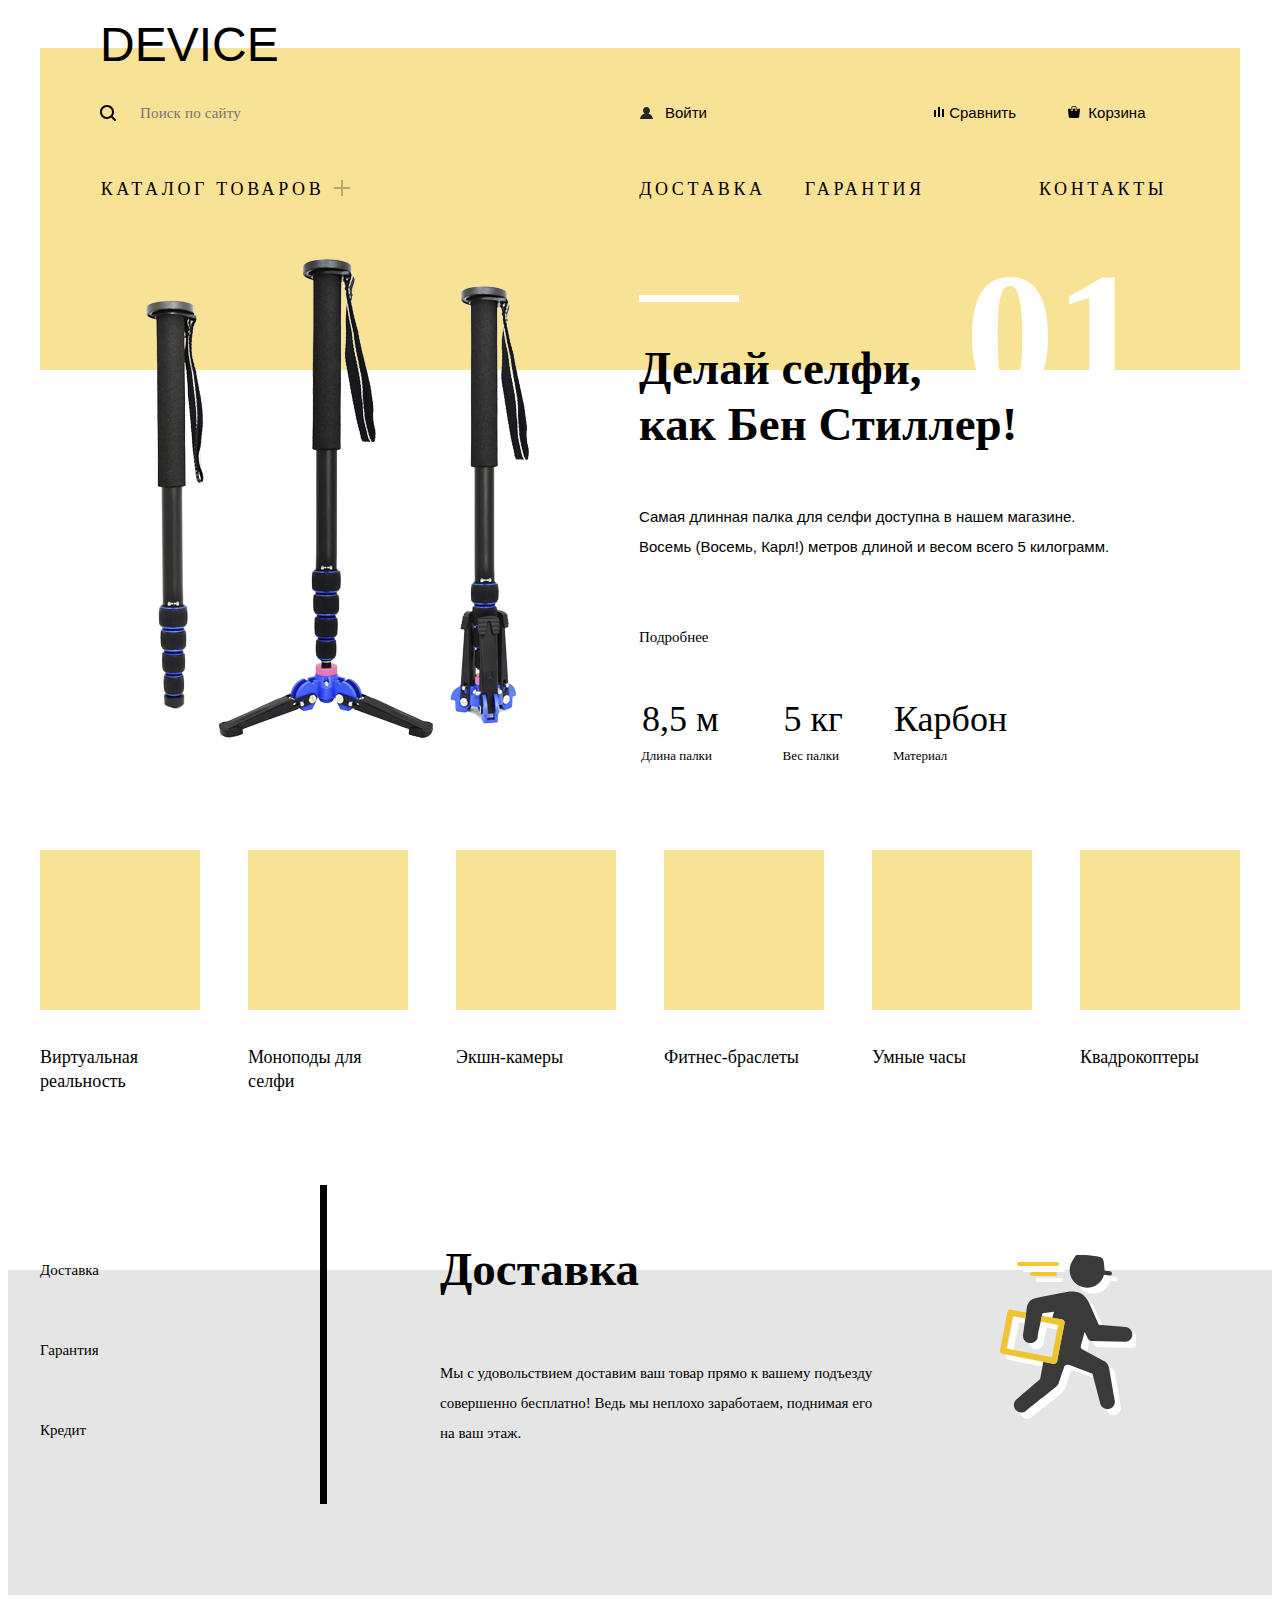
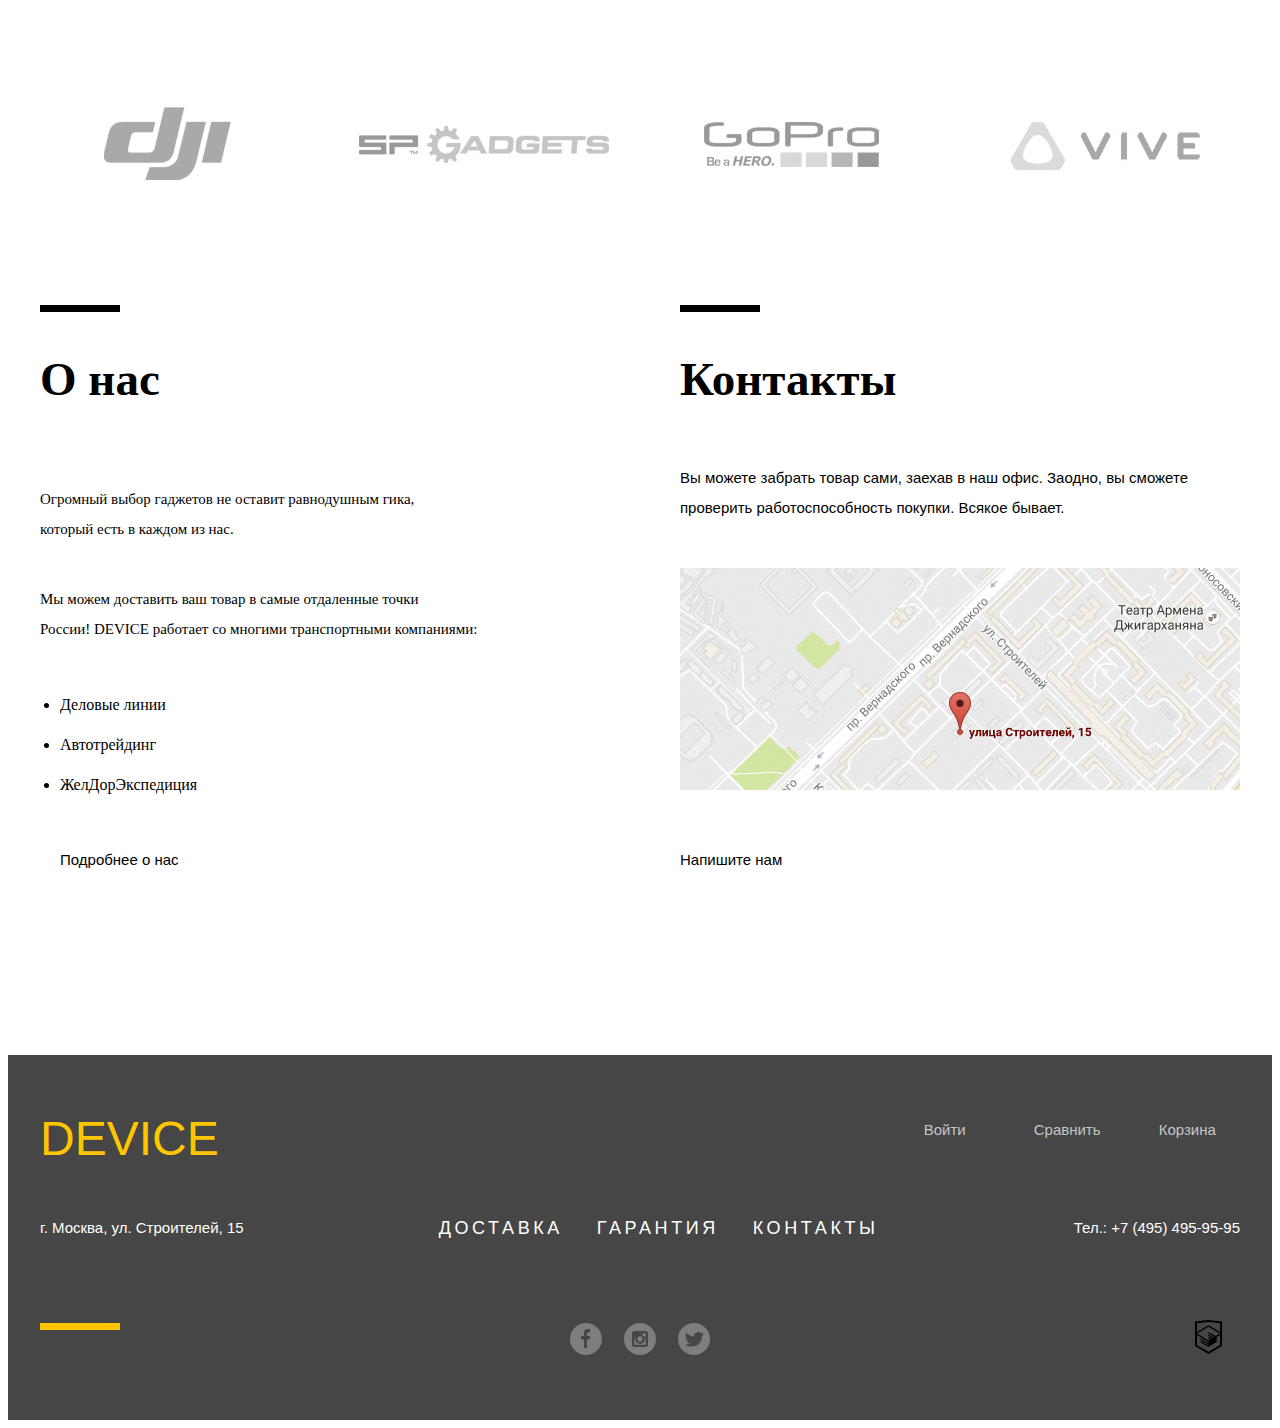
==== index.html @ 0aa72241 "Корректировка оформления." ====
<!DOCTYPE html>
<html lang="ru">
    <head>
        <meta charset="utf-8">
        <title>Магазин "Device"</title>
        <link href="css/stylesheet.css" rel="stylesheet">
        <link href="css/normalize.css" rel="stylesheet">
    </head>
    <body>
        <div class="container-header">
            <header class="main-header">
                <p class="logo-header">Device</p>
                <div class="user_block">
                    <div class="user_block-search">
                        <form>
                            <input type="text" class="search-form" placeholder="Поиск по сайту">
                            <button class="search-button" type="submit">Найти</button>
                        </form>
                    </div>
                    <div class="user_block-wrapper">
                        <a class="login-link" href="login.html">Войти</a>
                        <a class="compare-link" href="#">Сравнить</a>
                        <a class="cart-link" href="#">Корзина</a>
                    </div>
                </div>
                <nav class="main-navigation">
                    <div class="catalog">
                        <button class="menu-catalog">Каталог товаров</button>
                        <div class="catalog-options">
                            <a href="/catalog/virtual-reality.html">Виртуальная реальность</a>
                            <a href="/catalog/monopods.html">Моноподы для селфи</a>
                            <a href="/catalog/action-cameras.html">Экшн-камеры</a>
                            <a href="/catalog/fitness-wristbands.html">Фитнес-браслеты</a>
                            <a href="/catalog/smart-watch.html">Умные часы</a>
                            <a href="/catalog/smart-quadrupter.html">Квадрокоптеры</a>
                        </div>
                    </div>
                    <a class="menu-delivery" href="#delivery">Доставка</a>
                    <a class="menu-warranty" href="#warranty">Гарантия</a>
                    <a class="menu-contacts" href="#contacts">Контакты</a>
                </nav>
            </header>
        </div>
      
      <main class="main-container">
        <div class="middle-container">
        <!--<h1 class="visually-hidden">Магазин "Device"</h1>-->
        <section class="main-container-slider">
            <ul>
                <li>
                    <div class="slider">
                      <div class="slide-image">
                        <img src="img/images/slider-1.png" alt="Палка для селфи" height="486" width="384">
                      </div>
                      <div class="slide-content">
                          <b>01</b>
                          <h2 class="slide-head">Делай селфи,<br>как Бен Стиллер!</h2>
                          <p class="slide-info">Самая длинная палка для селфи доступна в нашем магазине.<br>
                          Восемь (Восемь, Карл!) метров длиной и весом всего 5 килограмм.</p>
                          <a class="slide-more-info button" href="/catalog.html">Подробнее</a>
                          <table class="slide-item-spec">
                              <tr class="slide-item-spec-value">
                                  <td>8,5 м</td>
                                  <td>5 кг</td>
                                  <td>Карбон</td>
                              </tr>
                              <tr class="slide-item-spec-name">
                                  <td>Длина палки</td>
                                  <td>Вес палки</td>
                                  <td>Материал</td>
                              </tr>
                           </table>
                       </div>
                    </div>
                  </li>
                  <!--слайды пока убрал
                  <li>
                  <div class="slide_two">
                      <img src="img/images/slider-2.png" alt="Фитнес-браслет" height="485" width="345">
                      <div class="slide_two">
                          <b class="slide-number">02</b>
                          <h2 class="slide-head">Худеем правильно!</h2>
                          <p class="slide-info">Мотивирующие фитнес-браслеты помогут найти в себе силы не пропускать занятия и соблюдать диету.</p>
                          <table class="slide-item-spec">
                              <tr class="slide-item-spec-value">
                                  <td>48 часов</td>
                              </tr>
                              <tr class="slide-item-spec-name">
                                  <td>Без подзарядки</td>
                              </tr>
                          </table>
                          <a class="button slide-more-info" href="/catalog.html">Подробнее</a>
                       </div>
                    </div>
                  </li>
                  <li>
                   <div class="slide_three">
                      <img src="img/images/slider-3.png" alt="Фитнес-браслет" height="334" width="526">
                      <div class="slide_three">
                          <b class="slide-number">03</b>
                          <h2 class="slide-head">Порхает как бабочка, жалит как пчела!</h2>
                          <p class="slide-info">Этот обычный, на первый взгляд, квадрокоптер оснащен мощным лазером, замаскированным под стандартную камеру.</p>
                          <table>
                              <tr class="slide-item-spec-value">
                                  <td>800 м</td>
                                  <td>50 м</td>
                              </tr>
                              <tr class="slide-item-spec-name">
                                  <td>Дальность полета</td>
                                  <td>Радиус поражения</td>
                              </tr>
                          </table>
                          <a class="button slide-more-info" href="/catalog.html">Подробнее</a>
                       </div>
                    </div>
                  </li>
                -->
              </ul>
          </section>
          <ul class="popular">
              <!--<li>
                  <h2 class="visually-hidden">Каталог товаров</h2>
              </li>-->
              <li>
                  <a href="/catalog/virtual-reality.html">
                        <span class="popular-block virtual-reality"></span>
                        <p>Виртуальная реальность</p>
                  </a>
              </li>
              <li>
                  <a href="/catalog/selfie-monopods.html">
                          <span class="popular-block monopods"></span>
                          <p>Моноподы для селфи</p>
                  </a>
              </li>
              <li>
                  <a href="/catalog/action-cameras.html">
                          <span class="popular-block cameras"></span>
                          <p>Экшн-камеры</p>
                  </a>
              </li>
              <li>
                  <a href="/catalog/action-cameras.html">
                          <span class="popular-block wristbands"></span>
                          <p>Фитнес-браслеты</p>
                  </a>
              </li>
              <li>
                  <a href="/catalog/smart-watch.html">
                          <span class="popular-block smart-watch"></span>
                          <p>Умные часы</p>
                  </a>
              </li>
              <li>
                  <a href="/catalog/quadrupter.html">
                          <span class="popular-block quadrupter"></span>
                          <p>Квадрокоптеры</p>
                  </a>
              </li>
            </ul>
          </div>
            <section class="services">
              <div class="container">
              <!--<h2 class="visually-hidden">Сервисы</h2>-->
                    <div class="services-wrapper">
                        <ul class="services-navigation">
                            <li>
                                <a class="button" href="#">Доставка</a>
                            </li>
                            <li>
                                <a class="button" href="#">Гарантия</a>
                            </li>
                            <li>
                                <a class="button" href="#">Кредит</a>
                            </li>
                        </ul>
                        <div class="services-delivery">
                            <h3 id="delivery">Доставка</h3>
                            <p>Мы с удовольствием доставим ваш товар прямо к вашему подъезду совершенно бесплатно! Ведь мы неплохо заработаем, поднимая его на ваш этаж.</p>
                        </div>
                    </div>
              <!--
              <div class="services-warranty">
                  <h3 id="warranty">Гарантия</h3>
                  <p>Если из-за возгорания купленного у нас товара у вас сгорит дом — не переживайте, мы выдадим вам новый.<br>
                  Товар, не дом, конечно же.</p>
                  <i class="warranty-icon"></i>
              </div>
              <div class="services-credit">
                  <h3 id="credit">Кредит</h3>
                  <p>Залезть в долговую яму стало проще! Кредитные консультанты подберут для вас наиболее выгодные условия кредита. Выгодные для нашего банка, разумеется.</p>
                  <i class="credit-icon"></i>
              </div>
              -->
             </div>
          </section>
          
          <div class="container-bottom">
          <ul class="manufacturer">
              <li>
                  <a href="/catalog#dji.html">
                      <img src="img/images/logo-dji.png" width="260px" height="100px" alt="dji" class="manufacturer-item">
                  </a>
              </li>
              <li>
                   <a href="/catalog#sp-gadgets.html">
                       <img src="img/images/logo-sp_gadgets.png" width="260px" height="100px" alt="sp_gadgets" class="manufacturer-item">
                   </a>
              </li>
              <li>
                   <a href="/catalog#gopro.html" class="main-container-manufacturer-logo">
                       <img src="img/images/logo-go_pro.png" width="260px" height="100px" alt="Go-pro" class="manufacturer-item">
                   </a>
              </li>
              <li>
                   <a href="/catalog#vive.html">
                       <img src="img/images/logo-vive.png" width="260px" height="100px" alt="Vive" class="manufacturer-item">
                   </a>
              </li>
          </ul>
          <section class="main-container-info">
              <div class="info-about_us">
                    <h3>О нас</h3>
                    <p>Огромный выбор гаджетов не оставит равнодушным гика,<br> который есть в каждом из нас.</p>
                    <p>Мы можем доставить ваш товар в самые отдаленные точки<br> России! DEVICE работает со многими транспортными компаниями:</p>
                      <ul class="about-companys">
                          <li>
                              <a href="https://www.dellin.ru/">Деловые линии</a>
                          </li>
                          <li>
                              <a href="http://www.ae5000.ru/">Автотрейдинг</a>
                          </li>
                          <li>
                              <a href="https://www.jde.ru/">ЖелДорЭкспедиция</a>
                          </li>
                      </ul>
                      <a class="button" href="about_us.html">Подробнее о нас</a>
              </div>
              <div class="info-contacts">
                      <h3 id="contacts">Контакты</h3>
                      <p>Вы можете забрать товар сами, заехав в наш офис. Заодно, вы сможете проверить работоспособность покупки. Всякое бывает.</p>
                      <p>
                          <img src="img/images/map.jpg" width="560" height="222" alt="Адрес магазина">
                      </p>
                      <!--<button class="modal-close" type="button">Закрыть</button>-->
                      <a class="button" href="#write_us">Напишите нам</a>
               <!--<div class="write_us">
                  <form class="filter" method="post" action="https://echo.htmlacademy.ru">
                      <p class="write_us-item">
                          <label for="write_us-name-box">Ваше имя:</label>
                          <input id="write_us-name-box" type="text" name="write_us-user-name" placeholder="Имя Фамилия">
                      </p>
                      <p class="write_us-item">
                          <label for="write_us-email-box">Ваш email:</label>
                          <input id="write_us-email-box" type="email" name="write_us-email" placeholder="email@expample.com">
                      </p>
                      <p class="write_us-item">
                          <label for="write_us-letter-box">Текст письма:</label>
                          <textarea id="write_us-letter-box" name="write_us-letter" rows="5" placeholder="В свободной форме"></textarea>
                      </p>
                      <button class="button" type="submit">Отправить</button>
                  </form>
                  <!--<button class="modal-close" type="button">Закрыть</button>
                </div>-->
              </div>
          </section>
          </div>
      </main>
      
      <footer class="main-footer">
          <div class="container-footer">
              <section class="footer-userblock">
                  <p class="logo-footer">Device</p>
                  <a class="footer-login" href="login.html">Войти</a>
                  <a class="footer-match" href="match.html">Сравнить</a>
                  <a class="footer-cart" href="cart.html">Корзина</a>
              </section>
            <section class="footer-navigation">
                <p>г. Москва, ул. Строителей, 15</p>
                <div class="footer-wrapper">
                   <a href="#delivery">Доставка</a>
                   <a href="#warranty">Гарантия</a>
                   <a href="#contacts">Контакты</a>
                </div>
                <p>Тел.: +7 (495) 495-95-95</p>
            </section>
            <section class="footer-links">
                <div class="social">
                    <a class="facebook" href="fb.com">
                        <span class="visually-hidden">Фейсбук</span>
                    </a>
                    <a class="instagram" href="instagram.com">
                        <span class="visually-hidden">Инстаграм</span>
                    </a>
                    <a class="twitter" href="twitter.com">
                        <span class="visually-hidden">Твиттер</span>
                    </a>
                    <a class="html-academy" href="https://htmlacademy.ru/intensive/htmlcss">
                        <span class="visually-hidden">HTML-Академия</span>
                    </a>
                </div>
            </section>
          </div>
      </footer>
  </body>
</html>
---- css/stylesheet.css ----
@font-face {
    font-family: 'open_sanslight';
    src: url('../fonts/opensans-light-webfont.woff2') format('woff2');
    font-weight: normal;
    font-style: normal;
}

@font-face {
    font-family: 'gilroyextrabold';
    src: url('../fonts/gilroyextrabold-webfont.woff2') format('woff2');
    font-weight: normal;
    font-style: normal;

}

@font-face {
    font-family: 'gilroylight';
    src: url('../fonts/gilroylight-webfont.woff2') format('woff2');
    font-weight: normal;
    font-style: normal;

}

@font-face {
    font-family: 'open_sansregular';
    src: url('../fonts/opensans-regular-webfont.woff2') format('woff2');
    font-weight: normal;
    font-style: normal;

}

body {
    font-family: "open_sanslight", Arial, sans-serif;
    font-size: 15px;
    line-height: 30px;
    font-weight: 400;
    color: #000000;

    background-color: #ffffff;
    
}

.container {
    width: 1200px;
    margin: 0 auto;
}

.container-header {
    width: 1200px;
    margin: 0 auto;
    padding-top: 40px;
    padding-right: 20px;
    padding-left: 20px;
}

.middle-container {
    width: 1200px;
    margin: 0 auto;
    padding-right: 20px;
    padding-left: 20px;
    padding-top: 480px;
    padding-bottom: 180px;
    
    position: relative;
}

.container-bottom {
    width: 1200px;
    margin: 0 auto;
    padding-right: 20px;
    padding-left: 20px;
    padding-bottom: 90px;
}

.container-footer {
    width: 1200px;
    margin: 0 auto;
    padding-top: 60px;
    padding-right: 20px;
    padding-left: 20px;
    padding-bottom: 65px;
}

img {
    max-width: 100%;
}

.visually-hidden:not(:focus):not(:active),
input[type="checkbox"].visually-hidden,
input[type="radio"].visually-hidden {
  position: absolute;

  width: 1px;
  height: 1px;
  margin: -1px;
  border: 0;
  padding: 0;

  white-space: nowrap;

  clip-path: inset(100%);
  clip: rect(0 0 0 0);
  overflow: hidden;
}

.main-header {
    background-color: rgba(240,197, 46, 0.5);
       
    display: flex;
    flex-direction: column;
    justify-content: space-between;
    
    position: relative;
    
    padding-left: 60px;
    padding-right: 60px;
    padding-top: 50px;
    padding-bottom: 165px;
}

a {
    text-decoration: none;
    font-style: normal;
    color: #000000;        
}

.button {
      
}

.logo-header {
    font-family: "gilroyextrabold", sans-serif;
    font-size: 48px;
    line-height: 48px;
    text-transform: uppercase;
        
    position: absolute;
    
    top: -75px;
}
.user_block {
    display: flex;
    
    margin-bottom: 45px;
}

.user_block-search {
    width: 440px;
    
    margin: 0;
    padding: 0;
    margin-right: 100px;
    
    position: relative;
}

.search-form {
    font-family: "open_sanslight";
    font-size: 15px;
    line-height: 30px;
    letter-spacing: 0.01em;
    color: rgba(0, 0, 0, 0.3);
    
    
    width: 355px;
    
    margin: 0;
    padding: 0;
    padding-left: 40px;
    padding-right: 80px;
        
    border: none; 
    border-bottom: 2px solid;
    border-bottom-color: transparent;
    
    
    background-color: transparent;
    
    position: relative;
    
    outline: 0;
}

.search-button {
    position: absolute;
    top: -2px;
    left: 395px;
    
    background-color: transparent;
    border: none;
    border: 2px solid;
    border-color: transparent;
    color: transparent;
    
    width: 80px;
    
    box-sizing: border-box;
    
    margin: 0;
    padding: 0;
    padding-left: 10px;
    padding-right: 10px;
    
    font-family: "open_sanslight";
    font-size: 15px;
    line-height: 30px;
    letter-spacing: 0.01em;
}

.search-form:focus {
    border-bottom: 2px solid;
    border-bottom-color: rgb(0, 0, 0);
}

.search-form:focus + .search-button{
    background-color: transparent;
    border: none;
    border: 2px solid;
    border-color: rgb(0, 0, 0);
    color: rgb(0, 0, 0);
    
    width: 80px;
    
    box-sizing: border-box;
    
    padding-left: 10px;
    padding-right: 10px;
}

.search-form:focus + .search-button:hover{
    background-color: rgb(0, 0, 0);
    color: rgb(255, 255, 255);
}

/*------НЕ РАБОТАЕТ-------*/
.search-form:focus + .search-button:active{
    background-color: rgb(0, 0, 0);
    color: rgba(255, 255, 255, 0.3);
}

.login-link {
    display: inline-block;
    
    position: relative;
    
    width: 80px;
    
    margin: 0;
    margin-right: 200px;
    padding: 0;
    padding-left: 25px;
    
    box-sizing: border-box;
}

.login-link::before {
    content: "";
    
    position: absolute;
    top: 9px;
    left: 0px;        
        
    width: 13px;
    height: 12px;
  
    background-image: url("../img/icons/user-icon.svg");
    background-repeat: no-repeat;
    background-position: 0 0;
}

.compare-link {
    display: inline-block;
    
    position: relative;
    
    width: 100px;
    
    margin: 0;
    margin-right: 35px;
    padding: 0;
    padding-left: 25px;
    
    box-sizing: border-box;
}

.compare-link::before{
    content: "";
    
    position: absolute;
    top: 9px;
    left: 10px;        
        
    width: 10px;
    height: 10px;
  
    background-image: url("../img/icons/compare-icon.svg");
    background-repeat: no-repeat;
    background-position: 0 0;
}

.cart-link {
    display: inline-block;
    
    position: relative;
    
    width: 85px;
    
    margin: 0;
    padding: 0;
    padding-left: 25px;
}

.cart-link::before {
    content: "";
    
    position: absolute;
    top: 8px;
    left: 5px;        
        
    width: 12px;
    height: 12px;
  
    background-image: url("../img/icons/cart-icon.svg");
    background-repeat: no-repeat;
    background-position: 0 0;
}

.user_block-search::before {
    content: "";
  
    position: absolute;
    
    top: 7px;
    
    width: 16px;
    height: 16px;
  
    background-image: url("../img/icons/search-icon.svg");
    background-repeat: no-repeat;
    background-position: 0 0;
}


.user_block-log_in:hover,
.user_block-compare:hover,
.user_block-cart:hover,
.main-navigation-menu-catalog:hover,
.menu-delivery:hover,
.menu-warranty:hover,
.menu-contacts:hover {
    opacity: 0.6;
}

.user_block-log_in:active,
.user_block-compare:active,
.user_block-cart:active,
.menu-delivery:active,
.menu-warranty:active,
.menu-contacts:active {
    opacity: 0.3;
}

.user_block-log_in:hover::before,
.user_block-compare:hover::before,
.user_block-cart:hover::before {
    opacity: 0.6;
}

.user_block-log_in:active::before, 
.user_block-compare:active::before,
.user_block-cart:active::before {
    opacity: 0.3;
}

.main-navigation-menu {        
    display: flex;
    flex-direction: row;
    justify-content: space-between;
    
    position: relative;
    
    padding: 0;
    margin: 0;
    margin-bottom: 165px;
}

.catalog {
    position: relative;
    
    display: inline-block;
}

.catalog-options {
    display: none;
    
    height: 165px;
    width: 1060px;
    
    z-index: 1;
    
    position: absolute;
    
    padding: 0;
    margin: 0;
    
    font-family: "open_sanslight";
    font-size: 15px;
    line-height: 36px;
    letter-spacing: 0.01em;
    
    background-color: rgb(247, 226, 150);
}

.catalog:hover .catalog-options {
    padding-top: 15px;
    padding-bottom: 25px;
    
    box-sizing: border-box;
    
    display: flex;
    flex-direction: column;
    flex-wrap: wrap;
    justify-content: flex-start;
    align-items: flex-start;
}

.menu-catalog {
    width: 255px;
    
    margin: 0;
    margin-right: 280px;
    padding: 0;
    padding-right: 30px;
    
    position: relative;
    
    border: none;
    
    background-color: inherit;
    
    font-family: "gilroyextrabold";
    font-size: 18px;
    line-height: 24px;
    letter-spacing: 0.2em;
    text-transform: uppercase;
}

.menu-catalog::after {
    content: "";
    
    position: absolute;
    right: 5px;
    top: 3px;
    
    width: 16px;
    height: 16px;
  
    background-image: url("../img/icons/catalog-plus-icon.svg");
    background-repeat: no-repeat;
    background-position: 0 0;
    opacity: 0.3;
}

.menu-delivery,
.menu-warranty,
.menu-contacts {
    display: inline-block;
    
    margin: 0;
    padding: 0;
    
    font-family: "gilroyextrabold";
    font-size: 18px;
    line-height: 24px;
    letter-spacing: 0.2em;
    text-transform: uppercase;
}

.menu-delivery {
    margin-right: 35px;
}

.menu-warranty {
    margin-right: 110px;
}


.menu-catalog a:hover{
    color: rgba(0, 0, 0, 0.6);    
}

.menu-catalog a:active{
    color: rgba(0, 0, 0, 0.3);    
}

.main-navigation-menu,
.main-navigation-cataloglist,
.user_block,
.popular,
.main-container-slider ul,
.manufacturer,
.main-footer ul,
.services-navigation,
.main-container-sorting-criterion ul,
.arrows ul,
.main-container-items-list,
.pagination,
.main-container-bluetooth ul {
    list-style: none;
}


.logo-header:hover {
    color: rgba(0, 0, 0, 0.6);
}

.logo-header:active,
.user_block:active,
.main-navigation a:active{
    color: rgba(0, 0, 0, 0.3);
}

/*--------------СТИЛИ ДЛЯ MAIN------------*/

.main-container-slider {
    margin: 0;
    padding: 0;
    
    position: absolute;
    top: -130px;
    left: 85px;
     
}

.main-container-slider b{
    font-family: "gilroyextrabold";
    font-size: 179px;
    line-height: 179px;
    color: rgb(0, 0, 0)
}

.slide-image {
    margin-right: 110px;
}

.slider {
    margin: 0;
    padding: 0;
        
    display: flex;
}

.slide-content {
    margin: 0;
    padding: 0;
    padding-top: 85px;
        
    display: flex;
    flex-direction: column;
    
    position: relative;
}

.slide-content b{
    position: absolute;
    
    color: #ffffff;
    
    padding: 0;
    margin: 0;
    
    right: -35px;
    top: -10px;
}

.slide-content::before {
    content: "";
    
    position: absolute;
    
    top: 40px;
    
    width: 100px;
    height: 7px;
        
    background-color: rgb(255, 255, 255);
}

.slide-head {
    margin: 0;
    padding: 0;
    margin-bottom: 35px;
    
    font-family: "gilroyextrabold";
    font-size: 47px;
    line-height: 56px;
}

.slide-info {
    margin-bottom: 60px;
}

.slide-more-info {
    padding: 0;
    margin: 0;
    margin-bottom: 40px;
    
    font-family: "open_sanslight";
    font-size: 15px;
    line-height: 30px;
}

.slide-item-spec {    
    width: 460px;
}


.slide-item-spec-name td{    
    font-family: "open_sanslight";
    font-size: 13px;
    line-height: 20px;
    
    padding: 0;
    margin: 0;
}

.main-container-slider .slide-item-spec-value{
    font-family: "gilroylight";
    font-size: 36px;
    line-height: 48px;
    
    padding: 0;
    margin: 0;
}

.main-container-slider .slide-item-spec-name{
    font-family: "open_sanslight";
    font-size: 20px;
    line-height: 10px;
    
    padding: 0;
    margin: 0;
}

/*--------СЛАЙД ПОПУЛЯРНЫЕ ТОВАРЫ----------*/

.popular {
    height: 240px;
    
    margin: 0;
    padding: 0;
    
    display: flex;
    justify-content: space-between;
}

.popular-block {
    margin-bottom: 35px;
    
    display: block;
    
    width: 160px;
    height: 160px;
    
    background-color: rgba(240, 197, 46, 0.5);
}

.popular li {
    width: 160px;
    height: 240px;
}

.popular p{
    font-family: "gilroyextrabold";
    font-size: 18px;
    line-height: 24px;
    
    margin: 0;
    padding: 0;
}

.virtual-reality,
.monopods,
.cameras,
.wristbands,
.smart-watch,
.quadrupter {
    position: relative;
}

.virtual-reality::after{
    content: "";
    
    position: absolute;
    top: 50px;
    left: 30px;        
        
    width: 97px;
    height: 55px;
  
    background-image: url("../img/icons/vr-icon.svg");
    background-repeat: no-repeat;
    background-position: 0 0;
    
}

.monopods::after{
    content: "";
    
    position: absolute;
    top: 40px;
    left: 40px;        
        
    width: 86px;
    height: 117px;
  
    background-image: url("../img/icons/monopods-icon.svg");
    background-repeat: no-repeat;
    background-position: 0 0;
}

.cameras::after{
    content: "";
    
    position: absolute;
    top: 37px;
    left: 50px;        
        
    width: 71px;
    height: 87px;
  
    background-image: url("../img/icons/cameras-icon.svg");
    background-repeat: no-repeat;
    background-position: 0 0;
}

.wristbands::after{
    content: "";
    
    position: absolute;
    top: 50px;
    left: 28px;        
        
    width: 107px;
    height: 65px;
  
    background-image: url("../img/icons/wrisbands-icon.svg");
    background-repeat: no-repeat;
    background-position: 0 0;
}

.smart-watch::after{
    content: "";
    
    position: absolute;
    top: 32px;
    left: 55px;        
        
    width: 56px;
    height: 98px;
  
    background-image: url("../img/icons/smart-watch-icon.svg");
    background-repeat: no-repeat;
    background-position: 0 0;
}

.quadrupter::after{
    content: "";
    
    position: absolute;
    top: 48px;
    left: 18px;        
        
    width: 132px;
    height: 69px;
  
    background-image: url("../img/icons/quadrupter-icon.svg");
    background-repeat: no-repeat;
    background-position: 0 0;
}

.virtual-reality:hover,
.monopods:hover,
.cameras:hover,
.wristbands:hover,
.smart-watch:hover,
.quadrupter:hover{
    background-color: rgba(240, 197, 46, 1);
}

/* Оставлю на потом
.virtual-reality span:active,
.monopods span:active,
.cameras span:active,
.wristbands span:active,
.smart-watch span:active,
.quadrupter span:active{
    background-color: rgba(240, 197, 46, 1);
}
*/

/*-------------СТИЛЬ ДЛЯ СЕРВИСЫ-----------*/

.services {
    font-family: "open_sanslight";
    font-size: 15px;
    line-height: 30px;
    background-color: rgb(229, 229, 229);
    
    margin-bottom: 100px;
    
    position: relative;
}


.services h3, 
.main-container-info h3{
    font-family: "gilroyextrabold";
    font-size: 47px;
    line-height: 48px;
    
    margin: 0;
    padding: 0;
}

.services h3 {
    position: relative;
    top: -25px;
    
    margin-bottom: 40px;
}

.services p{
    margin: 0;
    padding: 0;
}

.services-navigation{
    display: flex;
    flex-direction: column;
    justify-content: space-between;
    
    position: relative;
    top: -15px;
    
    width: 280px;
    height: 190px;
    
    padding: 0;
    margin: 0;
    margin-bottom: 135px;
    margin-right: 120px;
}

.services-delivery {
    width: 440px;
    height: 175px;
    
    position: relative;
    
    margin: 0;
    padding: 0;
}

.services-navigation::after {
    content: "";
    
    position: absolute;
    left: 280px;
    top: -70px;
        
    width: 7px;
    height: 319px;
    
    background-color: rgb(0, 0, 0);
}

.services-delivery::after {
    content: "";
    
    position: absolute;
    top: -15px;
    left: 560px;        
        
    width: 136px;
    height: 164px;
  
    background-image: url("../img/icons/delivery-icon.svg");
    background-repeat: no-repeat;
    background-position: 0 0;
}

.services-wrapper {
    display: flex;
}

/*-------------БЛОК ПРОИЗВОДИТЕЛЕЙ-------------*/

.manufacturer {
    display: flex;
    justify-content: space-between;
    
    padding: 0;
    margin: 0;
    margin-bottom: 100px;
}

.manufacturer-item{
    opacity: 0.4;
    -webkit-filter: grayscale(100%);
    -moz-filter: grayscale(100%);
    -o-filter: grayscale(100%);
    -ms-filter: grayscale(100%);
    filter: grayscale(100%); 
}

.manufacturer-item:hover{
    opacity: 1;
    filter:none;
    
}

/*-------------БЛОК О НАС-------------*/

.main-container-info {
    display: flex;
    justify-content: space-between;
    
    position: relative;
    
    margin: 0;
    margin-bottom: 90px;
    padding: 0;
    padding-top: 50px;
}


.info-about_us {
    width: 480px;
    
    margin-right: 100px;
    
    display: flex;
    flex-direction: column;
    justify-content: space-between;
}

.info-about_us::before {
    content: "";
    
    position: absolute;
    
    top: 0px;
        
    width: 80px;
    height: 7px;
    
    background-color: rgb(0, 0, 0);
}

.info-contacts {
    width: 560px;
}

.info-about_us h3{
    padding: 0;
    margin: 0;
    margin-bottom: 40px;
}

.info-about_us p{
    font-family: "open_sanslight";
    font-size: 15px;
    line-height: 30px;
    
    padding: 0;
    margin: 0;
}

.info-contacts {
    display: flex;
    flex-direction: column;
    
    position: relative;
}

.info-contacts h3{
    margin: 0;
    margin-bottom: 60px;
    padding: 0;
}

.info-contacts::before {
    content: "";
    
    position: absolute;
    
    top: -50px;
        
    width: 80px;
    height: 7px;
    
    background-color: rgb(0, 0, 0);
}

.info-contacts p{
    margin: 0;
    margin-bottom: 45px;
    padding: 0;
}


.write_us p{
    font-family: "gilroyextrabold";
    font-size: 18px;
    line-height: 24px;
    
    padding: 0;
    margin: 0;
}

.about-companys {
    font-family: "gilroyextrabold";
    font-size: 16px;
    line-height: 40px;
    
    padding: 0;
    margin: 0;
    margin-left: 20px;
    margin-top: 0px;
}

.info-about_us .button {
    margin: 0;
    padding: 0;
    margin-left: 20px;

}

.write_us-item input::placeholder {
    font-family: "open_sansregular";
    font-size: 14px;
    line-height: 18px;
}

.write_us-item textarea::placeholder {
    font-family: "open_sansregular";
    font-size: 14px;
    line-height: 18px;
}

/*-----------СТИЛЬ ДЛЯ ФУТЕРА----------------*/

.main-footer {
    background-color: rgb(70, 70, 70);
    color: rgb(255, 255, 255);
    
    display: flex;
    flex-direction: column;
    justify-content: space-between;
}

.logo-footer {
    font-family: "gilroyextrabold", sans-serif;
    font-size: 48px;
    line-height: 48px;
    text-transform: uppercase;
    color: rgb(255, 198, 0);
    
    margin: 0;
    margin-right: 680px;
    padding: 0;
}

.footer-userblock {
    display: flex;
    
    position: relative;

    margin-bottom: 35px;
}

.footer-links::before {
    content: "";
    
    position: absolute;
    
    width: 80px;
    height: 7px;
    
    background-color: rgb(255, 198, 0);
}

.footer-login {
    display: inline-block;
    position: relative;
    
    margin: 0;
    padding: 0;
    padding-left: 25px;
    margin-right: 40px;
    box-sizing: border-box;
        
    width: 70px;
}

.footer-match {
    display: inline-block;
    position: relative;
    
    margin: 0;
    margin-right: 40px;
    padding: 0;
    padding-left: 25px;
    
    box-sizing: border-box;
    
    width: 90px;
}

.footer-cart {
    display: inline-block;
    position: relative;
    
    margin: 0;
    padding: 0;
    padding-left: 20px;
    
    box-sizing: border-box;
    
    width: 85px;
}

.footer-login::after {
    content: "";
    
    position: absolute;
    top: 10px;
    left: 0px;        
        
    width: 13px;
    height: 12px;
  
    background-image: url("../img/icons/user-icon-footer.svg");
    background-repeat: no-repeat;
    background-position: 0 0;
}

.footer-match::after {
    content: "";
    
    position: absolute;
    top: 10px;
    left: 0px;        
        
    width: 13px;
    height: 12px;
  
    background-image: url("../img/icons/compare-icon-footer.svg");
    background-repeat: no-repeat;
    background-position: 0 0;
}

.footer-cart::after {
    content: "";
    
    position: absolute;
    top: 10px;
    left: 0px;        
        
    width: 13px;
    height: 12px;
  
    background-image: url("../img/icons/cart-icon-footer.svg");
    background-repeat: no-repeat;
    background-position: 0 0;
}

.main-footer a{
    color: rgb(255, 255, 255);
}


.logo-footer:hover {
    opacity: 0.6;
}

.logo-footer:active {
    opacity: 0.3;
}

.footer-navigation {
    display: flex;
    align-items: center;
    
    margin-bottom: 65px;
    padding: 0;
}

.footer-wrapper {
    display: flex;
    justify-content: space-between;
    
    margin: 0 auto;
    padding: 0;
    
    width: 440px;
}

.footer-navigation a{
    font-family: "gilroyextrabold", sans-serif;
    font-size: 18px;
    line-height: 25px;
    letter-spacing: 0.2em;
    text-transform: uppercase;
}

.social {
    width: 140px;
    margin: 0 auto;
    
    display: flex;
    justify-content: space-between;
    
    position: relative;
}

.facebook,
.instagram,
.twitter {
    display: inline-block;
    position: relative;
    
    width: 32px;
    height: 32px;
    
    opacity: 0.3;
}

.facebook::before {
    content: "";
    
    position: absolute;       
        
    width: 32px;
    height: 32px;
  
    background-image: url("../img/icons/facebook-icon.svg");
    background-repeat: no-repeat;
    background-position: 0 0;
}

.instagram::before {
    content: "";
    
    position: absolute;      
        
    width: 32px;
    height: 32px;
  
    background-image: url("../img/icons/instagram-icon.svg");
    background-repeat: no-repeat;
    background-position: 0 0;
}

.twitter::before {
    content: "";
    
    position: absolute;      
        
    width: 32px;
    height: 32px;
  
    background-image: url("../img/icons/twitter-icon.svg");
    background-repeat: no-repeat;
    background-position: 0 0;
}

.html-academy {
    position: absolute;
    
    left: 625px;
    bottom: 0;
        
    width: 27px;
    height: 35px;    
}

.facebook:hover::before,
.instagram:hover::before,
.twitter:hover::before {
    opacity: 1;
}

.html-academy::after {
    content: "";
    
    position: absolute;  
            
    width: 27px;
    height: 35px;
  
    background-image: url("../img/icons/logo-html-icon.svg");
    background-repeat: no-repeat;
    background-position: 0 0;
}


.footer-navigation a:hover{
    color: rgba(255, 255, 255, 0.7);
}

.footer-navigation a:active{
    color: rgba(255, 255, 255, 0.3);
}

.footer-userblock a{
    color: rgba(255, 255, 255, 0.7);
}

.footer-userblock a:hover {
    color: rgba(255, 255, 255, 1.0);
}

.footer-userblock a:active {
    color: rgba(255, 255, 255, 0.3);
}

/*-----------СТИЛЬ ДЛЯ КАТАЛОГА----------------*/

.main-content {
    padding-left: 20px;
    padding-right: 20px;
}

.breadcrumbs {
    margin: 0;
    margin-left: 60px;
    margin-bottom: 50px;
    padding: 0;
}

.breadcrumbs-wrapper {    
    display: flex;
    justify-content: space-between;
    width: 385px;
    
    position: relative;
}

.breadcrumbs-wrapper::before {    
    content: "";
    
    position: absolute;
    top: 9px;
    left: 70px;
        
    width: 4px;
    height: 7px;
  
    background-image: url("../img/icons/nav-arrow-icon.svg");
    background-repeat: no-repeat;
    background-position: 0 0;
}

.breadcrumbs-wrapper::after {    
    content: "";
    
    position: absolute;
    top: 9px;
    left: 220px;
        
    width: 4px;
    height: 7px;
  
    background-image: url("../img/icons/nav-arrow-icon.svg");
    background-repeat: no-repeat;
    background-position: 0 0;
}

.breadcrumbs h1{
    font-family: "gilroyextrabold", sans-serif;
    font-size: 47px;
    line-height: 48px;
    
    margin: 0;
    margin-bottom: 40px;
    padding: 0;
}

.breadcrumbs a{
    font-family: "open_sanslight", sans-serif;
    font-size: 14px;
    line-height: 24px;
    
    margin: 0;
    padding: 0;
    
    color: rgba(0, 0, 0, 0.3);
}

.main-container-sorting {    
    background-color: rgba(0, 0, 0, 0.08);
    
    margin: 0;
    margin-left: 60px;
    padding: 0;
    display: flex;
}

.main-container-filter {
    background-color: rgba(0, 0, 0, 0.08);
    background-blend-mode: normal;
           
    font-family: "gilroyextrabold", sans-serif;
    text-transform: uppercase;
    font-size: 16px;
    line-height: 24px;
    letter-spacing: 0.2em;
    
    margin: 0;
    padding: 0;
    padding-bottom: 30px;
    padding-top: 30px;
    padding-right: 185px;
       
}

.main-container-sort {
    margin: 0;
    padding: 0;
    margin-left: 70px;
    padding-top: 30px;
    padding-bottom: 30px;
    margin-right: 50px;
    
    font-family: "gilroyextrabold", sans-serif;
    text-transform: uppercase;
    font-size: 16px;
    line-height: 24px;
    letter-spacing: 0.2em;
    
}

.main-container-sorting-criterion ul{
    display: flex;
    justify-content: space-between;
    
    box-sizing: border-box;
    
    width: 290px;
    
    padding: 0;
    padding-top: 30px;
    padding-bottom: 30px;
    margin: 0;
    margin-right: 230px;
        
    font-family: "open_sansregular", sans-serif;
    font-size: 14px;
    line-height: 18px;
}

.main-container-sorting-criterion a{
    color: rgba(0, 0, 0, 0.3);
}

.arrows {
    width: 40px;
    
    margin: 0;
    margin-top: 34px;
    margin-bottom: 30px;
    padding: 0;
        
    display: flex;
    justify-content: space-between;
    
    position: relative;
}

.up::before {
    content: "";
    
    position: absolute;
    right: 30px;
        
    width: 11px;
    height: 10px;
  
    background-image: url("../img/icons/icon-up-dir-icon.svg");
    background-repeat: no-repeat;
    background-position: 0 0;
}

.down::before {
    content: "";
    
    position: absolute;
    right: 1px;
        
    width: 11px;
    height: 10px;
  
    background-image: url("../img/icons/icon-down-dir-icon.svg");
    background-repeat: no-repeat;
    background-position: 0 0;
}

.main-container-wrapper {
    display: flex;
    
    background-color: rgb(255, 255, 255);
}


.main-container-wrapper legend{
    font-family: "gilroyextrabold", sans-serif;
    font-size: 18px;
    line-height: 24px;
    letter-spacing: 0.01em;
    
    margin: 0;
    padding: 0;
}

.main-container-wrapper label{
    font-family: "open_sansregular", sans-serif;
    font-size: 14px;
    line-height: 40px;
    letter-spacing: 0.01em;
    
    margin: 0;
    padding: 0;
}

.main-container-search {
    display: flex;
    
    padding-left: 60px;
    padding-top: 70px;
    padding-right: 165px;
    margin-right: 20px;
    
    background-color: rgba(0, 0, 0, 0.08);
}

.search-price {
    height: 140px;
    
    margin: 0;    
    padding: 0;
    
    position: relative;
}

.search-price::before{
    content: "";
    
    position: absolute;
    top: -10px;
        
    width: 201px;
    height: 2px;
    
    background-color: rgb(0, 0, 0)
}

.search-price b {
    font-family: "gilroyextrabold", sans-serif;
    font-size: 18px;
    line-height: 24px;
    letter-spacing: 0.01em;
    
    padding: 0;
    margin: 0;
}


.main-container-color {
    margin: 0;
    margin-bottom: 45px;
    padding: 0;
    
    border: none;
    
    position: relative;
}

.main-container-color::before {
    content: "";
    
    position: absolute;
    top: -10px;
        
    width: 201px;
    height: 2px;
    
    background-color: rgb(0, 0, 0)
}

.main-container-color ul {
    list-style: none;
    margin: 0;
    padding: 0;
}

.main-container-color label{
    margin-left: 40px;
    
    font-family: "open_sanslight", sans-serif;
    font-size: 14px;
    line-height: 40px;
    letter-spacing: 0.01em;
}

.main-container-bluetooth {
    border: none;
    
    padding: 0;
    margin: 0;
    
    position: relative;
}

.main-container-bluetooth::before {
    content: "";
    
    position: absolute;
    top: -10px;
        
    width: 201px;
    height: 2px;
    
    background-color: rgb(0, 0, 0)
}

.main-container-bluetooth label {    
    font-family: "open_sanslight", sans-serif;
    font-size: 14px;
    line-height: 40px;
    letter-spacing: 0.01em;
}
.main-container-items-list {
    display: flex;
    flex-wrap: wrap;
    
    background-color: rgb(255, 255, 255);
}

.items-list {
    width: 360px;
    height: 460px;
    
    margin-left: 10px;
    margin-right: 10px;
    margin-bottom: 50px;
    margin-top: 10px;
    
    display: flex;
    flex-wrap: wrap;
}

.items-list h3 {    
    font-family: "gilroyextrabold", sans-serif;
    font-size: 18px;
    line-height: 24px;
    letter-spacing: 0.01em;
    
    margin: 0;
    padding: 0;
}

.items-list b {    
    font-family: "gilroylight", sans-serif;
    font-size: 16px;
    line-height: 24px;
    letter-spacing: 0.01em;
    color: rgb(70, 70, 70);
    
    padding: 0;
    margin: 0;
}

.items-list a {
    flex-wrap: wrap;
    
    margin: 0;
    padding: 0;
}

.pagination {    
    display: flex;
    justify-content: space-around;
    
    margin: 0;
    margin-left: 50px;
    margin-bottom: 80px;
    padding: 0;
    padding-left: 30px;
    padding-right: 30px;
    padding-top: 30px;
    padding-bottom: 30px;
    
    background-color: rgba(0, 0, 0, 0.08);
}

.pagination a{
    font-family: "gilroyextrabold", sans-serif;
    font-size: 16px;
    line-height: 24px;
    letter-spacing: 0.2em;
    color: rgb(70, 70, 70);
}
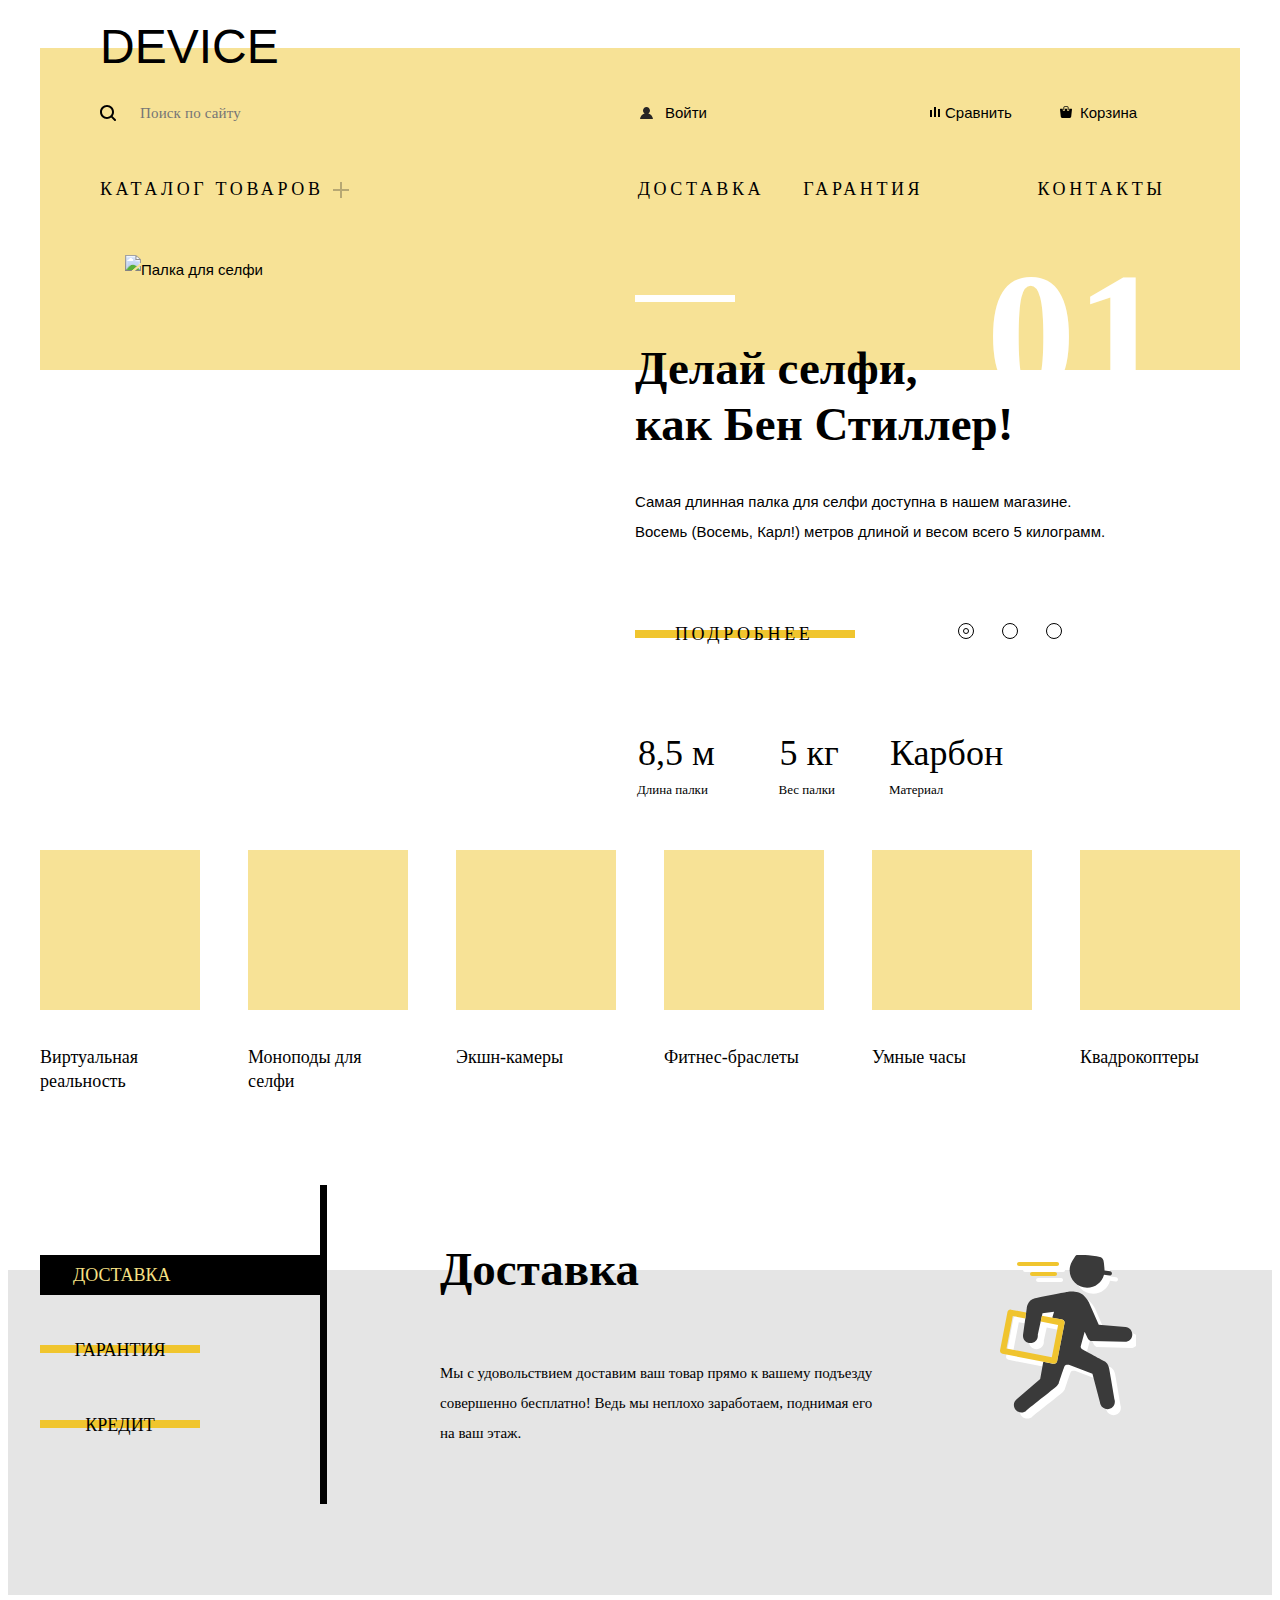
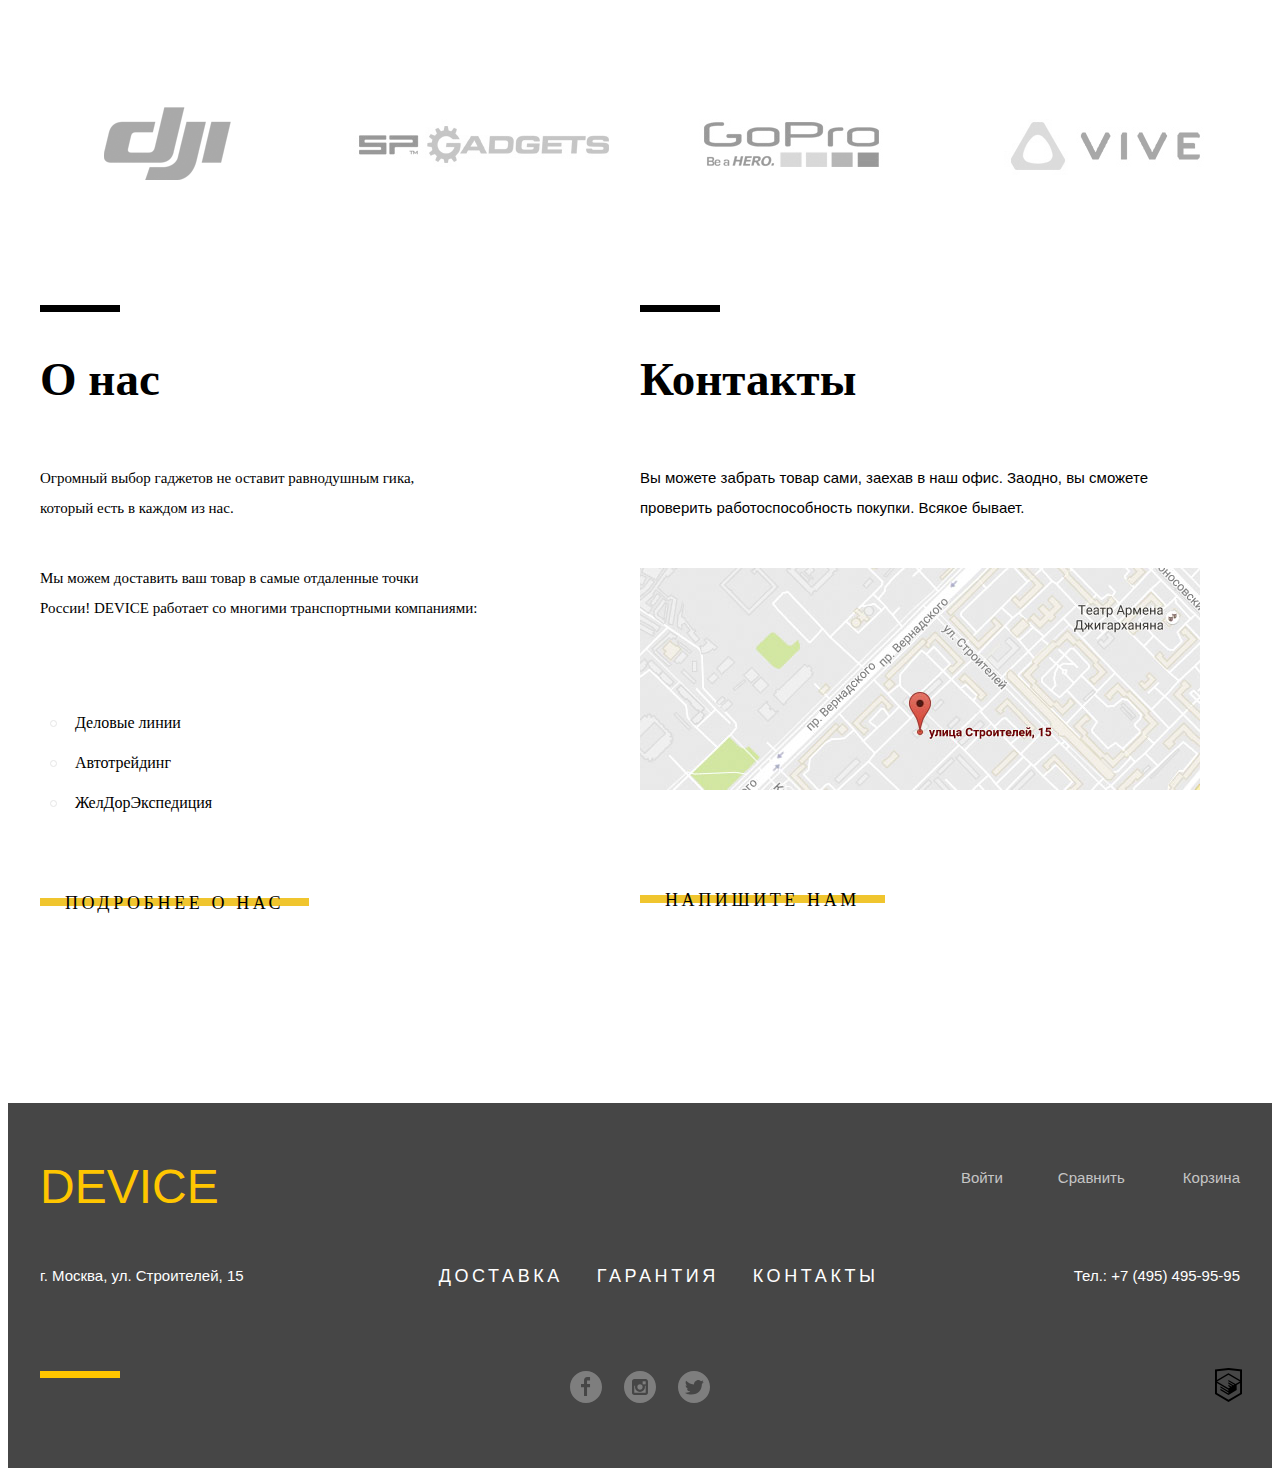
==== commit 004dbac7: "Еще одна небольшая корректировка" ====
--- a/index.html
+++ b/index.html
@@ -1,306 +1,308 @@
 <!DOCTYPE html>
 <html lang="ru">
-    <head>
-        <meta charset="utf-8">
-        <title>Магазин "Device"</title>
-        <link href="css/stylesheet.css" rel="stylesheet">
-        <link href="css/normalize.css" rel="stylesheet">
-    </head>
-    <body>
-        <div class="container-header">
-            <header class="main-header">
-                <p class="logo-header">Device</p>
-                <div class="user_block">
-                    <div class="user_block-search">
-                        <form>
-                            <input type="text" class="search-form" placeholder="Поиск по сайту">
-                            <button class="search-button" type="submit">Найти</button>
-                        </form>
+
+<head>
+    <meta charset="utf-8">
+    <title>Магазин "Device"</title>
+    <link href="css/stylesheet-mini.css" rel="stylesheet">
+    <link href="css/normalize.css" rel="stylesheet">
+</head>
+
+<body>
+    <div class="container-header">
+        <header class="main-header">
+            <p class="logo-header">Device</p>
+            <div class="user_block">
+                <div class="user_block-search">
+                    <form>
+                        <input type="text" class="search-form" placeholder="Поиск по сайту">
+                        <button class="search-button" type="submit">Найти</button>
+                    </form>
+                </div>
+                <div class="user_block-wrapper">
+                    <div class="user-interaction">
+                        <a class="login-link" href="login.html">Войти</a>
                     </div>
-                    <div class="user_block-wrapper">
-                        <a class="login-link" href="login.html">Войти</a>
-                        <a class="compare-link" href="#">Сравнить</a>
-                        <a class="cart-link" href="#">Корзина</a>
+                    <a class="compare-link" href="#">Сравнить</a>
+                    <a class="cart-link" href="#">Корзина</a>
+                </div>
+            </div>
+            <nav class="main-navigation">
+                <div class="catalog">
+                    <a class="menu-catalog">Каталог товаров</a>
+                    <div class="catalog-options">
+                        <a href="/catalog/virtual-reality.html">Виртуальная реальность</a>
+                        <a href="/catalog/monopods.html">Моноподы для селфи</a>
+                        <a href="/catalog/action-cameras.html">Экшн-камеры</a>
+                        <a href="/catalog/fitness-wristbands.html">Фитнес-браслеты</a>
+                        <a href="/catalog/smart-watch.html">Умные часы</a>
+                        <a href="/catalog/smart-quadrupter.html">Квадрокоптеры</a>
                     </div>
                 </div>
-                <nav class="main-navigation">
-                    <div class="catalog">
-                        <button class="menu-catalog">Каталог товаров</button>
-                        <div class="catalog-options">
-                            <a href="/catalog/virtual-reality.html">Виртуальная реальность</a>
-                            <a href="/catalog/monopods.html">Моноподы для селфи</a>
-                            <a href="/catalog/action-cameras.html">Экшн-камеры</a>
-                            <a href="/catalog/fitness-wristbands.html">Фитнес-браслеты</a>
-                            <a href="/catalog/smart-watch.html">Умные часы</a>
-                            <a href="/catalog/smart-quadrupter.html">Квадрокоптеры</a>
-                        </div>
+                <a class="menu-delivery" href="#delivery">Доставка</a>
+                <a class="menu-warranty" href="#warranty">Гарантия</a>
+                <a class="menu-contacts" href="#contacts">Контакты</a>
+            </nav>
+        </header>
+    </div>
+
+    <main class="main-container">
+        <div class="middle-container">
+            <h1 class="visually-hidden">Магазин "Device"</h1>
+            <section class="main-container-slider">
+                <input class="visually-hidden" type="radio" id="product-selfie" name="toggle" checked>
+                <input class="visually-hidden" type="radio" id="product-fitness-wristbands" name="toggle">
+                <input class="visually-hidden" type="radio" id="product-quadrupter" name="toggle">
+                <div class="slider-controls">
+                    <label class="slider-controls-item slider-controls-item--selfie" for="product-selfie"></label>
+                    <label class="slider-controls-item slider-controls-item--fitness-wristbands" for="product-fitness-wristbands"></label>
+                    <label class="slider-controls-item slider-controls-item--quadrupter" for="product-quadrupter"></label>
+                </div>
+                <ul>
+                    <li class="slider">
+                        <div class="slide-image">
+                            <img src="img/images/slider-selfie-stick.png" alt="Палка для селфи" height="486" width="384">
+                        </div>
+                        <div class="slide-content">
+                            <b>01</b>
+                            <h2 class="slide-head">Делай селфи,<br>как Бен Стиллер!</h2>
+                            <p class="slide-info">Самая длинная палка для селфи доступна в нашем магазине.<br> Восемь (Восемь, Карл!) метров длиной и весом всего 5 килограмм.</p>
+                            <a class="slide-more-info button" href="/catalog.html">Подробнее</a>
+                            <table class="slide-item-spec">
+                                <tr class="slide-item-spec-value">
+                                    <td>8,5 м</td>
+                                    <td>5 кг</td>
+                                    <td>Карбон</td>
+                                </tr>
+                                <tr class="slide-item-spec-name">
+                                    <td>Длина палки</td>
+                                    <td>Вес палки</td>
+                                    <td>Материал</td>
+                                </tr>
+                            </table>
+                        </div>
+                    </li>
+                    <li class="slider">
+                        <div class="slide-image">
+                            <img src="img/images/slider-wrisband.png" alt="Фитнес-браслет" height="485" width="345">
+                        </div>
+                        <div class="slide-content">
+                            <b>02</b>
+                            <h2 class="slide-head">Худеем<br> правильно!</h2>
+                            <p class="slide-info">Мотивирующие фитнес-браслеты помогут найти в себе силы не пропускать занятия и соблюдать диету.</p>
+                            <a class="button slide-more-info" href="/catalog.html">Подробнее</a>
+                            <table class="slide-item-spec">
+                                <tr class="slide-item-spec-value">
+                                    <td>48 часов</td>
+                                </tr>
+                                <tr class="slide-item-spec-name">
+                                    <td>Без подзарядки</td>
+                                </tr>
+                            </table>
+                        </div>
+                    </li>
+                    <li class="slider">
+                        <div class="slide-image">
+                            <img src="img/images/slider-quadrupter.png" alt="Квадрокоптер" height="334" width="526">
+                        </div>
+                        <div class="slide-content">
+                            <b>03</b>
+                            <h2 class="slide-head">Порхает как бабочка, жалит как пчела!</h2>
+                            <p class="slide-info">Этот обычный, на первый взгляд, квадрокоптер оснащен<br> мощным лазером, замаскированным под стандартную камеру.</p>
+                            <a class="button slide-more-info" href="/catalog.html">Подробнее</a>
+                            <table>
+                                <tr class="slide-item-spec-value">
+                                    <td>800 м</td>
+                                    <td>50 м</td>
+                                </tr>
+                                <tr class="slide-item-spec-name">
+                                    <td>Дальность полета</td>
+                                    <td>Радиус поражения</td>
+                                </tr>
+                            </table>
+                        </div>
+                    </li>
+                </ul>
+            </section>
+            <ul class="popular">
+                <li class="visually-hidden">
+                    <h2>Каталог товаров</h2>
+                </li>
+                <li>
+                    <a href="./catalog.html">
+                            <span class="popular-block virtual-reality"></span>
+                            <p>Виртуальная реальность</p>
+                        </a>
+                </li>
+                <li>
+                    <a href="./catalog.html">
+                            <span class="popular-block monopods"></span>
+                            <p>Моноподы для селфи</p>
+                        </a>
+                </li>
+                <li>
+                    <a href="./catalog.html">
+                            <span class="popular-block cameras"></span>
+                            <p>Экшн-камеры</p>
+                        </a>
+                </li>
+                <li>
+                    <a href="./catalog.html">
+                            <span class="popular-block wristbands"></span>
+                            <p>Фитнес-браслеты</p>
+                        </a>
+                </li>
+                <li>
+                    <a href="./catalog.html">
+                            <span class="popular-block smart-watch"></span>
+                            <p>Умные часы</p>
+                        </a>
+                </li>
+                <li>
+                    <a href="./catalog.html">
+                            <span class="popular-block quadrupter"></span>
+                            <p>Квадрокоптеры</p>
+                        </a>
+                </li>
+            </ul>
+        </div>
+        <section class="services">
+            <div class="container-services">
+                <h2 class="visually-hidden">Сервисы</h2>
+                <div class="services-wrapper">
+                    <input class="visually-hidden" type="radio" id="delivery-info" name="services-toggle" checked>
+                    <input class="visually-hidden" type="radio" id="warranty-info" name="services-toggle">
+                    <input class="visually-hidden" type="radio" id="credit-info" name="services-toggle">
+                    <div class="services-navigation">
+                        <label class="services-delivery" for="delivery-info">Доставка</label>
+                        <label class="services-warranty" for="warranty-info">Гарантия</label>
+                        <label class="services-credit" for="credit-info">Кредит</label>
                     </div>
-                    <a class="menu-delivery" href="#delivery">Доставка</a>
-                    <a class="menu-warranty" href="#warranty">Гарантия</a>
-                    <a class="menu-contacts" href="#contacts">Контакты</a>
-                </nav>
-            </header>
-        </div>
-      
-      <main class="main-container">
-        <div class="middle-container">
-        <!--<h1 class="visually-hidden">Магазин "Device"</h1>-->
-        <section class="main-container-slider">
-            <ul>
-                <li>
-                    <div class="slider">
-                      <div class="slide-image">
-                        <img src="img/images/slider-1.png" alt="Палка для селфи" height="486" width="384">
-                      </div>
-                      <div class="slide-content">
-                          <b>01</b>
-                          <h2 class="slide-head">Делай селфи,<br>как Бен Стиллер!</h2>
-                          <p class="slide-info">Самая длинная палка для селфи доступна в нашем магазине.<br>
-                          Восемь (Восемь, Карл!) метров длиной и весом всего 5 килограмм.</p>
-                          <a class="slide-more-info button" href="/catalog.html">Подробнее</a>
-                          <table class="slide-item-spec">
-                              <tr class="slide-item-spec-value">
-                                  <td>8,5 м</td>
-                                  <td>5 кг</td>
-                                  <td>Карбон</td>
-                              </tr>
-                              <tr class="slide-item-spec-name">
-                                  <td>Длина палки</td>
-                                  <td>Вес палки</td>
-                                  <td>Материал</td>
-                              </tr>
-                           </table>
-                       </div>
-                    </div>
-                  </li>
-                  <!--слайды пока убрал
-                  <li>
-                  <div class="slide_two">
-                      <img src="img/images/slider-2.png" alt="Фитнес-браслет" height="485" width="345">
-                      <div class="slide_two">
-                          <b class="slide-number">02</b>
-                          <h2 class="slide-head">Худеем правильно!</h2>
-                          <p class="slide-info">Мотивирующие фитнес-браслеты помогут найти в себе силы не пропускать занятия и соблюдать диету.</p>
-                          <table class="slide-item-spec">
-                              <tr class="slide-item-spec-value">
-                                  <td>48 часов</td>
-                              </tr>
-                              <tr class="slide-item-spec-name">
-                                  <td>Без подзарядки</td>
-                              </tr>
-                          </table>
-                          <a class="button slide-more-info" href="/catalog.html">Подробнее</a>
-                       </div>
-                    </div>
-                  </li>
-                  <li>
-                   <div class="slide_three">
-                      <img src="img/images/slider-3.png" alt="Фитнес-браслет" height="334" width="526">
-                      <div class="slide_three">
-                          <b class="slide-number">03</b>
-                          <h2 class="slide-head">Порхает как бабочка, жалит как пчела!</h2>
-                          <p class="slide-info">Этот обычный, на первый взгляд, квадрокоптер оснащен мощным лазером, замаскированным под стандартную камеру.</p>
-                          <table>
-                              <tr class="slide-item-spec-value">
-                                  <td>800 м</td>
-                                  <td>50 м</td>
-                              </tr>
-                              <tr class="slide-item-spec-name">
-                                  <td>Дальность полета</td>
-                                  <td>Радиус поражения</td>
-                              </tr>
-                          </table>
-                          <a class="button slide-more-info" href="/catalog.html">Подробнее</a>
-                       </div>
-                    </div>
-                  </li>
-                -->
-              </ul>
-          </section>
-          <ul class="popular">
-              <!--<li>
-                  <h2 class="visually-hidden">Каталог товаров</h2>
-              </li>-->
-              <li>
-                  <a href="/catalog/virtual-reality.html">
-                        <span class="popular-block virtual-reality"></span>
-                        <p>Виртуальная реальность</p>
-                  </a>
-              </li>
-              <li>
-                  <a href="/catalog/selfie-monopods.html">
-                          <span class="popular-block monopods"></span>
-                          <p>Моноподы для селфи</p>
-                  </a>
-              </li>
-              <li>
-                  <a href="/catalog/action-cameras.html">
-                          <span class="popular-block cameras"></span>
-                          <p>Экшн-камеры</p>
-                  </a>
-              </li>
-              <li>
-                  <a href="/catalog/action-cameras.html">
-                          <span class="popular-block wristbands"></span>
-                          <p>Фитнес-браслеты</p>
-                  </a>
-              </li>
-              <li>
-                  <a href="/catalog/smart-watch.html">
-                          <span class="popular-block smart-watch"></span>
-                          <p>Умные часы</p>
-                  </a>
-              </li>
-              <li>
-                  <a href="/catalog/quadrupter.html">
-                          <span class="popular-block quadrupter"></span>
-                          <p>Квадрокоптеры</p>
-                  </a>
-              </li>
+                    <ul class="navigation-list">
+                        <li class="navigation-item">
+                            <h3>Доставка</h3>
+                            <p>Мы с удовольствием доставим ваш товар прямо к вашему подъезду совершенно бесплатно! Ведь мы неплохо заработаем, поднимая его на ваш этаж.</p>
+                        </li>
+                        <li class="navigation-item">
+                            <h3>Гарантия</h3>
+                            <p>Если из-за возгорания купленного у нас товара у вас сгорит дом — не переживайте, мы выдадим вам новый.<br> Товар, не дом, конечно же.</p>
+                        </li>
+                        <li class="navigation-item">
+                            <h3>Кредит</h3>
+                            <p>Залезть в долговую яму стало проще! Кредитные консультанты подберут для вас наиболее выгодные условия кредита. Выгодные для нашего банка, разумеется.</p>
+                        </li>
+                    </ul>
+                </div>
+            </div>
+        </section>
+
+        <div class="container-bottom">
+            <ul class="manufacturer">
+                <li>
+                    <a href="/catalog#dji.html">
+                            <img src="img/images/logo-dji.png" width="260" height="100" alt="dji" class="manufacturer-item">
+                        </a>
+                </li>
+                <li>
+                    <a href="/catalog#sp-gadgets.html">
+                            <img src="img/images/logo-sp_gadgets.png" width="260" height="100" alt="sp_gadgets" class="manufacturer-item">
+                        </a>
+                </li>
+                <li>
+                    <a href="/catalog#gopro.html" class="main-container-manufacturer-logo">
+                            <img src="img/images/logo-go_pro.png" width="260" height="100" alt="Go-pro" class="manufacturer-item">
+                        </a>
+                </li>
+                <li>
+                    <a href="/catalog#vive.html">
+                            <img src="img/images/logo-vive.png" width="260" height="100" alt="Vive" class="manufacturer-item">
+                        </a>
+                </li>
             </ul>
-          </div>
-            <section class="services">
-              <div class="container">
-              <!--<h2 class="visually-hidden">Сервисы</h2>-->
-                    <div class="services-wrapper">
-                        <ul class="services-navigation">
-                            <li>
-                                <a class="button" href="#">Доставка</a>
-                            </li>
-                            <li>
-                                <a class="button" href="#">Гарантия</a>
-                            </li>
-                            <li>
-                                <a class="button" href="#">Кредит</a>
-                            </li>
-                        </ul>
-                        <div class="services-delivery">
-                            <h3 id="delivery">Доставка</h3>
-                            <p>Мы с удовольствием доставим ваш товар прямо к вашему подъезду совершенно бесплатно! Ведь мы неплохо заработаем, поднимая его на ваш этаж.</p>
-                        </div>
-                    </div>
-              <!--
-              <div class="services-warranty">
-                  <h3 id="warranty">Гарантия</h3>
-                  <p>Если из-за возгорания купленного у нас товара у вас сгорит дом — не переживайте, мы выдадим вам новый.<br>
-                  Товар, не дом, конечно же.</p>
-                  <i class="warranty-icon"></i>
-              </div>
-              <div class="services-credit">
-                  <h3 id="credit">Кредит</h3>
-                  <p>Залезть в долговую яму стало проще! Кредитные консультанты подберут для вас наиболее выгодные условия кредита. Выгодные для нашего банка, разумеется.</p>
-                  <i class="credit-icon"></i>
-              </div>
-              -->
-             </div>
-          </section>
-          
-          <div class="container-bottom">
-          <ul class="manufacturer">
-              <li>
-                  <a href="/catalog#dji.html">
-                      <img src="img/images/logo-dji.png" width="260px" height="100px" alt="dji" class="manufacturer-item">
-                  </a>
-              </li>
-              <li>
-                   <a href="/catalog#sp-gadgets.html">
-                       <img src="img/images/logo-sp_gadgets.png" width="260px" height="100px" alt="sp_gadgets" class="manufacturer-item">
-                   </a>
-              </li>
-              <li>
-                   <a href="/catalog#gopro.html" class="main-container-manufacturer-logo">
-                       <img src="img/images/logo-go_pro.png" width="260px" height="100px" alt="Go-pro" class="manufacturer-item">
-                   </a>
-              </li>
-              <li>
-                   <a href="/catalog#vive.html">
-                       <img src="img/images/logo-vive.png" width="260px" height="100px" alt="Vive" class="manufacturer-item">
-                   </a>
-              </li>
-          </ul>
-          <section class="main-container-info">
-              <div class="info-about_us">
+            <section class="main-container-info">
+                <div class="info-about_us">
                     <h3>О нас</h3>
                     <p>Огромный выбор гаджетов не оставит равнодушным гика,<br> который есть в каждом из нас.</p>
                     <p>Мы можем доставить ваш товар в самые отдаленные точки<br> России! DEVICE работает со многими транспортными компаниями:</p>
-                      <ul class="about-companys">
-                          <li>
-                              <a href="https://www.dellin.ru/">Деловые линии</a>
-                          </li>
-                          <li>
-                              <a href="http://www.ae5000.ru/">Автотрейдинг</a>
-                          </li>
-                          <li>
-                              <a href="https://www.jde.ru/">ЖелДорЭкспедиция</a>
-                          </li>
-                      </ul>
-                      <a class="button" href="about_us.html">Подробнее о нас</a>
-              </div>
-              <div class="info-contacts">
-                      <h3 id="contacts">Контакты</h3>
-                      <p>Вы можете забрать товар сами, заехав в наш офис. Заодно, вы сможете проверить работоспособность покупки. Всякое бывает.</p>
-                      <p>
-                          <img src="img/images/map.jpg" width="560" height="222" alt="Адрес магазина">
-                      </p>
-                      <!--<button class="modal-close" type="button">Закрыть</button>-->
-                      <a class="button" href="#write_us">Напишите нам</a>
-               <!--<div class="write_us">
-                  <form class="filter" method="post" action="https://echo.htmlacademy.ru">
-                      <p class="write_us-item">
-                          <label for="write_us-name-box">Ваше имя:</label>
-                          <input id="write_us-name-box" type="text" name="write_us-user-name" placeholder="Имя Фамилия">
-                      </p>
-                      <p class="write_us-item">
-                          <label for="write_us-email-box">Ваш email:</label>
-                          <input id="write_us-email-box" type="email" name="write_us-email" placeholder="email@expample.com">
-                      </p>
-                      <p class="write_us-item">
-                          <label for="write_us-letter-box">Текст письма:</label>
-                          <textarea id="write_us-letter-box" name="write_us-letter" rows="5" placeholder="В свободной форме"></textarea>
-                      </p>
-                      <button class="button" type="submit">Отправить</button>
-                  </form>
-                  <!--<button class="modal-close" type="button">Закрыть</button>
-                </div>-->
-              </div>
-          </section>
-          </div>
-      </main>
-      
-      <footer class="main-footer">
-          <div class="container-footer">
-              <section class="footer-userblock">
-                  <p class="logo-footer">Device</p>
-                  <a class="footer-login" href="login.html">Войти</a>
-                  <a class="footer-match" href="match.html">Сравнить</a>
-                  <a class="footer-cart" href="cart.html">Корзина</a>
-              </section>
+                    <div class="about-companys">
+                        <a class="del_lin" href="https://www.dellin.ru/">Деловые линии</a>
+                        <a class="ae5000" href="http://www.ae5000.ru/">Автотрейдинг</a>
+                        <a class="jde" href="https://www.jde.ru/">ЖелДорЭкспедиция</a>
+                    </div>
+                    <a class="about_us-button" href="about_us.html">Подробнее о нас</a>
+                </div>
+                <div class="info-contacts">
+                    <h3 id="contacts">Контакты</h3>
+                    <p>Вы можете забрать товар сами, заехав в наш офис. Заодно, вы сможете<br> проверить работоспособность покупки. Всякое бывает.</p>
+                    <img class="map-modal" src="img/images/map.jpg" width="560" height="222" alt="Адрес магазина">
+                    <a class="contacts-write-us" href="#write_us">Напишите нам</a>
+                </div>
+            </section>
+        </div>
+    </main>
+
+    <section class="write_us">
+        <form class="modal-pop-up" method="post" action="https://echo.htmlacademy.ru">
+            <p class="write_us-name">
+                <label for="write_us-name-box">Ваше имя:</label>
+                <input id="write_us-name-box" type="text" name="write_us-user-name" placeholder="Имя Фамилия">
+            </p>
+            <p class="write_us-email">
+                <label for="write_us-email-box">Ваш email:</label>
+                <input id="write_us-email-box" type="email" name="write_us-email" placeholder="email@expample.com">
+            </p>
+            <p class="write_us-letter">
+                <label for="write_us-letter-box">Текст письма:</label>
+                <textarea id="write_us-letter-box" name="write_us-letter" rows="5" placeholder="В свободной форме"></textarea>
+            </p>
+            <button class="button" type="submit">Отправить</button>
+        </form>
+        <button class="modal-close" type="button"></button>
+    </section>
+    <section class="map">
+        <iframe src="https://www.google.com/maps/embed?pb=!1m18!1m12!1m3!1d2249.1351599076443!2d37.52798721573759!3d55.686637859559845!2m3!1f0!2f0!3f0!3m2!1i1024!2i768!4f13.1!3m3!1m2!1s0x46b54cf65f5c8955%3A0x694710ccd55501e!2sUlitsa+Stroiteley%2C+15%2C+Moskva%2C+119311!5e0!3m2!1sen!2sru!4v1522399329325"
+            width="960" height="560" frameborder="0" style="border:0" allowfullscreen></iframe>
+        <button class="map-close" type="button"></button>
+    </section>
+
+    <footer class="main-footer">
+        <div class="container-footer">
+            <section class="footer-userblock">
+                <p class="logo-footer">Device</p>
+                <div class="footer-user-interaction">
+                    <a class="footer-login-link" href="#">Войти</a>
+                </div>
+                <a class="footer-match" href="match.html">Сравнить</a>
+                <a class="footer-cart" href="cart.html">Корзина</a>
+            </section>
             <section class="footer-navigation">
                 <p>г. Москва, ул. Строителей, 15</p>
                 <div class="footer-wrapper">
-                   <a href="#delivery">Доставка</a>
-                   <a href="#warranty">Гарантия</a>
-                   <a href="#contacts">Контакты</a>
+                    <a href="#delivery">Доставка</a>
+                    <a href="#warranty">Гарантия</a>
+                    <a href="#contacts">Контакты</a>
                 </div>
                 <p>Тел.: +7 (495) 495-95-95</p>
             </section>
             <section class="footer-links">
                 <div class="social">
                     <a class="facebook" href="fb.com">
-                        <span class="visually-hidden">Фейсбук</span>
-                    </a>
+                            <span class="visually-hidden">Фейсбук</span>
+                        </a>
                     <a class="instagram" href="instagram.com">
-                        <span class="visually-hidden">Инстаграм</span>
-                    </a>
+                            <span class="visually-hidden">Инстаграм</span>
+                        </a>
                     <a class="twitter" href="twitter.com">
-                        <span class="visually-hidden">Твиттер</span>
-                    </a>
+                            <span class="visually-hidden">Твиттер</span>
+                        </a>
                     <a class="html-academy" href="https://htmlacademy.ru/intensive/htmlcss">
-                        <span class="visually-hidden">HTML-Академия</span>
-                    </a>
-                </div>
-            </section>
-          </div>
-      </footer>
-  </body>
-</html>
+                            <span class="visually-hidden">HTML-Академия</span>
+                        </a>
+                </div>
+            </section>
+        </div>
+    </footer>
+    <script src="./js/script-mini.js"></script>
+</body>
+
+</html>--- a/css/stylesheet-mini.css
+++ b/css/stylesheet-mini.css
@@ -0,0 +1 @@
+.search-button,.search-form,body{line-height:30px}a,body{color:#000}@font-face{font-family:open_sanslight;font-weight:400;font-style:normal;src:url(../fonts/opensans-light-webfont.woff2) format('woff2')}@font-face{font-family:gilroyextrabold;font-weight:400;font-style:normal;src:url(../fonts/gilroyextrabold-webfont.woff2) format('woff2')}@font-face{font-family:gilroylight;font-weight:400;font-style:normal;src:url(../fonts/gilroylight-webfont.woff2) format('woff2')}@font-face{font-family:open_sansregular;font-weight:400;font-style:normal;src:url(../fonts/opensans-regular-webfont.woff2) format('woff2')}body{font-family:open_sanslight,Arial,sans-serif;font-size:15px;font-weight:400;background-color:#fff}.container-header{width:1200px;margin:0 auto;padding-top:40px;padding-right:20px;padding-left:20px}.middle-container{position:relative;width:1200px;margin:0 auto;padding:480px 20px 180px}.container-bottom,.container-services{padding-right:20px;padding-left:20px;width:1200px;margin:0 auto}.container-bottom{padding-bottom:90px}.container-footer{width:1200px;margin:0 auto;padding:60px 20px 65px}.container-catalog{width:1200px;margin:0 auto;padding:0}.layer{overflow:hidden}img{max-width:100%}.visually-hidden:not(:focus):not(:active),input[type=checkbox].visually-hidden,input[type=radio].visually-hidden{position:absolute;overflow:hidden;clip:rect(0 0 0 0);width:1px;height:1px;margin:-1px;padding:0;white-space:nowrap;border:0;-webkit-clip-path:inset(100%);clip-path:inset(100%)}.main-header,.main-header-catalog{position:relative;display:-webkit-box;display:-ms-flexbox;background-color:rgba(240,197,46,.5);-webkit-box-orient:vertical;-webkit-box-direction:normal}a{font-style:normal;text-decoration:none}.main-header{display:flex;flex-direction:column;-ms-flex-direction:column;-webkit-box-pack:justify;-ms-flex-pack:justify;justify-content:space-between;padding:50px 60px 165px}.main-header-catalog{display:flex;flex-direction:column;-ms-flex-direction:column;-webkit-box-pack:justify;-ms-flex-pack:justify;justify-content:space-between;padding:50px 60px 60px}.user_block,.user_block-wrapper{display:-webkit-box;display:-ms-flexbox}.logo-header{font-family:gilroyextrabold,sans-serif;font-size:48px;line-height:48px;position:absolute;top:-25px;margin:0;padding:0;text-transform:uppercase}.catalog-options,.search-button,.search-form{font-size:15px;letter-spacing:.01em}.user_block{display:flex;margin-bottom:45px}.user_block-search{position:relative;width:440px;margin:0 100px 0 0;padding:0}.search-form{font-family:open_sanslight;position:relative;width:355px;margin:0;padding:0 80px 0 40px;color:rgba(0,0,0,.3);border:none;border-bottom:2px solid;border-bottom-color:transparent;outline:0;background-color:transparent}.search-button,.search-form:focus+.search-button{-webkit-box-sizing:border-box;width:80px;background-color:transparent}.catalog-options a:hover,.menu-catalog:hover,.user_block-search input:hover{color:rgba(0,0,0,.6)}.user_block-search input:focus{color:rgba(0,0,0,1);border-bottom:2px solid;border-bottom-color:#000}.search-button{font-family:open_sanslight;position:absolute;top:-2px;left:395px;box-sizing:border-box;margin:0;padding:0 10px;color:transparent;border:none;border:2px solid transparent}.compare-link::before,.login-link::before{top:9px;background-repeat:no-repeat;background-position:0 0;content:''}.search-form:focus+.search-button{box-sizing:border-box;padding-right:10px;padding-left:10px;color:#000;border:none;border:2px solid #000}.search-form:focus+.search-button:hover{color:#fff;background-color:#000}.search-form:focus+.search-button:active{color:rgba(0,0,0,.3)}.user_block-wrapper{display:flex;flex-direction:row;-webkit-box-orient:horizontal;-webkit-box-direction:normal;-ms-flex-direction:row}.catalog:hover .catalog-options,.services-navigation,.slide-content{-webkit-box-orient:vertical;-webkit-box-direction:normal}.user-interaction{position:relative;display:-webkit-box;display:-ms-flexbox;display:flex;-webkit-box-sizing:border-box;box-sizing:border-box;width:280px;height:20px;padding-left:25px}.cart-link,.compare-link{padding:0 0 0 25px;display:inline-block}.login-link{margin-right:15px}.logout-link{opacity:.3}.logout-link:hover{opacity:.7}.logout-link:active{opacity:.1}.login-link::before{position:absolute;left:0;width:13px;height:12px;background-image:url(../img/icons/user-icon.svg)}.compare-link{position:relative;-webkit-box-sizing:border-box;box-sizing:border-box;width:100px;margin:0 35px 0 0}.compare-link::before{position:absolute;left:10px;width:10px;height:10px;background-image:url(../img/icons/compare-icon.svg)}.cart-link{position:relative;width:85px;margin:0}.cart-link::before{position:absolute;top:8px;left:5px;width:12px;height:12px;content:'';background-image:url(../img/icons/cart-icon.svg);background-repeat:no-repeat;background-position:0 0}.cart-link:hover,.compare-link:hover,.login-link:hover{opacity:.6}.cart-link:active,.compare-link:active,.login-link:active{opacity:.3}.user_block-search::before{position:absolute;top:7px;width:16px;height:16px;content:'';background-image:url(../img/icons/search-icon.svg);background-repeat:no-repeat;background-position:0 0}.main-navigation-menu-catalog:hover,.menu-contacts:hover,.menu-delivery:hover,.menu-warranty:hover,.user_block-cart:hover,.user_block-compare:hover,.user_block-log_in:hover{opacity:.6}.menu-contacts:active,.menu-delivery:active,.menu-warranty:active,.user_block-cart:active,.user_block-compare:active,.user_block-log_in:active{opacity:.3}.logo-footer:hover,.user_block-cart:hover::before,.user_block-compare:hover::before,.user_block-log_in:hover::before{opacity:.6}.cameras:active::after,.monopods:active::after,.quadrupter:active::after,.smart-watch:active::after,.user_block-cart:active::before,.user_block-compare:active::before,.user_block-log_in:active::before,.virtual-reality:active::after,.wristbands:active::after{opacity:.3}.catalog{position:relative;display:inline-block}.catalog-options{font-family:open_sanslight;line-height:36px;position:absolute;left:-60px;display:none;width:1200px;height:165px;margin:0;padding-left:60px;background-color:#f7e296}.menu-catalog,.menu-contacts,.menu-delivery,.menu-warranty{font-size:18px;line-height:24px;font-family:gilroyextrabold}.about_us-button,.contacts-write-us,.menu-catalog,.menu-contacts,.menu-delivery,.menu-warranty,.slide-more-info,.write_us .button{letter-spacing:.2em;text-transform:uppercase}.catalog:hover .catalog-options{z-index:2;display:-webkit-box;display:-ms-flexbox;display:flex;flex-direction:column;-webkit-box-sizing:border-box;box-sizing:border-box;padding-top:15px;padding-bottom:45px;-ms-flex-direction:column;-ms-flex-line-pack:start;align-content:flex-start;-ms-flex-wrap:wrap;flex-wrap:wrap}.catalog-options a{width:190px;height:30px;margin-right:45px}.catalog-options a:nth-child(5){margin-bottom:40px}.menu-catalog{position:relative;width:255px;margin:0 280px 0 0;padding:0 30px 0 0;border:none;background-color:inherit}.menu-catalog::after{position:absolute;top:3px;right:5px;width:16px;height:16px;content:'';opacity:.3;background-image:url(../img/icons/catalog-plus-icon.svg);background-repeat:no-repeat;background-position:0 0}.menu-contacts,.menu-delivery,.menu-warranty{display:inline-block;margin:0;padding:0}.menu-delivery{margin-right:35px}.menu-warranty{margin-right:110px}.catalog-options a:active{color:rgba(0,0,0,.3)}.about-companys,.arrows ul,.main-container-bluetooth ul,.main-container-items-list,.main-container-slider ul,.main-container-sorting-criterion ul,.main-footer ul,.main-navigation-cataloglist,.main-navigation-menu,.manufacturer,.navigation-list,.pagination,.popular,.services-navigation,.user_block{list-style:none}.logo-header:hover{color:rgba(0,0,0,.6)}.logo-header:active,.main-navigation a:active,.user_block:active{color:rgba(0,0,0,.3)}.main-container-slider{position:absolute;top:-130px;left:15px;margin:0;padding:0}.slide-image{display:-webkit-box;display:-ms-flexbox;display:flex;-webkit-box-sizing:border-box;box-sizing:border-box;min-width:530px;min-height:485px;margin-right:30px;padding:0;-webkit-box-pack:start;-ms-flex-pack:start;justify-content:flex-start}.slider{display:none;margin:0;padding:0}.slider:nth-child(1) .slide-image{padding-left:50px}.slider:nth-child(2) .slide-image{padding-left:80px}.slider:nth-child(3) .slide-image{padding-top:70px}.slider-controls{position:absolute;top:380px;left:920px;width:130px;height:20px}.slider-controls label{position:relative;display:inline-block;-webkit-box-sizing:border-box;box-sizing:border-box;width:14px;height:14px;margin:0 20px 0 0;padding:10px;cursor:pointer;border-radius:50%}.slider-controls label::after{position:absolute;z-index:1;top:3px;left:3px;width:14px;height:14px;content:'';border:1px solid #000;border-radius:50%;background-color:inherit}#product-fitness-wristbands:checked~.slider-controls .slider-controls-item--fitness-wristbands::before,#product-quadrupter:checked~.slider-controls .slider-controls-item--quadrupter::before,#product-selfie:checked~.slider-controls .slider-controls-item--selfie::before{position:absolute;z-index:2;top:12px;left:12px;width:4px;height:4px;margin:-4px;content:'';border:1px solid;border-radius:50%;background-color:inherit}.slide-content{position:relative;display:-webkit-box;display:-ms-flexbox;display:flex;flex-direction:column;max-width:500px;margin:0;padding:85px 0 0;-ms-flex-direction:column}.slide-content b{font-family:gilroyextrabold;font-size:179px;line-height:179px;position:absolute;z-index:0;top:-10px;right:-60px;margin:0;padding:0;color:#fff}.about_us-button:active,.contacts-write-us:active,.slide-more-info:active{color:rgba(0,0,0,.3)}.slide-content::before{position:absolute;top:40px;width:100px;height:7px;content:'';background-color:#fff}.slide-more-info::before,.slide-more-info:hover{background-color:#f0c52e}.slide-head{font-family:gilroyextrabold;font-size:47px;line-height:56px;z-index:1;margin:0 0 35px;padding:0}.slide-info{margin:0 0 60px;padding:0}.slide-more-info{font-family:gilroyextrabold;font-size:18px;line-height:24px;position:relative;display:block;-webkit-box-sizing:border-box;box-sizing:border-box;max-width:220px;margin:0 0 65px;padding:15px 40px;-webkit-box-align:center;-ms-flex-align:center;align-items:center}.manufacturer,.popular{-webkit-box-pack:justify}.slide-more-info::before{position:absolute;z-index:-1;top:23px;left:0;width:100%;height:8px;content:''}.slide-item-spec{width:460px}.slide-item-spec-name td{font-family:open_sanslight;font-size:13px;line-height:20px;margin:0;padding:0}.main-container-slider .slide-item-spec-value{font-family:gilroylight;font-size:36px;line-height:48px;margin:0;padding:0}.main-container-slider .slide-item-spec-name{font-family:open_sanslight;font-size:20px;line-height:10px;margin:0;padding:0}#product-fitness-wristbands:checked~ul .slider:nth-child(2),#product-quadrupter:checked~ul .slider:nth-child(3),#product-selfie:checked~ul .slider:nth-child(1){display:-webkit-box;display:-ms-flexbox;display:flex}.slide-content a{display:inline-block}.popular,.services-navigation{display:-webkit-box;display:-ms-flexbox;padding:0}.popular{display:flex;height:240px;margin:0;-ms-flex-pack:justify;justify-content:space-between}.popular-block{display:block;width:160px;height:160px;margin-bottom:35px;background-color:rgba(240,197,46,.5)}.popular li{width:160px;height:240px}.popular p{font-family:gilroyextrabold;font-size:18px;line-height:24px;margin:0;padding:0}.cameras,.monopods,.quadrupter,.smart-watch,.virtual-reality,.wristbands{position:relative}.cameras::after,.monopods::after,.quadrupter::after,.smart-watch::after,.virtual-reality::after,.wristbands::after{position:absolute;background-repeat:no-repeat;background-position:0 0;content:''}.virtual-reality::after{top:50px;left:30px;width:97px;height:55px;background-image:url(../img/icons/vr-icon.svg)}.monopods::after{top:40px;left:40px;width:86px;height:117px;background-image:url(../img/icons/monopods-icon.svg)}.cameras::after{top:37px;left:50px;width:71px;height:87px;background-image:url(../img/icons/cameras-icon.svg)}.wristbands::after{top:50px;left:28px;width:107px;height:65px;background-image:url(../img/icons/wrisbands-icon.svg)}.smart-watch::after{top:32px;left:55px;width:56px;height:98px;background-image:url(../img/icons/smart-watch-icon.svg)}.quadrupter::after{top:48px;left:18px;width:132px;height:69px;background-image:url(../img/icons/quadrupter-icon.svg)}.cameras:hover,.monopods:hover,.quadrupter:hover,.smart-watch:hover,.virtual-reality:hover,.wristbands:hover{background-color:rgba(240,197,46,1)}.services{font-family:open_sanslight;font-size:15px;line-height:30px;position:relative;margin-bottom:100px;background-color:#e5e5e5}.main-container-info h3,.services h3{font-family:gilroyextrabold;font-size:47px;line-height:48px;margin:0;padding:0}.services h3{position:relative;top:-25px;margin:0 0 40px;padding:0}.services p{margin:0;padding:0}.services-navigation{position:relative;top:-15px;display:flex;flex-direction:column;width:280px;height:190px;margin:0 120px 135px 0;-ms-flex-direction:column;-webkit-box-pack:justify;-ms-flex-pack:justify;justify-content:space-between}.manufacturer,.services-wrapper{display:-webkit-box;display:-ms-flexbox}.navigation-list{position:relative;width:440px;height:175px;margin:0;padding:0}.services-navigation::after{position:absolute;top:-70px;left:280px;width:7px;height:319px;content:'';background-color:#000}.services-wrapper{display:flex}.services-navigation label{font-family:gilroyextrabold;font-size:18px;line-height:24px;position:relative;z-index:0;display:block;width:160px;margin:0;padding:8px 0;cursor:pointer;text-align:center;text-transform:uppercase}.services-navigation label::before{position:absolute;z-index:-1;top:15px;left:0;width:100%;height:8px;content:'';background-color:#f0c52e}.services-navigation label:hover{background-color:#f0c52e}.navigation-list .navigation-item:nth-child(1)::after{position:absolute;top:-15px;left:560px;width:136px;height:164px;content:'';background-image:url(../img/icons/delivery-icon.svg);background-repeat:no-repeat;background-position:0 0}.navigation-list .navigation-item:nth-child(2)::after,.navigation-list .navigation-item:nth-child(3)::after{position:absolute;top:-35px;left:550px;background-repeat:no-repeat;background-position:0 0;content:''}.navigation-list .navigation-item:nth-child(2)::after{width:171px;height:195px;background-image:url(../img/icons/warranty-icon.svg)}.navigation-list .navigation-item:nth-child(3)::after{width:156px;height:188px;background-image:url(../img/icons/credit-icon.svg)}.navigation-item{display:none}#credit-info:checked~.navigation-list .navigation-item:nth-child(3),#delivery-info:checked~.navigation-list .navigation-item:nth-child(1),#warranty-info:checked~.navigation-list .navigation-item:nth-child(2){display:block}#credit-info:checked~.services-navigation .services-credit::before,#delivery-info:checked~.services-navigation .services-delivery::before,#warranty-info:checked~.services-navigation .services-warranty::before{display:none}#delivery-info:checked~.services-navigation .services-delivery{-webkit-box-sizing:border-box;box-sizing:border-box;width:100%;padding-left:33px;content:'';text-align:left;color:#f7e184;background-color:#000}#warranty-info:checked~.services-navigation .services-warranty{-webkit-box-sizing:border-box;box-sizing:border-box;width:100%;padding-left:38px;content:'';text-align:left;color:#f7e184;background-color:#000}#credit-info:checked~.services-navigation .services-credit{-webkit-box-sizing:border-box;box-sizing:border-box;width:100%;padding-left:46px;content:'';text-align:left;color:#f7e184;background-color:#000}.info-about_us::before,.info-contacts::before{width:80px;height:7px;content:'';background-color:#000}.manufacturer{display:flex;margin:0 0 100px;padding:0;-ms-flex-pack:justify;justify-content:space-between}.manufacturer-item{opacity:.4;-webkit-filter:grayscale(100%);-moz-filter:grayscale(100%);-o-filter:grayscale(100%);-ms-filter:grayscale(100%);filter:grayscale(100%)}.manufacturer-item:hover{opacity:1;-webkit-filter:none;filter:none}.main-container-info{position:relative;display:-webkit-box;display:-ms-flexbox;display:flex;margin:0 0 90px;padding:50px 0 0;-webkit-box-pack:justify;-ms-flex-pack:justify;justify-content:space-between}.info-about_us{-webkit-box-sizing:border-box;box-sizing:border-box;min-width:500px;margin-right:100px}.info-about_us::before{position:absolute;top:0}.info-about_us h3,.info-contacts h3{margin:0 0 60px;padding:0}.info-about_us p{font-family:open_sanslight;font-size:15px;line-height:30px;margin:0;padding:0 0 40px}.info-contacts{position:relative}.info-contacts h3{margin:0 0 60px;padding:0}.info-contacts::before{position:absolute;top:-50px}.info-contacts p{margin:0 0 45px;padding:0}.info-contacts img{margin-bottom:80px}.about-companys{font-family:gilroyextrabold;font-size:16px;line-height:40px;-webkit-box-sizing:border-box;box-sizing:border-box;width:200px;height:150px;margin:0 0 70px;padding:40px 0 0 35px}.about_us-button,.contacts-write-us,.write_us label{font-family:gilroyextrabold;font-size:18px;line-height:24px}.ae5000::before,.del_lin::before,.jde::before{top:6px;left:-25px;width:5px;height:5px;background-color:transparent;content:''}.del_lin{position:relative}.del_lin::before{position:absolute;border:1px solid #e6e6e6;border-radius:50%}.ae5000{position:relative}.ae5000::before{position:absolute;border:1px solid #e6e6e6;border-radius:50%}.jde{position:relative}.jde::before{position:absolute;border:1px solid #e6e6e6;border-radius:50%}.about_us-button,.contacts-write-us{position:relative;display:inline-block;-webkit-box-sizing:border-box;box-sizing:border-box;margin:0;padding:8px 25px}.about_us-button:hover,.contacts-write-us:hover{background-color:#f0c52e}.about_us-button::before,.contacts-write-us::before{position:absolute;z-index:-1;top:15px;left:0;width:100%;height:8px;content:'';background-color:#f0c52e}.map,.write_us{position:fixed;z-index:2;top:50%;left:50%;width:960px;margin-top:-250px;margin-left:-480px}@-webkit-keyframes drop{0%{-webkit-transform:translateY(-5000px);transform:translateY(-5000px)}70%,90%{-webkit-transform:translateY(30px);transform:translateY(30px)}80%{-webkit-transform:translateY(-10px);transform:translateY(-10px)}100%{-webkit-transform:translateY(0);transform:translateY(0)}}@keyframes drop{0%{-webkit-transform:translateY(-5000px);transform:translateY(-5000px)}70%,90%{-webkit-transform:translateY(30px);transform:translateY(30px)}80%{-webkit-transform:translateY(-10px);transform:translateY(-10px)}100%{-webkit-transform:translateY(0);transform:translateY(0)}}.map{display:none;-webkit-animation-name:drop;animation-name:drop;-webkit-animation-duration:.2s;animation-duration:.2s}.map-modal{cursor:pointer}.map-show{display:block}.write_us{display:none;-webkit-box-sizing:border-box;box-sizing:border-box;padding:80px;-webkit-animation-name:drop;animation-name:drop;-webkit-animation-duration:.2s;animation-duration:.2s;background-color:#fff;-webkit-box-shadow:5px 10px 18px #888;box-shadow:5px 10px 18px #888}.write_us-show{display:block}.write_us input::-webkit-input-placeholder,.write_us textarea::-webkit-input-placeholder{color:rgba(70,70,70,.4)}.write_us input:-ms-input-placeholder,.write_us textarea:-ms-input-placeholder{color:rgba(70,70,70,.4)}.write_us input::-ms-input-placeholder,.write_us textarea::-ms-input-placeholder{color:rgba(70,70,70,.4)}.write_us input::placeholder,.write_us textarea::placeholder{color:rgba(70,70,70,.4)}.modal-pop-up{display:-webkit-box;display:-ms-flexbox;display:flex;-ms-flex-wrap:wrap;flex-wrap:wrap}.write_us-email,.write_us-letter,.write_us-name{display:-ms-flexbox;-webkit-box-sizing:border-box;-webkit-box-orient:vertical;-webkit-box-direction:normal}.write_us-email,.write_us-name{display:-webkit-box;display:flex;flex-direction:column;box-sizing:border-box;width:400px;margin:0;padding:20px;-ms-flex-direction:column}.write_us-letter{display:-webkit-box;display:flex;flex-direction:column;box-sizing:border-box;width:800px;margin:0 0 45px;padding:20px;-ms-flex-direction:column}.write_us input,.write_us textarea{-webkit-box-sizing:border-box;padding:20px}.write_us input,.write_us textarea{font-family:open_sansregular,sans-serif;font-size:14px;line-height:18px;border:3px solid #f2f2f2;background-color:rgba(229,229,229,.5)}.write_us input:hover,.write_us textarea:hover{border:3px solid #eaeaea;background-color:rgba(229,229,229,.8)}.write_us input:focus,.write_us textarea:focus{border:3px solid rgba(240,197,46,.5);outline:0;background-color:#fff}.write_us input:invalid{border:3px solid #f6dada;background-color:rgba(237,181,181,.5)}.write_us input{box-sizing:border-box;height:50px}.write_us textarea{box-sizing:border-box;height:155px}.write_us .button{font-family:gilroyextrabold;font-size:18px;line-height:24px;position:relative;z-index:1;display:inline-block;-webkit-box-sizing:border-box;box-sizing:border-box;width:200px;margin:0 0 0 20px;padding:8px 25px;border:none;background-color:inherit}.footer-userblock,.main-footer{display:-webkit-box;display:-ms-flexbox}.write_us .button:active,.write_us .button:hover{background-color:#f0c52e}.write_us .button::before{position:absolute;z-index:-1;top:16px;left:0;width:100%;height:8px;content:'';background-color:#f0c52e}.write_us .button:active{color:rgba(0,0,0,.3)}.map-close,.modal-close{position:absolute;top:25px;right:15px;width:50px;height:50px;cursor:pointer;border:none;border-radius:50%;background-color:rgba(240,197,46,.5)}.map-close::after,.map-close::before,.modal-close::after,.modal-close::before{position:absolute;top:13px;left:24px;width:2px;height:25px;content:''}.map-close:hover,.modal-close:hover{background-color:rgba(240,197,46,1)}.map-close:active,.modal-close:active{background-color:rgba(240,197,46,.3)}.map-close::before,.modal-close::before{-webkit-transform:rotate(45deg);-ms-transform:rotate(45deg);transform:rotate(45deg);background-color:#fff}.map-close::after,.modal-close::after{-webkit-transform:rotate(-45deg);-ms-transform:rotate(-45deg);transform:rotate(-45deg);background-color:#fff}.main-footer{display:flex;flex-direction:column;color:#fff;background-color:#464646;-webkit-box-orient:vertical;-webkit-box-direction:normal;-ms-flex-direction:column;-webkit-box-pack:justify;-ms-flex-pack:justify;justify-content:space-between}.logo-footer{font-family:gilroyextrabold,sans-serif;font-size:48px;line-height:48px;margin:0 550px 0 0;padding:0;text-transform:uppercase;color:#ffc600}.footer-userblock{position:relative;display:flex;margin-bottom:35px;-webkit-box-pack:end;-ms-flex-pack:end;justify-content:flex-end}.footer-links::before{position:absolute;width:80px;height:7px;content:'';background-color:#ffc600}.footer-user-interaction{display:-webkit-box;display:-ms-flexbox;display:flex;-webkit-box-sizing:border-box;box-sizing:border-box;width:300px;margin:0;padding:0 10px 0 30px;-webkit-box-pack:end;-ms-flex-pack:end;justify-content:flex-end}.footer-login-link{position:relative;display:inline-block;-webkit-box-sizing:border-box;box-sizing:border-box;margin:0 20px 0 0;padding:0;color:rgba(255,255,255,.7)}.footer-logout-link{font-family:open_sanslight;font-size:15px;line-height:30px;letter-spacing:.01em;color:rgba(255,255,255,.3)}.breadcrumbs h1,.footer-navigation a{font-family:gilroyextrabold,sans-serif}.footer-cart,.footer-match{position:relative;display:inline-block;color:rgba(255,255,255,.7)}.footer-match{-webkit-box-sizing:border-box;box-sizing:border-box;width:90px;margin:0 40px 0 0;padding:0 0 0 25px}.footer-cart{-webkit-box-sizing:border-box;box-sizing:border-box;width:85px;margin:0;padding:0 0 0 20px}.footer-navigation,.footer-wrapper{display:-webkit-box;display:-ms-flexbox;padding:0}.footer-login-link::after{position:absolute;top:9px;left:-20px;width:13px;height:12px;content:'';background-image:url(../img/icons/user-icon-footer.svg);background-repeat:no-repeat;background-position:0 0}.footer-cart::after,.footer-match::after{position:absolute;top:10px;left:0;width:13px;height:12px;content:'';background-repeat:no-repeat;background-position:0 0}.footer-match::after{background-image:url(../img/icons/compare-icon-footer.svg)}.footer-cart::after{background-image:url(../img/icons/cart-icon-footer.svg)}.footer-cart:hover,.footer-login-link:hover,.footer-match:hover{color:#fff}.footer-logout-link:hover{color:rgba(255,255,255,.5)}.footer-cart:active,.footer-login-link:active,.footer-match:active{opacity:.3}.footer-cart:hover::after,.footer-login:hover::after,.footer-match:hover::after,.footer-wrapper a:hover{opacity:.6}.footer-logout-link:active{color:rgba(255,255,255,.1)}.footer-navigation{display:flex;margin-bottom:65px;-webkit-box-align:center;-ms-flex-align:center;align-items:center}.footer-wrapper,.social{margin:0 auto;-webkit-box-pack:justify}.footer-wrapper{display:flex;width:440px;-ms-flex-pack:justify;justify-content:space-between}.footer-wrapper a{color:#fff}.footer-wrapper a:active{opacity:.3}.footer-navigation a{font-size:18px;line-height:25px;letter-spacing:.2em;text-transform:uppercase}.social{position:relative;display:-webkit-box;display:-ms-flexbox;display:flex;width:140px;-ms-flex-pack:justify;justify-content:space-between}.facebook,.instagram,.twitter{position:relative;display:inline-block;width:32px;height:32px;opacity:.3}.facebook::before,.instagram::before,.twitter::before{position:absolute;width:32px;height:32px;content:'';background-repeat:no-repeat;background-position:0 0}.facebook::before{background-image:url(../img/icons/facebook-icon.svg)}.instagram::before{background-image:url(../img/icons/instagram-icon.svg)}.twitter::before{background-image:url(../img/icons/twitter-icon.svg)}.html-academy,.html-academy::after{position:absolute;width:27px;height:35px}.facebook:hover,.instagram:hover,.twitter:hover{opacity:.6}.facebook:active,.instagram:active,.twitter:active{opacity:.1}.html-academy{bottom:0;left:645px}.html-academy:hover{opacity:.6}.html-academy:active{opacity:.3}.html-academy::after{content:'';background-image:url(../img/icons/logo-html-icon.svg);background-repeat:no-repeat;background-position:0 0}.breadcrumbs{margin:0 0 50px;padding:30px 0 0 60px}.breadcrumbs-wrapper{position:relative;display:-webkit-box;display:-ms-flexbox;display:flex;width:385px;-webkit-box-pack:justify;-ms-flex-pack:justify;justify-content:space-between}.breadcrumbs-wrapper::after,.breadcrumbs-wrapper::before{position:absolute;top:9px;width:4px;height:7px;background-image:url(../img/icons/nav-arrow-icon.svg);background-repeat:no-repeat;background-position:0 0;content:''}.breadcrumbs-wrapper::before{left:70px}.breadcrumbs-wrapper::after{left:220px}.breadcrumbs h1{font-size:47px;line-height:48px;margin:0 0 40px;padding:0;letter-spacing:.01em}.breadcrumbs a{font-family:open_sanslight,sans-serif;font-size:14px;line-height:24px;margin:0;padding:0;color:rgba(0,0,0,.3)}.breadcrumbs a:hover{color:rgba(0,0,0,.6)}.breadcrumbs a:active{color:rgba(0,0,0,.1)}.main-container-wrapper{display:-webkit-box;display:-ms-flexbox;display:flex;margin-bottom:0;padding-left:40px;background-color:#fff}.main-container-wrapper legend{font-family:gilroyextrabold,sans-serif;font-size:18px;line-height:24px;margin:0;padding:0;letter-spacing:.01em}.main-container-wrapper label{font-family:open_sansregular,sans-serif;font-size:14px;line-height:40px;margin:0;padding:0;letter-spacing:.01em}.main-container-search h3,.search-price b{font-family:gilroyextrabold,sans-serif;line-height:24px}.main-container-search{position:relative;width:240px;margin:0 50px 0 0;padding:0 50px 0 0;background-color:rgba(0,0,0,.08)}.main-container-search h3::after,.main-container-search::after{position:absolute;top:0;left:-50vw;width:50vw;height:100%;content:'';background-color:rgba(0,0,0,.08)}.main-container-search h3{font-size:16px;position:relative;display:inline-block;-webkit-box-sizing:border-box;box-sizing:border-box;height:70px;margin:0 0 70px;padding:20px 182px 20px 20px;letter-spacing:.2em;text-transform:uppercase;background-color:rgba(0,0,0,.08);background-blend-mode:normal;-webkit-box-pack:center;-ms-flex-pack:center;justify-content:center}.filter-item{position:relative;height:135px}.filter-item::before{position:absolute;top:0;left:15px;width:201px;height:2px;content:'';background-color:#000}.search-price b{font-size:18px;margin:0;padding:0;letter-spacing:.01em}.main-container-color{position:relative;-webkit-box-sizing:border-box;box-sizing:border-box;height:285px;margin:0;padding:0 0 40px 20px;border:none}.main-container-bluetooth::before,.main-container-color::before{top:0;width:201px;height:2px;background-color:#000;content:''}.main-container-bluetooth legend,.main-container-color legend{margin:0;padding:10px 0 25px}.main-container-color::before{position:absolute}.main-container-color ul{margin:0;padding:0;list-style:none}.main-container-bluetooth label,.main-container-color label{font-family:open_sanslight,sans-serif;font-size:14px;line-height:40px;margin:0;padding:0 0 0 40px;letter-spacing:.01em}.main-container-bluetooth{position:relative;margin:0 0 35px;padding:0 0 0 20px;border:none}.filter-item,.main-container-bluetooth label{margin:0;padding:0}.main-container-bluetooth::before{position:absolute}.filter-item{border:none}.range-filter{width:200px;margin-top:40px}.filter-item legend{font-family:gilroyextrabold;font-size:18px;line-height:24px;left:.01em;padding-top:15px;padding-left:15px}.range-controls{position:relative;height:5px;padding-right:0;padding-left:20px;border-radius:5px;background-color:transparent}.range-controls .bar{width:100%;height:2px;background:#91c92f}.range-controls .toggle{position:absolute;top:-10px;left:0;width:4px;height:4px;padding:0;cursor:pointer;border:8px solid #fff;border-radius:50%;background-color:#ababab;-webkit-box-shadow:0 2px 1px 0 #cfcfcf;box-shadow:0 2px 1px 0 #cfcfcf}.range-controls .toggle-min{left:15px}.range-controls .toggle-max{left:130px}.range-controls .scale{width:200px;height:2px;margin:0;padding:0;background:#d7dcde}.price-controls{font-size:0}.price-controls input,.price-controls label{font-family:gilroylight,sans-serif;font-size:14px;color:rgba(0,0,0,.2);line-height:24px}.price-controls label{display:inline-block;-webkit-box-sizing:border-box;box-sizing:border-box;width:100px;margin:0;padding:0 0 0 15px}.price-controls input{width:40px;border:none;border-radius:5px;background-color:transparent}.filter-button:active,.main-container-sorting-criterion a{color:rgba(0,0,0,.3)}.filter-button{font-family:gilroyextrabold;font-size:18px;line-height:24px;position:relative;z-index:1;display:inline-block;-webkit-box-sizing:border-box;box-sizing:border-box;width:200px;margin:0 0 0 20px;padding:8px 25px;letter-spacing:.2em;text-transform:uppercase;border:none;background-color:inherit}.filter-button::before,.filter-button:hover{background-color:#f0c52e}.filter-button::before{position:absolute;z-index:-1;top:16px;left:0;width:100%;height:8px;content:''}.down,.items-wrapper,.up{position:relative}.main-container-sorting-criterion{font-family:open_sansregular,sans-serif;font-size:14px;line-height:18px;display:-webkit-box;display:-ms-flexbox;display:flex;-webkit-box-sizing:border-box;box-sizing:border-box;width:290px;margin:0 235px 0 0;padding:0;-webkit-box-pack:justify;-ms-flex-pack:justify;justify-content:space-between}.main-container-sorting h3,.new-item{line-height:24px;font-family:gilroyextrabold,sans-serif;text-transform:uppercase}.items-wrapper::after{position:absolute;top:0;right:-50vw;width:50vw;height:5.6%;content:'';background-color:rgba(0,0,0,.08)}.main-container-sorting-criterion a:hover{color:rgba(0,0,0,1)}.main-container-sorting-criterion a:active{color:rgba(0,0,0,.6)}.down:hover::before,.up:hover::before{opacity:.4}.down:active::before,.up:active::before{opacity:none}.down,.up{opacity:.2}.main-container-sorting h3{font-size:16px;display:inline-block;margin:0 55px 0 0;padding:0;letter-spacing:.2em}.main-container-sorting{display:-webkit-box;display:-ms-flexbox;display:flex;flex-direction:row;-webkit-box-sizing:border-box;box-sizing:border-box;height:70px;margin:0 0 60px -50px;padding:0 0 0 70px;background-color:rgba(0,0,0,.08);-webkit-box-orient:horizontal;-webkit-box-direction:normal;-ms-flex-direction:row;-webkit-box-align:center;-ms-flex-align:center;align-items:center}.down::before,.up::before{top:5px;width:11px;height:10px;content:'';background-repeat:no-repeat;background-position:0 0}.up{margin-right:20px}.down::before,.new-item,.up::before{position:absolute}.up::before{background-image:url(../img/icons/icon-up-dir-icon.svg)}.down::before{background-image:url(../img/icons/icon-down-dir-icon.svg)}.main-container-items-list{display:-webkit-box;display:-ms-flexbox;display:flex;background-color:#fff;-ms-flex-wrap:wrap;flex-wrap:wrap}.items-list{position:relative;width:360px;height:480px;padding:20px}.new-item{font-size:14px;top:40px;right:40px;-webkit-box-sizing:border-box;box-sizing:border-box;width:60px;height:60px;letter-spacing:.05em;opacity:.3;color:#000;border:1px solid;border-radius:50%;background-color:inherit;padding:17px 12px}#bluetooth-no:checked~.filter-option-bluetooth-no:hover::after,#bluetooth-yes:checked~.filter-option-bluetooth-yes:hover::after,#color-black:checked~.filter-option-color-black:hover::after,#color-blue:checked~.filter-option-color-blue:hover::after,#color-pink:checked~.filter-option-color-pink:hover::after,#color-red:checked~.filter-option-color-red:hover::after,#color-white:checked~.filter-option-color-white:hover::after,.filter-option-bluetooth-no:hover::after,.filter-option-bluetooth-yes:hover::after,.filter-option-color-black:hover::after,.filter-option-color-blue:hover::after,.filter-option-color-pink:hover::after,.filter-option-color-red:hover::after,.filter-option-color-white:hover::after{opacity:.6}.items-list-link b,.items-list-link h3{padding:35px 0 0;letter-spacing:.01em;line-height:24px;margin:0}.items-list-info{display:-webkit-box;display:-ms-flexbox;display:flex}.items-list-link h3{font-family:gilroyextrabold,sans-serif;font-size:18px;width:280px}.items-list-link b{font-family:gilroylight,sans-serif;font-size:16px;width:80px;text-align:right;color:#464646}.items-user-interaction{position:absolute;top:20px;left:20px;display:none;width:360px;height:380px;background-color:rgba(238,238,238,.65)}.items-list:hover .items-user-interaction,.pagination{display:-webkit-box;display:-ms-flexbox;-webkit-box-direction:normal}.user-interaction-button{font-family:gilroyextrabold,sans-serif;font-family:gilroyextrabold;font-size:18px;line-height:24px;position:relative;z-index:1;-webkit-box-sizing:border-box;box-sizing:border-box;width:200px;height:40px;margin:0;padding:8px 36px;letter-spacing:.2em;text-transform:uppercase}.user-interaction-button::before{position:absolute;z-index:-1;top:16px;left:0;width:100%;height:8px;content:'';background-color:#f0c52e}.user-interaction-button:hover{background-color:#f0c52e}.user-interaction-button:active{color:rgba(0,0,0,.3)}.user-interaction-match{font-family:open_sanslight;font-size:13px;line-height:36px;margin:0;padding:0;letter-spacing:.01em;color:rgba(0,0,0,.5)}.pages,.pagination button{font-family:gilroyextrabold,sans-serif;font-size:16px;line-height:24px;letter-spacing:.2em}.user-interaction-match:hover{color:rgba(0,0,0,1)}.user-interaction-match:active{color:rgba(0,0,0,.2)}.pages a,.pagination button:active{color:rgba(0,0,0,.3)}.items-list:hover .items-user-interaction{display:flex;flex-direction:column;-webkit-box-orient:vertical;-ms-flex-direction:column;-webkit-box-align:center;-ms-flex-align:center;align-items:center;-ms-flex-line-pack:center;align-content:center;-webkit-box-pack:center;-ms-flex-pack:center;justify-content:center}.items-wrapper{margin-bottom:75px}.pagination{display:flex;flex-direction:row;-webkit-box-sizing:border-box;box-sizing:border-box;width:760px;height:70px;margin:0 0 0 20px;padding:0;background-color:rgba(0,0,0,.08);-webkit-box-orient:horizontal;-ms-flex-direction:row}.pagination button{width:auto;margin:0;padding:0 30px;border:none;background-color:transparent}.pagination button:hover{background-color:rgba(0,0,0,.08);background-blend-mode:normal}.pages{display:-webkit-box;display:-ms-flexbox;display:flex;width:90px;margin:0 auto;padding:0;-webkit-box-pack:justify;-ms-flex-pack:justify;justify-content:space-between;-webkit-box-align:center;-ms-flex-align:center;align-items:center}.pages a:hover{color:rgba(0,0,0,.6)}.pages a:active{color:rgba(0,0,0,1)}.filter-option-color label{position:relative}.filter-option-color-black::after,.filter-option-color-blue::after,.filter-option-color-pink::after,.filter-option-color-red::after,.filter-option-color-white::after{position:absolute;top:0;left:0;width:30px;height:25px;content:'';background-image:url(../img/icons/checkbox-off-icon.svg);background-repeat:no-repeat;background-position:0 0}#color-black:checked~.filter-option-color-black::after,#color-blue:checked~.filter-option-color-blue::after,#color-pink:checked~.filter-option-color-pink::after,#color-red:checked~.filter-option-color-red::after,#color-white:checked~.filter-option-color-white::after{background-image:url(../img/icons/checkbox-on-icon.svg);background-repeat:no-repeat;background-position:0 0}.filter-option-bluetooth label{position:relative}.filter-option-bluetooth-no::after,.filter-option-bluetooth-yes::after{position:absolute;top:-3px;left:-35px;width:25px;height:25px;content:'';background-image:url(../img/icons/radio-off-icon.svg);background-repeat:no-repeat;background-position:0 0}#bluetooth-no:checked~.filter-option-bluetooth-no::after,#bluetooth-yes:checked~.filter-option-bluetooth-yes::after{background-image:url(../img/icons/radio-on-icon.svg);background-repeat:no-repeat;background-position:0 0}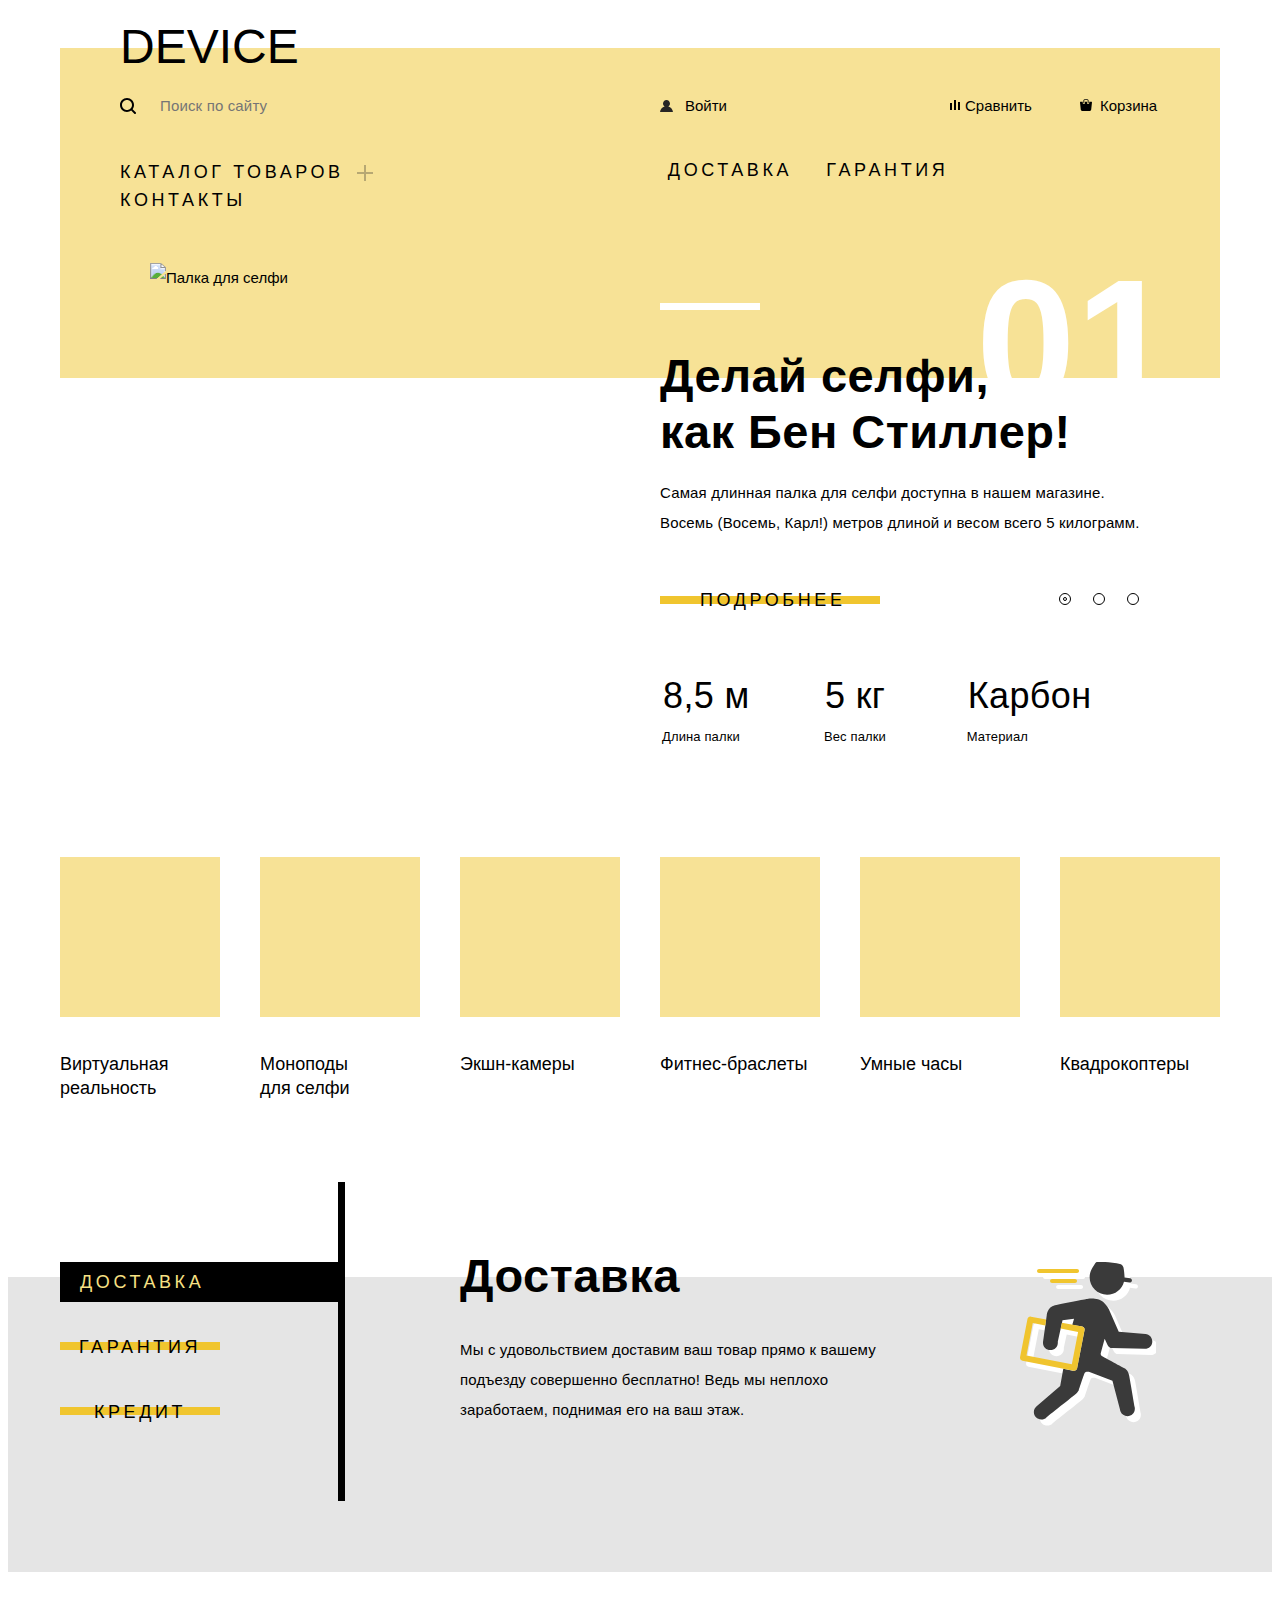
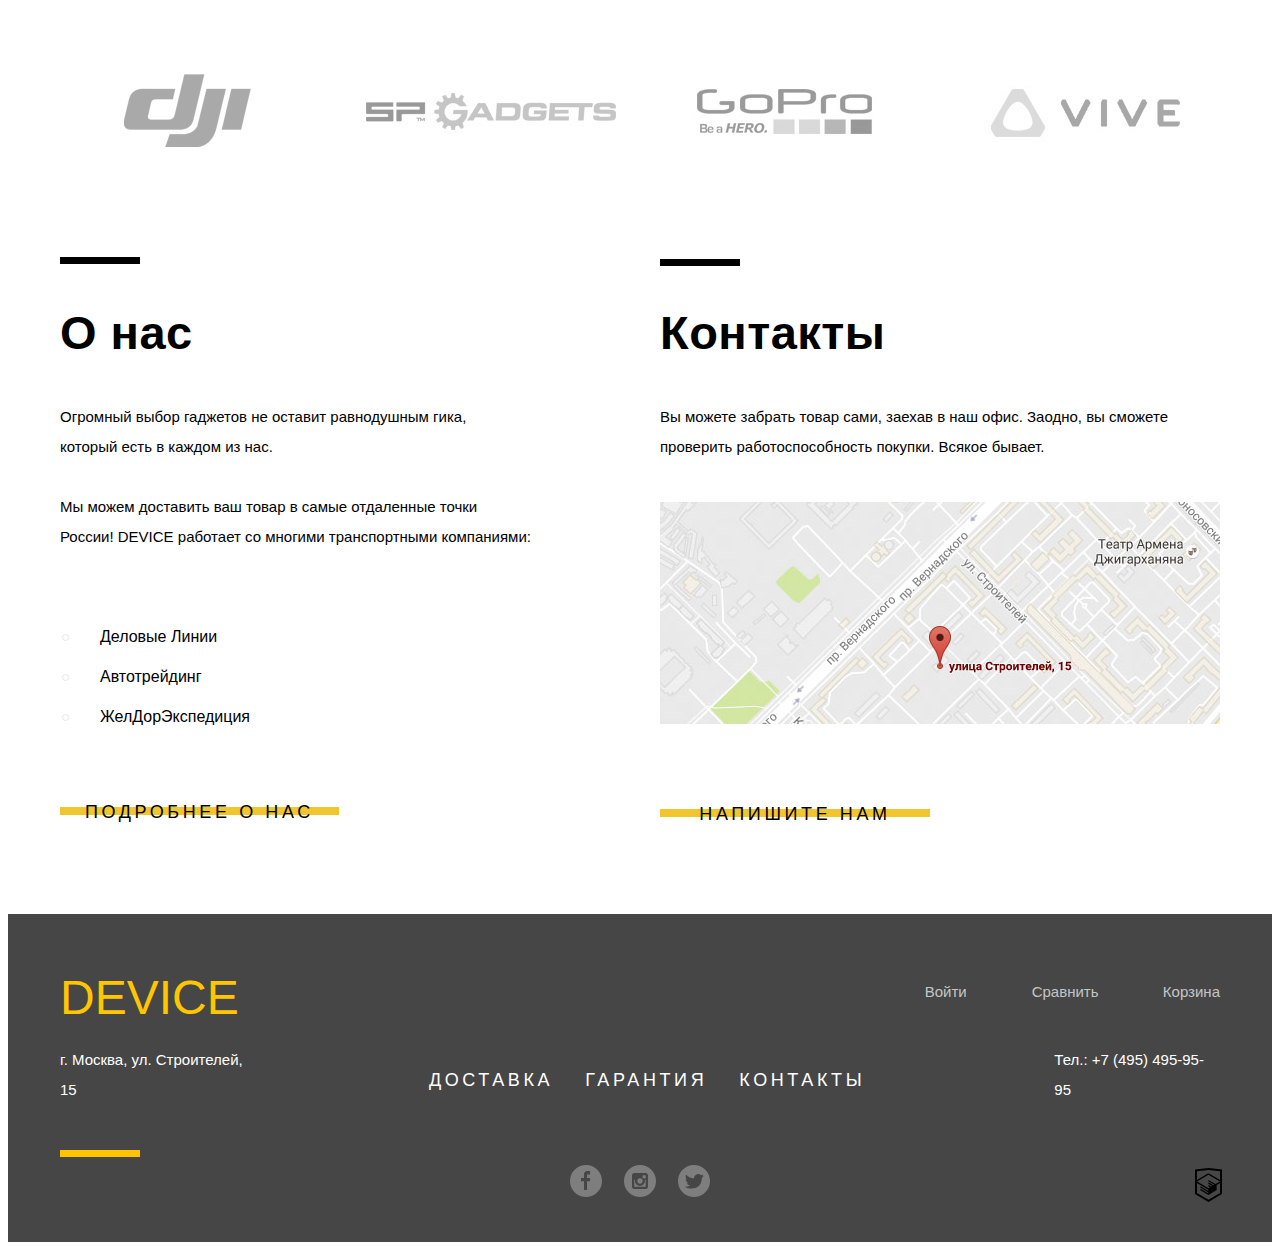
==== commit 10eda416: "Проверка на вторую сдачу" ====
--- a/index.html
+++ b/index.html
@@ -4,7 +4,7 @@
 <head>
     <meta charset="utf-8">
     <title>Магазин "Device"</title>
-    <link href="css/stylesheet-mini.css" rel="stylesheet">
+    <link href="css/stylesheet.css" rel="stylesheet">
     <link href="css/normalize.css" rel="stylesheet">
 </head>
 
@@ -31,12 +31,12 @@
                 <div class="catalog">
                     <a class="menu-catalog">Каталог товаров</a>
                     <div class="catalog-options">
-                        <a href="/catalog/virtual-reality.html">Виртуальная реальность</a>
-                        <a href="/catalog/monopods.html">Моноподы для селфи</a>
-                        <a href="/catalog/action-cameras.html">Экшн-камеры</a>
-                        <a href="/catalog/fitness-wristbands.html">Фитнес-браслеты</a>
-                        <a href="/catalog/smart-watch.html">Умные часы</a>
-                        <a href="/catalog/smart-quadrupter.html">Квадрокоптеры</a>
+                        <a href="./catalog.html">Виртуальная реальность</a>
+                        <a href="./catalog.html">Моноподы для селфи</a>
+                        <a href="./catalog.html">Экшн-камеры</a>
+                        <a href="./catalog.html">Фитнес-браслеты</a>
+                        <a href="./catalog.html">Умные часы</a>
+                        <a href="./catalog.html">Квадрокоптеры</a>
                     </div>
                 </div>
                 <a class="menu-delivery" href="#delivery">Доставка</a>
@@ -137,7 +137,7 @@
                 <li>
                     <a href="./catalog.html">
                             <span class="popular-block monopods"></span>
-                            <p>Моноподы для селфи</p>
+                            <p>Моноподы<br> для селфи</p>
                         </a>
                 </li>
                 <li>
@@ -224,18 +224,24 @@
                     <h3>О нас</h3>
                     <p>Огромный выбор гаджетов не оставит равнодушным гика,<br> который есть в каждом из нас.</p>
                     <p>Мы можем доставить ваш товар в самые отдаленные точки<br> России! DEVICE работает со многими транспортными компаниями:</p>
-                    <div class="about-companys">
-                        <a class="del_lin" href="https://www.dellin.ru/">Деловые линии</a>
-                        <a class="ae5000" href="http://www.ae5000.ru/">Автотрейдинг</a>
-                        <a class="jde" href="https://www.jde.ru/">ЖелДорЭкспедиция</a>
-                    </div>
+                    <ul class="about-companys">
+                        <li>
+                            <p>Деловые Линии</p>
+                        </li>
+                        <li>
+                            <p>Автотрейдинг</p>
+                        </li>
+                        <li>
+                            <p>ЖелДорЭкспедиция</p>
+                        </li>
+                    </ul>
                     <a class="about_us-button" href="about_us.html">Подробнее о нас</a>
                 </div>
                 <div class="info-contacts">
                     <h3 id="contacts">Контакты</h3>
                     <p>Вы можете забрать товар сами, заехав в наш офис. Заодно, вы сможете<br> проверить работоспособность покупки. Всякое бывает.</p>
                     <img class="map-modal" src="img/images/map.jpg" width="560" height="222" alt="Адрес магазина">
-                    <a class="contacts-write-us" href="#write_us">Напишите нам</a>
+                    <a class="contacts-write-us" href="./form.html">Напишите нам</a>
                 </div>
             </section>
         </div>
@@ -245,24 +251,24 @@
         <form class="modal-pop-up" method="post" action="https://echo.htmlacademy.ru">
             <p class="write_us-name">
                 <label for="write_us-name-box">Ваше имя:</label>
-                <input id="write_us-name-box" type="text" name="write_us-user-name" placeholder="Имя Фамилия">
+                <input id="write_us-name-box" type="text" name="write_us-user-name" placeholder="Имя Фамилия" required>
             </p>
             <p class="write_us-email">
                 <label for="write_us-email-box">Ваш email:</label>
-                <input id="write_us-email-box" type="email" name="write_us-email" placeholder="email@expample.com">
+                <input id="write_us-email-box" type="email" name="write_us-email" placeholder="email@expample.com" required>
             </p>
             <p class="write_us-letter">
                 <label for="write_us-letter-box">Текст письма:</label>
-                <textarea id="write_us-letter-box" name="write_us-letter" rows="5" placeholder="В свободной форме"></textarea>
+                <textarea id="write_us-letter-box" name="write_us-letter" rows="5" placeholder="В свободной форме" required></textarea>
             </p>
             <button class="button" type="submit">Отправить</button>
         </form>
-        <button class="modal-close" type="button"></button>
+        <button class="modal-close" type="button">Закрыть</button>
     </section>
     <section class="map">
         <iframe src="https://www.google.com/maps/embed?pb=!1m18!1m12!1m3!1d2249.1351599076443!2d37.52798721573759!3d55.686637859559845!2m3!1f0!2f0!3f0!3m2!1i1024!2i768!4f13.1!3m3!1m2!1s0x46b54cf65f5c8955%3A0x694710ccd55501e!2sUlitsa+Stroiteley%2C+15%2C+Moskva%2C+119311!5e0!3m2!1sen!2sru!4v1522399329325"
-            width="960" height="560" frameborder="0" style="border:0" allowfullscreen></iframe>
-        <button class="map-close" type="button"></button>
+            width="960" height="560" style="border:0" allowfullscreen></iframe>
+        <button class="map-close" type="button">Закрыть</button>
     </section>
 
     <footer class="main-footer">
@@ -282,7 +288,7 @@
                     <a href="#warranty">Гарантия</a>
                     <a href="#contacts">Контакты</a>
                 </div>
-                <p>Тел.: +7 (495) 495-95-95</p>
+                <a href="tel:+7-495-495-95-95" class="telephone">Тел.: +7 (495) 495-95-95</a>
             </section>
             <section class="footer-links">
                 <div class="social">
--- a/css/stylesheet.css
+++ b/css/stylesheet.css
@@ -0,0 +1,3555 @@
+@font-face
+{
+    font-family: 'open_sanslight';
+    font-weight: normal;
+    font-style: normal;
+
+    src: url('../fonts/opensanslight.woff2') format('woff2'),
+    url('../fonts/opensanslight.woff') format('woff');
+}
+
+@font-face
+{
+    font-family: 'gilroyextrabold';
+    font-weight: normal;
+    font-style: normal;
+
+    src: url('../fonts/gilroyextrabold.woff2') format('woff2'),
+    url('../fonts/gilroyextrabold.woff') format('woff');
+}
+
+@font-face
+{
+    font-family: 'gilroylight';
+    font-weight: normal;
+    font-style: normal;
+
+    src: url('../fonts/gilroylight.woff2') format('woff2'),
+    url('../fonts/gilroylight.woff') format('woff');
+}
+
+@font-face
+{
+    font-family: 'open_sansregular';
+    font-weight: normal;
+    font-style: normal;
+
+    src: url('../fonts/opensans.woff2') format('woff2'),
+    url('../fonts/opensans.woff') format('woff');
+}
+
+body
+{
+    font-family: 'open_sanslight', Arial, sans-serif;
+    font-size: 15px;
+    font-weight: 400;
+    line-height: 30px;
+
+    color: #000;
+    background-color: #fff;
+}
+
+.container-header
+{
+    -webkit-box-sizing: border-box;
+            box-sizing: border-box;
+    width: 1200px;
+    margin: 0 auto;
+    padding-top: 40px;
+    padding-right: 20px;
+    padding-left: 20px;
+}
+
+.middle-container
+{
+    position: relative;
+
+    -webkit-box-sizing: border-box;
+            box-sizing: border-box;
+    width: 1200px;
+    margin: 0 auto;
+    padding-top: 0;
+    padding-right: 20px;
+    padding-bottom: 180px;
+    padding-left: 20px;
+}
+
+.container-bottom
+{
+    -webkit-box-sizing: border-box;
+            box-sizing: border-box;
+    width: 1200px;
+    margin: 0 auto;
+    padding-right: 20px;
+    padding-bottom: 80px;
+    padding-left: 20px;
+}
+
+.container-services
+{
+    -webkit-box-sizing: border-box;
+            box-sizing: border-box;
+    width: 1200px;
+    margin: 0 auto;
+    padding-right: 20px;
+    padding-left: 20px;
+}
+
+.container-footer
+{
+    -webkit-box-sizing: border-box;
+            box-sizing: border-box;
+    width: 1200px;
+    margin: 0 auto;
+    padding-top: 60px;
+    padding-right: 20px;
+    padding-bottom: 45px;
+    padding-left: 20px;
+}
+
+.container-catalog
+{
+    -webkit-box-sizing: border-box;
+            box-sizing: border-box;
+    width: 1200px;
+    margin: 0 auto;
+    padding: 0;
+    padding-left: 20px;
+}
+
+.layer
+{
+    overflow: hidden;
+}
+
+img
+{
+    max-width: 100%;
+}
+
+.visually-hidden:not(:focus):not(:active),
+input[type='checkbox'].visually-hidden,
+input[type='radio'].visually-hidden
+{
+    position: absolute;
+
+    overflow: hidden;
+    clip: rect(0 0 0 0);
+
+    width: 1px;
+    height: 1px;
+    margin: -1px;
+    padding: 0;
+
+    white-space: nowrap;
+
+    border: 0;
+
+    -webkit-clip-path: inset(100%);
+            clip-path: inset(100%);
+}
+
+a
+{
+    font-style: normal;
+
+    text-decoration: none;
+
+    color: #000;
+}
+
+/*--------------СТИЛИ ДЛЯ ХЭДЕРА------------*/
+
+.main-header
+{
+    position: relative;
+
+    display: -webkit-box;
+    display: -ms-flexbox;
+    display: flex;
+        flex-direction: column;
+
+    padding-top: 43px;
+    padding-right: 60px;
+    padding-bottom: 160px;
+    padding-left: 60px;
+
+    background-color: rgba(240,197, 46, .5);
+
+    -webkit-box-orient: vertical;
+    -webkit-box-direction: normal;
+    -ms-flex-direction: column;
+    -webkit-box-pack: justify;
+    -ms-flex-pack: justify;
+    justify-content: space-between;
+}
+
+.main-header-catalog
+{
+    position: relative;
+
+    display: -webkit-box;
+    display: -ms-flexbox;
+    display: flex;
+        flex-direction: column;
+
+    padding-top: 45px;
+    padding-right: 60px;
+    padding-bottom: 50px;
+    padding-left: 60px;
+
+    background-color: rgba(240,197, 46, .5);
+
+    -webkit-box-orient: vertical;
+    -webkit-box-direction: normal;
+    -ms-flex-direction: column;
+    -webkit-box-pack: justify;
+    -ms-flex-pack: justify;
+    justify-content: space-between;
+}
+
+
+.logo-header
+{
+    font-family: 'gilroyextrabold', Arial, sans-serif;
+    font-size: 48px;
+    line-height: 48px;
+
+    position: absolute;
+    top: -25px;
+
+    margin: 0;
+    padding: 0;
+
+    text-transform: uppercase;
+}
+.user_block
+{
+    display: -webkit-box;
+    display: -ms-flexbox;
+    display: flex;
+
+    margin-bottom: 35px;
+}
+
+.user_block-search
+{
+    position: relative;
+
+    width: 440px;
+    margin: 0;
+    margin-right: 100px;
+    padding: 0;
+}
+
+.search-form
+{
+    font-family: 'open_sanslight', Arial, sans-serif;
+    font-size: 15px;
+    line-height: 30px;
+
+    position: relative;
+
+    width: 355px;
+    margin: 0;
+    padding: 0;
+    padding-right: 80px;
+    padding-left: 40px;
+
+    letter-spacing: .01em;
+
+    color: rgba(0, 0, 0, .3);
+    border: none;
+    border-bottom: 2px solid;
+    border-bottom-color: transparent;
+    outline: 0;
+    background-color: transparent;
+}
+
+.user_block-search input:hover
+{
+    color: rgba(0, 0, 0, .6);
+}
+
+.user_block-search input:focus
+{
+    color: rgba(0, 0, 0, 1.0);
+    border-bottom: 2px solid;
+    border-bottom-color: rgb(0, 0, 0);
+}
+
+.search-button
+{
+    font-family: 'open_sanslight', Arial, sans-serif;
+    font-size: 15px;
+    line-height: 30px;
+
+    position: absolute;
+    top: -2px;
+    left: 395px;
+
+    display: none;
+
+    -webkit-box-sizing: border-box;
+            box-sizing: border-box;
+    width: 80px;
+    margin: 0;
+    padding: 0;
+    padding-right: 10px;
+    padding-left: 10px;
+
+    letter-spacing: .01em;
+
+    color: transparent;
+    border: none;
+    border: 2px solid;
+    border-color: transparent;
+    background-color: transparent;
+}
+
+.search-form:focus + .search-button
+{
+    display: block;
+
+    -webkit-box-sizing: border-box;
+            box-sizing: border-box;
+    width: 80px;
+    padding-right: 10px;
+    padding-left: 10px;
+
+    color: rgb(0, 0, 0);
+    border: none;
+    border: 2px solid;
+    border-color: rgb(0, 0, 0);
+    background-color: transparent;
+}
+
+.search-form:focus + .search-button:hover
+{
+    display: block;
+
+    color: rgb(255, 255, 255);
+    background-color: rgb(0, 0, 0);
+}
+
+.search-form:focus + .search-button:active
+{
+    color: rgba(0, 0, 0, .3);
+}
+
+.user_block-wrapper
+{
+    display: -webkit-box;
+    display: -ms-flexbox;
+    display: flex;
+        flex-direction: row;
+
+    -webkit-box-orient: horizontal;
+    -webkit-box-direction: normal;
+    -ms-flex-direction: row;
+}
+
+.user-interaction
+{
+    position: relative;
+
+    display: -webkit-box;
+    display: -ms-flexbox;
+    display: flex;
+
+    -webkit-box-sizing: border-box;
+            box-sizing: border-box;
+    width: 280px;
+    height: 20px;
+    padding-left: 25px;
+}
+
+
+
+.login-link
+{
+    margin-right: 20px;
+}
+
+.logout-link
+{
+    opacity: .3;
+}
+
+.logout-link:hover
+{
+    opacity: .7;
+}
+
+.logout-link:active
+{
+    opacity: .1;
+}
+
+.login-link::before
+{
+    position: absolute;
+    top: 9px;
+    left: 0;
+
+    width: 13px;
+    height: 12px;
+
+    content: '';
+
+    background-image: url('../img/icons/user-icon.svg');
+    background-repeat: no-repeat;
+    background-position: 0 0;
+}
+
+
+.compare-link
+{
+    position: relative;
+
+    display: inline-block;
+
+    -webkit-box-sizing: border-box;
+            box-sizing: border-box;
+    width: 100px;
+    margin: 0;
+    margin-right: 35px;
+    padding: 0;
+    padding-left: 25px;
+
+    vertical-align: top;
+}
+
+.compare-link::before
+{
+    position: absolute;
+    top: 9px;
+    left: 10px;
+
+    width: 10px;
+    height: 10px;
+
+    content: '';
+
+    background-image: url('../img/icons/compare-icon.svg');
+    background-repeat: no-repeat;
+    background-position: 0 0;
+}
+
+.cart-link
+{
+    position: relative;
+
+    display: inline-block;
+
+    width: 85px;
+    margin: 0;
+    padding: 0;
+    padding-left: 25px;
+
+    vertical-align: top;
+}
+
+.cart-link::before
+{
+    position: absolute;
+    top: 8px;
+    left: 5px;
+
+    width: 12px;
+    height: 12px;
+
+    content: '';
+
+    background-image: url('../img/icons/cart-icon.svg');
+    background-repeat: no-repeat;
+    background-position: 0 0;
+}
+
+.login-link:hover,
+.compare-link:hover,
+.cart-link:hover
+{
+    opacity: .6;
+}
+
+.login-link:active,
+.compare-link:active,
+.cart-link:active
+{
+    opacity: .3;
+}
+
+.user_block-search::before
+{
+    position: absolute;
+    top: 7px;
+
+    width: 16px;
+    height: 16px;
+
+    content: '';
+
+    background-image: url('../img/icons/search-icon.svg');
+    background-repeat: no-repeat;
+    background-position: 0 0;
+}
+
+
+.user_block-log_in:hover,
+.user_block-compare:hover,
+.user_block-cart:hover,
+.main-navigation-menu-catalog:hover,
+.menu-delivery:hover,
+.menu-warranty:hover,
+.menu-contacts:hover
+{
+    opacity: .6;
+}
+
+.user_block-log_in:active,
+.user_block-compare:active,
+.user_block-cart:active,
+.menu-delivery:active,
+.menu-warranty:active,
+.menu-contacts:active
+{
+    opacity: .3;
+}
+
+.user_block-log_in:hover::before,
+.user_block-compare:hover::before,
+.user_block-cart:hover::before
+{
+    opacity: .6;
+}
+
+.user_block-log_in:active::before,
+.user_block-compare:active::before,
+.user_block-cart:active::before
+{
+    opacity: .3;
+}
+
+.catalog
+{
+    position: relative;
+
+    display: inline-block;
+
+    vertical-align: top;
+}
+
+.catalog-options
+{
+    font-family: 'open_sanslight', Arial, sans-serif;
+    font-size: 15px;
+    line-height: 36px;
+
+    position: absolute;
+    left: -60px;
+
+    display: none;
+
+    width: 1160px;
+    height: 165px;
+    margin: 0;
+    padding-left: 60px;
+
+    letter-spacing: .01em;
+
+    background-color: rgb(247, 226, 150);
+}
+
+.catalog:hover .catalog-options
+{
+    z-index: 2;
+
+    display: -webkit-box;
+    display: -ms-flexbox;
+    display: flex;
+        flex-direction: column;
+
+    -webkit-box-sizing: border-box;
+            box-sizing: border-box;
+    padding-top: 15px;
+    padding-bottom: 45px;
+
+    -webkit-box-orient: vertical;
+    -webkit-box-direction: normal;
+    -ms-flex-direction: column;
+    -ms-flex-line-pack: start;
+    align-content: flex-start;
+    -ms-flex-wrap: wrap;
+        flex-wrap: wrap;
+}
+
+.catalog-options a
+{
+    width: 190px;
+    height: 30px;
+    margin-right: 45px;
+}
+
+.catalog-options a:nth-child(5)
+{
+    margin-bottom: 40px;
+}
+
+.menu-catalog
+{
+    font-family: 'gilroyextrabold', Arial, sans-serif;
+    font-size: 18px;
+    line-height: 24px;
+
+    position: relative;
+
+    width: 255px;
+    margin: 0;
+    margin-right: 290px;
+    padding: 0;
+    padding-right: 30px;
+
+    letter-spacing: .2em;
+    text-transform: uppercase;
+
+    border: none;
+    background-color: inherit;
+}
+
+.menu-catalog::after
+{
+    position: absolute;
+    top: 3px;
+    right: 1px;
+
+    width: 16px;
+    height: 16px;
+
+    content: '';
+
+    opacity: .3;
+    background-image: url('../img/icons/catalog-plus-icon.svg');
+    background-repeat: no-repeat;
+    background-position: 0 0;
+}
+
+.menu-catalog:hover
+{
+    color: rgba(0, 0, 0, .6);
+}
+
+.menu-delivery,
+.menu-warranty,
+.menu-contacts
+{
+    font-family: 'gilroyextrabold', Arial, sans-serif;
+    font-size: 18px;
+    line-height: 24px;
+
+    display: inline-block;
+
+    margin: 0;
+    padding: 0;
+
+    vertical-align: top;
+    letter-spacing: .2em;
+    text-transform: uppercase;
+}
+
+.menu-contacts
+{
+    -ms-flex-item-align: end;
+    align-self: flex-end;
+}
+
+.menu-delivery
+{
+    margin-right: 30px;
+}
+
+.menu-warranty
+{
+    margin-right: 98px;
+}
+
+
+.catalog-options a:hover
+{
+    color: rgba(0, 0, 0, .6);
+}
+
+.catalog-options a:active
+{
+    color: rgba(0, 0, 0, .3);
+}
+
+.main-navigation-menu,
+.main-navigation-cataloglist,
+.user_block,
+.popular,
+.main-container-slider ul,
+.manufacturer,
+.main-footer ul,
+.services-navigation,
+.main-container-sorting-criterion ul,
+.arrows ul,
+.main-container-items-list,
+.pagination,
+.main-container-bluetooth ul,
+.navigation-list,
+.about-companys
+{
+    list-style: none;
+}
+
+
+.logo-header:hover
+{
+    color: rgba(0, 0, 0, .6);
+}
+
+.logo-header:active,
+.user_block:active,
+.main-navigation a:active
+{
+    color: rgba(0, 0, 0, .3);
+}
+
+/*--------------СТИЛИ ДЛЯ СЛАЙДЕРА------------*/
+
+.main-container-slider
+{
+    position: relative;
+
+    margin-top: -130px;
+    margin-bottom: 108px;
+}
+
+.slide-image
+{
+    display: -webkit-box;
+    display: -ms-flexbox;
+    display: flex;
+
+    -webkit-box-sizing: border-box;
+            box-sizing: border-box;
+    width: 530px;
+    height: 486px;
+    margin-right: 30px;
+    padding: 0;
+
+    -webkit-box-pack: start;
+    -ms-flex-pack: start;
+    justify-content: flex-start;
+}
+
+.slider
+{
+    display: none;
+
+    margin: 0;
+    padding: 0;
+}
+
+
+.slider:nth-child(1) .slide-image
+{
+    padding-left: 50px;
+}
+
+.slider:nth-child(2) .slide-image
+{
+    padding-left: 80px;
+}
+
+.slider:nth-child(3) .slide-image
+{
+    padding-top: 70px;
+}
+
+.slider-controls
+{
+    position: absolute;
+    top: 327px;
+    left: 996px;
+
+    width: 130px;
+    height: 20px;
+}
+
+.slider-controls label
+{
+    position: relative;
+
+    display: inline-block;
+
+    -webkit-box-sizing: border-box;
+            box-sizing: border-box;
+    width: 10px;
+    height: 10px;
+    margin: 0;
+    margin-right: 10px;
+    padding: 0;
+    padding: 10px;
+
+    cursor: pointer;
+    vertical-align: top;
+
+    border-radius: 50%;
+}
+
+.slider-controls label::after
+{
+    position: absolute;
+    z-index: 1;
+    top: 3px;
+    left: 3px;
+
+    width: 10px;
+    height: 10px;
+
+    content: '';
+
+    border: 1px solid;
+    border-color: black;
+    border-radius: 50%;
+    background-color: inherit;
+}
+
+#product-selfie:checked ~ .slider-controls .slider-controls-item--selfie::before,
+#product-fitness-wristbands:checked ~ .slider-controls .slider-controls-item--fitness-wristbands::before,
+#product-quadrupter:checked ~ .slider-controls .slider-controls-item--quadrupter::before
+{
+    position: absolute;
+    z-index: 2;
+    top: 7px;
+    left: 7px;
+
+    width: 2px;
+    height: 2px;
+    margin: 0;
+
+    content: '';
+
+    border: 1px solid;
+    border-radius: 50%;
+    background-color: inherit;
+}
+
+.slide-content
+{
+    position: relative;
+
+    display: -webkit-box;
+    display: -ms-flexbox;
+    display: flex;
+        flex-direction: column;
+
+    -webkit-box-sizing: border-box;
+            box-sizing: border-box;
+    width: 510px;
+    margin: 0;
+    padding: 0;
+    padding-top: 85px;
+
+    -webkit-box-orient: vertical;
+    -webkit-box-direction: normal;
+    -ms-flex-direction: column;
+}
+
+.slide-content b
+{
+    font-family: 'gilroyextrabold', Arial, sans-serif;
+    font-size: 179px;
+    line-height: 179px;
+
+    position: absolute;
+    z-index: 0;
+    top: -10px;
+    right: -5px;
+
+    margin: 0;
+    padding: 0;
+
+    color: #fff;
+    color: rgb(255, 255, 255);
+}
+
+.slide-content::before
+{
+    position: absolute;
+    top: 40px;
+
+    width: 100px;
+    height: 7px;
+
+    content: '';
+
+    background-color: rgb(255, 255, 255);
+}
+
+.slide-head
+{
+    font-family: 'gilroyextrabold', Arial, sans-serif;
+    font-size: 47px;
+    line-height: 56px;
+
+    z-index: 1;
+
+    margin: 0;
+    margin-bottom: 18px;
+    padding: 0;
+
+    letter-spacing: .01em;
+}
+
+.slide-info
+{
+    margin: 0;
+    margin-bottom: 35px;
+    padding: 0;
+
+    letter-spacing: .01em;
+}
+
+.slide-more-info
+{
+    font-family: 'gilroyextrabold', Arial, sans-serif;
+    font-size: 18px;
+    line-height: 24px;
+
+    position: relative;
+
+    display: block;
+
+    -webkit-box-sizing: border-box;
+            box-sizing: border-box;
+    max-width: 220px;
+    margin: 0;
+    margin-bottom: 42px;
+    padding: 0;
+    padding: 15px 40px;
+
+    letter-spacing: .2em;
+    text-transform: uppercase;
+
+    -webkit-box-align: center;
+    -ms-flex-align: center;
+    align-items: center;
+}
+
+.slide-more-info::before
+{
+    position: absolute;
+    z-index: -1;
+    top: 23px;
+    left: 0;
+
+    width: 100%;
+    height: 8px;
+
+    content: '';
+
+    background-color: rgb(240, 197, 46);
+}
+
+.slide-more-info:hover
+{
+    background-color: rgb(240, 197, 46);
+}
+
+.slide-more-info:active
+{
+    color: rgba(0, 0, 0, .3);
+}
+
+.slide-item-spec
+{
+    max-width: 460px;
+}
+
+.slide-item-spec-value td
+{
+    padding-bottom: 5px;
+}
+
+
+.slide-item-spec-name td
+{
+    font-family: 'open_sanslight', Arial, sans-serif;
+    font-size: 13px;
+    line-height: 20px;
+
+    margin: 0;
+    padding: 0;
+    padding-right: 55px;
+
+    text-align: left;
+    letter-spacing: .01em;
+}
+
+.main-container-slider .slide-item-spec-value
+{
+    font-family: 'gilroylight', Arial, sans-serif;
+    font-size: 36px;
+    line-height: 48px;
+
+    margin: 0;
+    padding: 0;
+
+    text-align: left;
+    letter-spacing: .01em;
+}
+
+.main-container-slider .slide-item-spec-name
+{
+    font-family: 'open_sanslight', Arial, sans-serif;
+    font-size: 20px;
+    line-height: 10px;
+
+    margin: 0;
+    padding: 0;
+}
+
+#product-selfie:checked ~ ul .slider:nth-child(1)
+{
+    display: -webkit-box;
+    display: -ms-flexbox;
+    display: flex;
+}
+
+#product-fitness-wristbands:checked ~ ul .slider:nth-child(2)
+{
+    display: -webkit-box;
+    display: -ms-flexbox;
+    display: flex;
+}
+
+#product-quadrupter:checked ~ ul .slider:nth-child(3)
+{
+    display: -webkit-box;
+    display: -ms-flexbox;
+    display: flex;
+}
+
+.slide-content a
+{
+    display: inline-block;
+
+    vertical-align: top;
+}
+
+/*--------СЛАЙД ПОПУЛЯРНЫЕ ТОВАРЫ----------*/
+
+.popular
+{
+    display: -webkit-box;
+    display: -ms-flexbox;
+    display: flex;
+
+    height: 240px;
+    margin: 0;
+    padding: 0;
+
+    -webkit-box-pack: justify;
+    -ms-flex-pack: justify;
+    justify-content: space-between;
+}
+
+.popular-block
+{
+    display: block;
+
+    width: 160px;
+    height: 160px;
+    margin-bottom: 35px;
+
+    background-color: rgba(240, 197, 46, .5);
+}
+
+.popular li
+{
+    width: 160px;
+    height: 240px;
+}
+
+.popular p
+{
+    font-family: 'gilroyextrabold', Arial, sans-serif;
+    font-size: 18px;
+    line-height: 24px;
+
+    margin: 0;
+    padding: 0;
+}
+
+.virtual-reality,
+.monopods,
+.cameras,
+.wristbands,
+.smart-watch,
+.quadrupter
+{
+    position: relative;
+}
+
+.virtual-reality::after
+{
+    position: absolute;
+    top: 50px;
+    left: 30px;
+
+    width: 97px;
+    height: 55px;
+
+    content: '';
+
+    background-image: url('../img/icons/vr-icon.svg');
+    background-repeat: no-repeat;
+    background-position: 0 0;
+}
+
+.monopods::after
+{
+    position: absolute;
+    top: 40px;
+    left: 40px;
+
+    width: 86px;
+    height: 117px;
+
+    content: '';
+
+    background-image: url('../img/icons/monopods-icon.svg');
+    background-repeat: no-repeat;
+    background-position: 0 0;
+}
+
+.cameras::after
+{
+    position: absolute;
+    top: 37px;
+    left: 50px;
+
+    width: 71px;
+    height: 87px;
+
+    content: '';
+
+    background-image: url('../img/icons/cameras-icon.svg');
+    background-repeat: no-repeat;
+    background-position: 0 0;
+}
+
+.wristbands::after
+{
+    position: absolute;
+    top: 50px;
+    left: 28px;
+
+    width: 107px;
+    height: 65px;
+
+    content: '';
+
+    background-image: url('../img/icons/wrisbands-icon.svg');
+    background-repeat: no-repeat;
+    background-position: 0 0;
+}
+
+.smart-watch::after
+{
+    position: absolute;
+    top: 32px;
+    left: 55px;
+
+    width: 56px;
+    height: 98px;
+
+    content: '';
+
+    background-image: url('../img/icons/smart-watch-icon.svg');
+    background-repeat: no-repeat;
+    background-position: 0 0;
+}
+
+.quadrupter::after
+{
+    position: absolute;
+    top: 48px;
+    left: 18px;
+
+    width: 132px;
+    height: 69px;
+
+    content: '';
+
+    background-image: url('../img/icons/quadrupter-icon.svg');
+    background-repeat: no-repeat;
+    background-position: 0 0;
+}
+
+.virtual-reality:hover,
+.monopods:hover,
+.cameras:hover,
+.wristbands:hover,
+.smart-watch:hover,
+.quadrupter:hover
+{
+    background-color: rgba(240, 197, 46, 1.0);
+}
+
+.virtual-reality:active::after,
+.monopods:active::after,
+.cameras:active::after,
+.wristbands:active::after,
+.smart-watch:active::after,
+.quadrupter:active::after
+{
+    opacity: .3;
+}
+
+/*-------------СТИЛЬ ДЛЯ СЕРВИСЫ-----------*/
+
+.services
+{
+    font-family: 'open_sanslight', Arial, sans-serif;
+    font-size: 15px;
+    line-height: 30px;
+
+    position: relative;
+
+    margin-bottom: 90px;
+    padding-bottom: 100px;
+
+    letter-spacing: .01em;
+
+    background-color: rgb(229, 229, 229);
+}
+
+
+.services h3,
+.main-container-info h3
+{
+    font-family: 'gilroyextrabold', Arial, sans-serif;
+    font-size: 47px;
+    line-height: 48px;
+
+    margin: 0;
+    padding: 0;
+
+    letter-spacing: .01em;
+}
+
+.services h3
+{
+    position: relative;
+    top: -25px;
+
+    margin: 0;
+    margin-bottom: 10px;
+    padding: 0;
+}
+
+.services p
+{
+    margin: 0;
+    padding: 0;
+}
+
+.services-navigation
+{
+    position: relative;
+    top: -15px;
+
+    display: -webkit-box;
+    display: -ms-flexbox;
+    display: flex;
+        flex-direction: column;
+
+    width: 280px;
+    margin: 0;
+    margin-right: 120px;
+    padding: 0;
+
+    -webkit-box-orient: vertical;
+    -webkit-box-direction: normal;
+    -ms-flex-direction: column;
+    -webkit-box-pack: justify;
+    -ms-flex-pack: justify;
+    justify-content: space-between;
+}
+
+.navigation-list
+{
+    position: relative;
+
+    width: 440px;
+    margin: 0;
+    padding: 0;
+}
+
+.services-navigation::after
+{
+    position: absolute;
+    top: -80px;
+    left: 278px;
+
+    width: 7px;
+    height: 319px;
+
+    content: '';
+
+    background-color: rgb(0, 0, 0);
+}
+
+.services-wrapper
+{
+    display: -webkit-box;
+    display: -ms-flexbox;
+    display: flex;
+}
+
+.services-navigation label
+{
+    font-family: 'gilroyextrabold', Arial, sans-serif;
+    font-size: 18px;
+    line-height: 24px;
+
+    position: relative;
+    z-index: 0;
+
+    display: block;
+
+    width: 160px;
+    margin: 0;
+    margin-bottom: 25px;
+    padding: 0;
+    padding-top: 8px;
+    padding-bottom: 8px;
+
+    cursor: pointer;
+    text-align: center;
+    letter-spacing: .2em;
+    text-transform: uppercase;
+}
+
+.services-navigation label::before
+{
+    position: absolute;
+    z-index: -1;
+    top: 15px;
+    left: 0;
+
+    width: 100%;
+    height: 8px;
+
+    content: '';
+
+    background-color: rgb(240, 197, 46);
+}
+
+.services-navigation label:hover
+{
+    background-color: rgb(240, 197, 46);
+}
+
+.navigation-list .navigation-item:nth-child(1)::after
+{
+    position: absolute;
+    top: -15px;
+    left: 560px;
+
+    width: 136px;
+    height: 164px;
+
+    content: '';
+
+    background-image: url('../img/icons/delivery-icon.svg');
+    background-repeat: no-repeat;
+    background-position: 0 0;
+}
+
+.navigation-list .navigation-item:nth-child(2)::after
+{
+    position: absolute;
+    top: -35px;
+    left: 550px;
+
+    width: 171px;
+    height: 195px;
+
+    content: '';
+
+    background-image: url('../img/icons/warranty-icon.svg');
+    background-repeat: no-repeat;
+    background-position: 0 0;
+}
+
+.navigation-list .navigation-item:nth-child(3)::after
+{
+    position: absolute;
+    top: -35px;
+    left: 550px;
+
+    width: 156px;
+    height: 188px;
+
+    content: '';
+
+    background-image: url('../img/icons/credit-icon.svg');
+    background-repeat: no-repeat;
+    background-position: 0 0;
+}
+
+.navigation-item
+{
+    display: none;
+}
+
+#delivery-info:checked ~ .navigation-list .navigation-item:nth-child(1)
+{
+    display: block;
+}
+
+#warranty-info:checked ~ .navigation-list .navigation-item:nth-child(2)
+{
+    display: block;
+}
+
+#credit-info:checked ~ .navigation-list .navigation-item:nth-child(3)
+{
+    display: block;
+}
+
+#delivery-info:checked ~ .services-navigation .services-delivery::before,
+#warranty-info:checked ~ .services-navigation .services-warranty::before,
+#credit-info:checked ~ .services-navigation .services-credit::before
+{
+    display: none;
+}
+
+#delivery-info:checked ~ .services-navigation .services-delivery
+{
+    -webkit-box-sizing: border-box;
+            box-sizing: border-box;
+    width: 100%;
+    padding-left: 20px;
+
+    content: '';
+    text-align: left;
+
+    color: rgb(247, 225, 132);
+    background-color: rgb(0, 0, 0);
+}
+
+#warranty-info:checked ~ .services-navigation .services-warranty
+{
+    -webkit-box-sizing: border-box;
+            box-sizing: border-box;
+    width: 100%;
+    padding-left: 38px;
+
+    content: '';
+    text-align: left;
+
+    color: rgb(247, 225, 132);
+    background-color: rgb(0, 0, 0);
+}
+
+#credit-info:checked ~ .services-navigation .services-credit
+{
+    -webkit-box-sizing: border-box;
+            box-sizing: border-box;
+    width: 100%;
+    padding-left: 46px;
+
+    content: '';
+    text-align: left;
+
+    color: rgb(247, 225, 132);
+    background-color: rgb(0, 0, 0);
+}
+
+
+/*-------------БЛОК ПРОИЗВОДИТЕЛЕЙ-------------*/
+
+.manufacturer
+{
+    display: -webkit-box;
+    display: -ms-flexbox;
+    display: flex;
+
+    margin: 0;
+    margin-bottom: 85px;
+    padding: 0;
+
+    -webkit-box-pack: justify;
+    -ms-flex-pack: justify;
+    justify-content: space-between;
+}
+
+.manufacturer-item
+{
+    opacity: .4;
+
+    -webkit-filter: grayscale(100%);
+       -moz-filter: grayscale(100%);
+         -o-filter: grayscale(100%);
+        -ms-filter: grayscale(100%);
+            filter: grayscale(100%);
+}
+
+.manufacturer-item:hover
+{
+    opacity: 1;
+
+    -webkit-filter: none;
+            filter: none;
+}
+
+/*-------------БЛОК О НАС-------------*/
+
+.main-container-info
+{
+    position: relative;
+
+    display: -webkit-box;
+    display: -ms-flexbox;
+    display: flex;
+
+    margin: 0;
+    padding: 0;
+    padding-top: 52px;
+
+    -webkit-box-pack: justify;
+    -ms-flex-pack: justify;
+    justify-content: space-between;
+}
+
+
+.info-about_us
+{
+    -webkit-box-sizing: border-box;
+            box-sizing: border-box;
+    min-width: 500px;
+    margin-right: 100px;
+}
+
+.info-about_us::before
+{
+    position: absolute;
+    top: 0;
+
+    width: 80px;
+    height: 7px;
+
+    content: '';
+
+    background-color: rgb(0, 0, 0);
+}
+
+
+.info-about_us h3,
+.info-contacts h3
+{
+    margin: 0;
+    margin-bottom: 45px;
+    padding: 0;
+}
+
+.info-about_us p
+{
+    font-family: 'open_sanslight', Arial, sans-serif;
+    font-size: 15px;
+    line-height: 30px;
+
+    margin: 0;
+    padding: 0;
+    padding-bottom: 30px;
+}
+
+.info-contacts
+{
+    position: relative;
+}
+
+.info-contacts::before
+{
+    position: absolute;
+    top: -50px;
+
+    width: 80px;
+    height: 7px;
+
+    content: '';
+
+    background-color: rgb(0, 0, 0);
+}
+
+.info-contacts p
+{
+    margin: 0;
+    margin-bottom: 40px;
+    padding: 0;
+}
+
+.info-contacts img
+{
+    margin-bottom: 60px;
+}
+
+.about-companys
+{
+    margin-bottom: 55px;
+    padding-top: 20px;
+}
+
+.about-companys p
+{
+    font-family: 'gilroyextrabold', Arial, sans-serif;
+    font-size: 16px;
+    line-height: 40px;
+
+    position: relative;
+
+    -webkit-box-sizing: border-box;
+            box-sizing: border-box;
+    margin: 0;
+    padding: 0;
+}
+
+
+.about-companys p::before
+{
+    position: absolute;
+    top: 17px;
+    left: -38px;
+
+    width: 5px;
+    height: 5px;
+
+    content: '';
+
+    border: 1px solid;
+    border-color: rgb(230, 230, 230);
+    border-radius: 50%;
+    background-color: transparent;
+}
+
+.about_us-button,
+.contacts-write-us
+{
+    font-family: 'gilroyextrabold', Arial, sans-serif;
+    font-size: 18px;
+    line-height: 24px;
+
+    position: relative;
+
+    display: inline-block;
+
+    -webkit-box-sizing: border-box;
+            box-sizing: border-box;
+            box-sizing: border-box;
+    min-width: 270px;
+    margin: 0;
+    padding: 0;
+    padding: 8px 25px;
+
+    text-align: center;
+    vertical-align: top;
+    letter-spacing: .2em;
+    text-transform: uppercase;
+}
+
+.about_us-button:hover,
+.contacts-write-us:hover
+{
+    background-color: rgb(240, 197, 46);
+}
+
+.about_us-button:active,
+.contacts-write-us:active
+{
+    color: rgba(0, 0, 0, .3);
+}
+
+.about_us-button::before,
+.contacts-write-us::before
+{
+    position: absolute;
+    z-index: -1;
+    top: 15px;
+    left: 0;
+
+    width: 100%;
+    height: 8px;
+
+    content: '';
+
+    background-color: rgb(240, 197, 46);
+}
+
+/*-----------СТИЛЬ ДЛЯ POP-UP----------------*/
+
+@-webkit-keyframes drop
+{
+    0%
+    {
+        -webkit-transform: translateY(-5000px);
+                transform: translateY(-5000px);
+    }
+    70%,
+    90%
+    {
+        -webkit-transform: translateY(30px);
+                transform: translateY(30px);
+    }
+    80%
+    {
+        -webkit-transform: translateY(-10px);
+                transform: translateY(-10px);
+    }
+    100%
+    {
+        -webkit-transform: translateY(0px);
+                transform: translateY(0px);
+    }
+}
+
+@keyframes drop
+{
+    0%
+    {
+        -webkit-transform: translateY(-5000px);
+                transform: translateY(-5000px);
+    }
+    70%,
+    90%
+    {
+        -webkit-transform: translateY(30px);
+                transform: translateY(30px);
+    }
+    80%
+    {
+        -webkit-transform: translateY(-10px);
+                transform: translateY(-10px);
+    }
+    100%
+    {
+        -webkit-transform: translateY(0px);
+                transform: translateY(0px);
+    }
+}
+
+iframe
+{
+    border: 0;
+}
+
+.map
+{
+    position: fixed;
+    z-index: 2;
+    top: 50%;
+    left: 50%;
+
+    display: none;
+
+    width: 960px;
+    margin-top: -250px;
+    margin-left: -480px;
+
+    -webkit-animation-name: drop;
+            animation-name: drop;
+    -webkit-animation-duration: .2s;
+            animation-duration: .2s;
+}
+
+.map-modal
+{
+    cursor: pointer;
+}
+
+.map-show
+{
+    display: block;
+}
+
+.write_us
+{
+    position: fixed;
+    z-index: 2;
+    top: 50%;
+    left: 50%;
+
+    display: none;
+
+    -webkit-box-sizing: border-box;
+            box-sizing: border-box;
+    width: 960px;
+    margin-top: -250px;
+    margin-left: -480px;
+    padding: 80px;
+
+    -webkit-animation-name: drop;
+            animation-name: drop;
+    -webkit-animation-duration: .2s;
+            animation-duration: .2s;
+
+    background-color: rgb(255, 255, 255);
+    -webkit-box-shadow: 5px 10px 18px rgb(136, 136, 136);
+            box-shadow: 5px 10px 18px rgb(136, 136, 136);
+}
+
+.write_us-show
+{
+    display: block;
+}
+
+.write_us input::-webkit-input-placeholder,
+.write_us textarea::-webkit-input-placeholder
+{
+    color: rgba(70, 70, 70, .4);
+}
+
+.write_us input:-ms-input-placeholder,
+.write_us textarea:-ms-input-placeholder
+{
+    color: rgba(70, 70, 70, .4);
+}
+
+.write_us input::-ms-input-placeholder,
+.write_us textarea::-ms-input-placeholder
+{
+    color: rgba(70, 70, 70, .4);
+}
+
+.write_us input::placeholder,
+.write_us textarea::placeholder
+{
+    color: rgba(70, 70, 70, .4);
+}
+
+.modal-pop-up
+{
+    display: -webkit-box;
+    display: -ms-flexbox;
+    display: flex;
+
+    -ms-flex-wrap: wrap;
+        flex-wrap: wrap;
+}
+
+.write_us-name,
+.write_us-email
+{
+    display: -webkit-box;
+    display: -ms-flexbox;
+    display: flex;
+        flex-direction: column;
+
+    -webkit-box-sizing: border-box;
+            box-sizing: border-box;
+    width: 400px;
+    margin: 0;
+    padding: 0;
+    padding: 20px;
+
+    -webkit-box-orient: vertical;
+    -webkit-box-direction: normal;
+    -ms-flex-direction: column;
+}
+
+.write_us-letter
+{
+    display: -webkit-box;
+    display: -ms-flexbox;
+    display: flex;
+        flex-direction: column;
+
+    -webkit-box-sizing: border-box;
+            box-sizing: border-box;
+    width: 800px;
+    margin: 0;
+    margin-bottom: 45px;
+    padding: 0;
+    padding: 20px;
+
+    -webkit-box-orient: vertical;
+    -webkit-box-direction: normal;
+    -ms-flex-direction: column;
+}
+
+.write_us label
+{
+    font-family: 'gilroyextrabold', Arial, sans-serif;
+    font-size: 18px;
+    line-height: 24px;
+}
+
+.write_us input,
+.write_us textarea
+{
+    font-family: 'open_sansregular', Arial, sans-serif;
+    font-size: 14px;
+    line-height: 18px;
+
+    border: 3px solid #f2f2f2;
+    background-color: rgba(229, 229, 229, .5);
+}
+
+.write_us input:hover,
+.write_us textarea:hover
+{
+    border: 3px solid #eaeaea;
+    background-color: rgba(229, 229, 229, .8);
+}
+
+.write_us input:focus,
+.write_us textarea:focus
+{
+    border: 3px solid rgba(240, 197, 46, .5);
+    outline: 0;
+    background-color: rgb(255, 255, 255);
+}
+
+.write_us input:invalid
+{
+    border: 3px solid #f6dada;
+    background-color: rgba(237, 181, 181, .5);
+}
+
+.write_us input
+{
+    -webkit-box-sizing: border-box;
+            box-sizing: border-box;
+    height: 50px;
+    padding: 20px;
+}
+
+.write_us textarea
+{
+    -webkit-box-sizing: border-box;
+            box-sizing: border-box;
+    height: 155px;
+    padding: 20px;
+}
+
+.write_us .button
+{
+    font-family: 'gilroyextrabold', Arial, sans-serif;
+    font-size: 18px;
+    line-height: 24px;
+
+    position: relative;
+    z-index: 1;
+
+    display: inline-block;
+
+    -webkit-box-sizing: border-box;
+            box-sizing: border-box;
+    width: 200px;
+    margin: 0;
+    margin-left: 20px;
+    padding: 0;
+    padding: 8px 25px;
+
+    vertical-align: top;
+    letter-spacing: .2em;
+    text-transform: uppercase;
+
+    border: none;
+    background-color: inherit;
+}
+
+.write_us .button::before
+{
+    position: absolute;
+    z-index: -1;
+    top: 16px;
+    left: 0;
+
+    width: 100%;
+    height: 8px;
+
+    content: '';
+
+    background-color: rgb(240, 197, 46);
+}
+
+.write_us .button:hover
+{
+    background-color: rgb(240, 197, 46);
+}
+
+.write_us .button:active
+{
+    color: rgba(0, 0, 0, .3);
+    background-color: rgb(240, 197, 46);
+}
+
+.modal-close,
+.map-close
+{
+    position: absolute;
+    top: 25px;
+    right: 15px;
+    
+    font-size: 0;
+
+    width: 50px;
+    height: 50px;
+
+    cursor: pointer;
+
+    border: none;
+    border-radius: 50%;
+    background-color: rgba(240, 197, 46, .5);
+}
+
+.modal-close:hover,
+.map-close:hover
+{
+    background-color: rgba(240, 197, 46, 1.0);
+}
+
+.modal-close:active,
+.map-close:active
+{
+    background-color: rgba(240, 197, 46, .3);
+}
+
+.modal-close::before,
+.map-close::before
+{
+    position: absolute;
+    top: 13px;
+    left: 24px;
+
+    width: 2px;
+    height: 25px;
+
+    content: '';
+    -webkit-transform: rotate(45deg);
+        -ms-transform: rotate(45deg);
+            transform: rotate(45deg);
+
+    background-color: rgb(255, 255, 255);
+}
+
+.modal-close::after,
+.map-close::after
+{
+    position: absolute;
+    top: 13px;
+    left: 24px;
+
+    width: 2px;
+    height: 25px;
+
+    content: '';
+    -webkit-transform: rotate(-45deg);
+        -ms-transform: rotate(-45deg);
+            transform: rotate(-45deg);
+
+    background-color: rgb(255, 255, 255);
+}
+
+
+/*-----------СТИЛЬ ДЛЯ ФУТЕРА----------------*/
+
+.main-footer
+{
+    display: -webkit-box;
+    display: -ms-flexbox;
+    display: flex;
+        flex-direction: column;
+
+    color: rgb(255, 255, 255);
+    background-color: rgb(70, 70, 70);
+
+    -webkit-box-orient: vertical;
+    -webkit-box-direction: normal;
+    -ms-flex-direction: column;
+    -webkit-box-pack: justify;
+    -ms-flex-pack: justify;
+    justify-content: space-between;
+}
+
+.logo-footer
+{
+    font-family: 'gilroyextrabold', Arial, sans-serif;
+    font-size: 48px;
+    line-height: 48px;
+
+    margin: 0;
+    margin-right: 510px;
+    padding: 0;
+
+    text-transform: uppercase;
+
+    color: rgb(255, 198, 0);
+}
+
+.logo-footer:hover
+{
+    opacity: .6;
+}
+
+.footer-userblock
+{
+    position: relative;
+
+    display: -webkit-box;
+    display: -ms-flexbox;
+    display: flex;
+
+    margin-bottom: 8px;
+
+    -webkit-box-pack: end;
+    -ms-flex-pack: end;
+    justify-content: flex-end;
+}
+
+.footer-navigation::before
+{
+    position: absolute;
+    top: 120px;
+
+    width: 80px;
+    height: 7px;
+
+    content: '';
+
+    background-color: rgb(255, 198, 0);
+}
+
+.footer-user-interaction
+{
+    display: -webkit-box;
+    display: -ms-flexbox;
+    display: flex;
+
+    -webkit-box-sizing: border-box;
+            box-sizing: border-box;
+    width: 300px;
+    margin: 0;
+    padding: 0;
+    padding-right: 30px;
+    padding-left: 30px;
+
+    -webkit-box-pack: end;
+    -ms-flex-pack: end;
+    justify-content: flex-end;
+}
+
+.footer-login-link
+{
+    position: relative;
+
+    display: inline-block;
+
+    -webkit-box-sizing: border-box;
+            box-sizing: border-box;
+    margin: 0;
+    margin-right: 18px;
+    padding: 0;
+    padding-top: 3px;
+
+    vertical-align: top;
+
+    color: rgba(255, 255, 255, .7);
+}
+
+.footer-logout-link
+{
+    font-family: 'open_sanslight', Arial, sans-serif;
+    font-size: 15px;
+    line-height: 30px;
+
+    padding-top: 3px;
+    padding-right: 20px;
+
+    letter-spacing: .01em;
+
+    color: rgba(255, 255, 255, .3);
+}
+
+.footer-match
+{
+    position: relative;
+
+    display: inline-block;
+
+    -webkit-box-sizing: border-box;
+            box-sizing: border-box;
+    width: 100px;
+    margin: 0;
+    margin-right: 40px;
+    padding: 0;
+    padding-top: 3px;
+    padding-left: 17px;
+
+    vertical-align: top;
+
+    color: rgba(255, 255, 255, .7);
+}
+
+.footer-cart
+{
+    position: relative;
+
+    display: inline-block;
+
+    -webkit-box-sizing: border-box;
+            box-sizing: border-box;
+    width: 85px;
+    margin: 0;
+    padding: 0;
+    padding-top: 3px;
+    padding-left: 20px;
+
+    vertical-align: top;
+
+    color: rgba(255, 255, 255, .7);
+}
+
+.footer-login-link::after
+{
+    position: absolute;
+    top: 13px;
+    left: -22px;
+
+    width: 13px;
+    height: 12px;
+
+    content: '';
+
+    background-image: url('../img/icons/user-icon-footer.svg');
+    background-repeat: no-repeat;
+    background-position: 0 0;
+}
+
+.footer-match::after
+{
+    position: absolute;
+    top: 14px;
+    left: 0;
+
+    width: 13px;
+    height: 12px;
+
+    content: '';
+
+    background-image: url('../img/icons/compare-icon-footer.svg');
+    background-repeat: no-repeat;
+    background-position: 0 0;
+}
+
+.footer-cart::after
+{
+    position: absolute;
+    top: 12px;
+    left: 0;
+
+    width: 13px;
+    height: 12px;
+
+    content: '';
+
+    background-image: url('../img/icons/cart-icon-footer.svg');
+    background-repeat: no-repeat;
+    background-position: 0 0;
+}
+
+.footer-login-link:hover,
+.footer-match:hover,
+.footer-cart:hover
+{
+    color: rgb(255, 255, 255);
+}
+
+.footer-logout-link:hover
+{
+    color: rgba(255, 255, 255, .5);
+}
+
+.footer-login-link:active,
+.footer-match:active,
+.footer-cart:active
+{
+    opacity: .3;
+}
+
+.footer-logout-link:active
+{
+    color: rgba(255, 255, 255, .1);
+}
+
+.footer-login:hover::after,
+.footer-match:hover::after,
+.footer-cart:hover::after
+{
+    opacity: .6;
+}
+
+.footer-navigation
+{
+    position: relative;
+
+    display: -webkit-box;
+    display: -ms-flexbox;
+    display: flex;
+
+    margin-bottom: 45px;
+    padding: 0;
+
+    -webkit-box-align: center;
+    -ms-flex-align: center;
+    align-items: center;
+}
+
+.footer-wrapper
+{
+    display: -webkit-box;
+    display: -ms-flexbox;
+    display: flex;
+
+    width: 440px;
+    margin-right: 187px;
+    margin-left: 166px;
+    padding: 0;
+    padding-top: 9px;
+
+    -webkit-box-pack: justify;
+    -ms-flex-pack: justify;
+}
+
+.footer-wrapper a:nth-child(1)
+{
+    margin-right: 32px;
+}
+
+.footer-wrapper a:nth-child(2)
+{
+    margin-right: 32px;
+}
+
+.footer-wrapper a
+{
+    color: rgb(255, 255, 255);
+}
+
+.footer-wrapper a:hover
+{
+    opacity: .6;
+}
+
+.footer-wrapper a:active
+{
+    opacity: .3;
+}
+
+.footer-wrapper a
+{
+    font-family: 'gilroyextrabold', Arial, sans-serif;
+    font-size: 18px;
+    line-height: 24px;
+
+    letter-spacing: .2em;
+    text-transform: uppercase;
+}
+
+.telephone
+{
+    font-family: 'open_sanslight', Arial, sans-serif;
+    font-size: 15px;
+    line-height: 30px;
+
+    color: rgb(255, 255, 255);
+}
+
+.social
+{
+    position: relative;
+
+    display: -webkit-box;
+    display: -ms-flexbox;
+    display: flex;
+
+    width: 140px;
+    margin: 0 auto;
+
+    -webkit-box-pack: justify;
+    -ms-flex-pack: justify;
+    justify-content: space-between;
+}
+
+.facebook,
+.instagram,
+.twitter
+{
+    position: relative;
+
+    display: inline-block;
+
+    width: 32px;
+    height: 32px;
+
+    vertical-align: top;
+
+    opacity: .3;
+}
+
+.facebook::before
+{
+    position: absolute;
+
+    width: 32px;
+    height: 32px;
+
+    content: '';
+
+    background-image: url('../img/icons/facebook-icon.svg');
+    background-repeat: no-repeat;
+    background-position: 0 0;
+}
+
+.instagram::before
+{
+    position: absolute;
+
+    width: 32px;
+    height: 32px;
+
+    content: '';
+
+    background-image: url('../img/icons/instagram-icon.svg');
+    background-repeat: no-repeat;
+    background-position: 0 0;
+}
+
+.twitter::before
+{
+    position: absolute;
+
+    width: 32px;
+    height: 32px;
+
+    content: '';
+
+    background-image: url('../img/icons/twitter-icon.svg');
+    background-repeat: no-repeat;
+    background-position: 0 0;
+}
+
+.facebook:hover,
+.instagram:hover,
+.twitter:hover
+{
+    opacity: .6;
+}
+
+.facebook:active,
+.instagram:active,
+.twitter:active
+{
+    opacity: .1;
+}
+
+.html-academy
+{
+    position: absolute;
+    top: 3px;
+    bottom: 0;
+    left: 625px;
+
+    width: 27px;
+    height: 35px;
+}
+
+.html-academy:hover
+{
+    opacity: .6;
+}
+
+.html-academy:active
+{
+    opacity: .3;
+}
+
+.html-academy::after
+{
+    position: absolute;
+
+    width: 27px;
+    height: 35px;
+
+    content: '';
+
+    background-image: url('../img/icons/logo-html-icon.svg');
+    background-repeat: no-repeat;
+    background-position: 0 0;
+}
+
+
+/*-----------СТИЛЬ ДЛЯ КАТАЛОГА----------------*/
+
+.breadcrumbs
+{
+    margin: 0;
+    margin-bottom: 45px;
+    padding: 0;
+    padding-top: 30px;
+    padding-left: 60px;
+}
+
+.breadcrumbs-wrapper
+{
+    position: relative;
+
+    display: -webkit-box;
+    display: -ms-flexbox;
+    display: flex;
+
+    max-width: 385px;
+
+    -webkit-box-pack: justify;
+    -ms-flex-pack: justify;
+    justify-content: space-between;
+}
+
+.breadcrumbs-wrapper::before
+{
+    position: absolute;
+    top: 9px;
+    left: 70px;
+
+    width: 4px;
+    height: 7px;
+
+    content: '';
+
+    background-image: url('../img/icons/nav-arrow-icon.svg');
+    background-repeat: no-repeat;
+    background-position: 0 0;
+}
+
+.breadcrumbs-wrapper::after
+{
+    position: absolute;
+    top: 9px;
+    left: 220px;
+
+    width: 4px;
+    height: 7px;
+
+    content: '';
+
+    background-image: url('../img/icons/nav-arrow-icon.svg');
+    background-repeat: no-repeat;
+    background-position: 0 0;
+}
+
+.breadcrumbs h1
+{
+    font-family: 'gilroyextrabold', Arial, sans-serif;
+    font-size: 47px;
+    line-height: 48px;
+
+    margin: 0;
+    margin-bottom: 28px;
+    padding: 0;
+
+    letter-spacing: .01em;
+}
+
+.breadcrumbs a
+{
+    font-family: 'open_sanslight', Arial, sans-serif;
+    font-size: 14px;
+    line-height: 24px;
+
+    margin: 0;
+    padding: 0;
+
+    color: rgba(0, 0, 0, .3);
+}
+
+.breadcrumbs a:hover
+{
+    color: rgba(0, 0, 0, .6);
+}
+
+.breadcrumbs a:active
+{
+    color: rgba(0, 0, 0, .1);
+}
+
+.main-container-wrapper
+{
+    display: -webkit-box;
+    display: -ms-flexbox;
+    display: flex;
+
+    margin-bottom: 0;
+    padding-left: 40px;
+
+    background-color: rgb(255, 255, 255);
+}
+
+
+.main-container-wrapper legend
+{
+    font-family: 'gilroyextrabold', Arial, sans-serif;
+    font-size: 18px;
+    line-height: 24px;
+
+    margin: 0;
+    padding: 0;
+
+    letter-spacing: .01em;
+}
+
+.main-container-wrapper label
+{
+    font-family: 'open_sansregular', Arial, sans-serif;
+    font-size: 14px;
+    line-height: 40px;
+
+    margin: 0;
+    padding: 0;
+
+    letter-spacing: .01em;
+}
+
+.main-container-search
+{
+    position: relative;
+
+    width: 240px;
+    margin: 0;
+    margin-right: 50px;
+    padding: 0;
+    padding-right: 50px;
+
+    background-color: rgba(0, 0, 0, .08);
+}
+
+.main-container-search::after
+{
+    position: absolute;
+    top: 0;
+    left: -50vw;
+
+    width: 50vw;
+    height: 100%;
+
+    content: '';
+
+    background-color: rgba(0, 0, 0, .08);
+}
+
+.main-container-search h3::after
+{
+    position: absolute;
+    top: 0;
+    left: -50vw;
+
+    width: 50vw;
+    height: 100%;
+
+    content: '';
+
+    background-color: rgba(0, 0, 0, .08);
+}
+
+.main-container-search h3
+{
+    font-family: 'gilroyextrabold', Arial, sans-serif;
+    font-size: 16px;
+    line-height: 24px;
+
+    position: relative;
+
+    display: inline-block;
+
+    -webkit-box-sizing: border-box;
+            box-sizing: border-box;
+    height: 70px;
+    margin: 0;
+    margin-bottom: 70px;
+    padding: 0;
+    padding-top: 22px;
+    padding-right: 182px;
+    padding-bottom: 20px;
+    padding-left: 20px;
+
+    vertical-align: top;
+    letter-spacing: .2em;
+    text-transform: uppercase;
+
+    background-color: rgba(0, 0, 0, .08);
+
+    background-blend-mode: normal;
+    -webkit-box-pack: center;
+    -ms-flex-pack: center;
+    justify-content: center;
+}
+
+
+.filter-item
+{
+    position: relative;
+
+    height: 135px;
+    margin: 0;
+    padding: 0;
+}
+
+.filter-item::before
+{
+    position: absolute;
+    top: 0;
+    left: 18px;
+
+    width: 201px;
+    height: 2px;
+
+    content: '';
+
+    background-color: rgb(0, 0, 0);
+}
+
+.main-container-color
+{
+    position: relative;
+
+    -webkit-box-sizing: border-box;
+            box-sizing: border-box;
+    height: 285px;
+    margin: 0;
+    padding: 0;
+    padding-bottom: 40px;
+    padding-left: 22px;
+
+    border: none;
+}
+
+.main-container-color legend
+{
+    margin: 0;
+    padding: 0;
+    padding-top: 15px;
+    padding-bottom: 20px;
+}
+
+.main-container-bluetooth legend
+{
+    margin: 0;
+    margin-bottom: 5px;
+    padding: 0;
+    padding-top: 15px;
+}
+
+.main-container-color::before
+{
+    position: absolute;
+    top: 2px;
+
+    width: 201px;
+    height: 2px;
+
+    content: '';
+
+    background-color: rgb(0, 0, 0);
+}
+
+.main-container-color ul
+{
+    margin: 0;
+    padding: 0;
+
+    list-style: none;
+}
+
+.main-container-color label,
+.main-container-bluetooth label
+{
+    font-family: 'open_sanslight', Arial, sans-serif;
+    font-size: 14px;
+    line-height: 40px;
+
+    margin: 0;
+    padding: 0;
+    padding-left: 35px;
+
+    letter-spacing: .01em;
+}
+
+.main-container-bluetooth
+{
+    position: relative;
+
+    margin: 0;
+    margin-bottom: 17px;
+    padding: 0;
+    padding-left: 20px;
+
+    border: none;
+}
+
+.main-container-bluetooth::before
+{
+    position: absolute;
+    top: 2px;
+
+    width: 201px;
+    height: 2px;
+
+    content: '';
+
+    background-color: rgb(0, 0, 0);
+}
+
+.main-container-bluetooth label
+{
+    margin: 0;
+    padding: 0;
+}
+
+.filter-item
+{
+    margin: 0;
+    padding: 0;
+
+    border: none;
+}
+
+.range-filter
+{
+    -webkit-box-sizing: border-box;
+            box-sizing: border-box;
+    width: 200px;
+    margin-top: 40px;
+}
+
+.filter-item legend
+{
+    font-family: 'gilroyextrabold', Arial, sans-serif;
+    font-size: 18px;
+    line-height: 24px;
+
+    padding-top: 11px;
+    padding-left: 17px;
+
+    letter-spacing: .01em;
+}
+
+.range-controls
+{
+    position: relative;
+
+    height: 5px;
+    padding-right: 0;
+    padding-left: 20px;
+
+    border-radius: 5px;
+    background-color: transparent;
+}
+
+.range-controls .bar
+{
+    width: 100%;
+    height: 2px;
+
+    background: #91c92f;
+}
+
+.range-controls .toggle
+{
+    position: absolute;
+    top: -10px;
+    left: 0;
+
+    width: 4px;
+    height: 4px;
+    padding: 0;
+
+    cursor: pointer;
+
+    border: 8px solid #fff;
+    border-radius: 50%;
+    background-color: #ababab;
+    -webkit-box-shadow: 0 2px 1px 0 #cfcfcf;
+            box-shadow: 0 2px 1px 0 #cfcfcf;
+}
+
+.range-controls .toggle-min
+{
+    left: 15px;
+}
+
+.range-controls .toggle-max
+{
+    left: 130px;
+}
+
+
+.range-controls .scale
+{
+    width: 200px;
+    height: 2px;
+    margin: 0;
+    padding: 0;
+
+    background: #d7dcde;
+}
+
+.price-controls
+{
+    font-size: 0;
+}
+
+.price-controls label
+{
+    font-family: 'gilroylight', Arial, sans-serif;
+    font-size: 14px;
+    line-height: 24px;
+
+    display: inline-block;
+
+    -webkit-box-sizing: border-box;
+            box-sizing: border-box;
+    width: 100px;
+    margin: 0;
+    padding: 0;
+    padding-left: 15px;
+
+    vertical-align: top;
+
+    color: rgba(0, 0, 0, .2);
+}
+
+.price-controls input
+{
+    font-family: 'gilroylight', Arial, sans-serif;
+    font-size: 14px;
+    line-height: 24px;
+
+    width: 40px;
+
+    color: rgba(0, 0, 0, .2);
+    border: none;
+    border-radius: 5px;
+    background-color: transparent;
+}
+
+.filter-option-bluetooth
+{
+    margin: 0;
+    padding: 0;
+}
+
+.filter-button
+{
+    font-family: 'gilroyextrabold', Arial, sans-serif;
+    font-size: 18px;
+    line-height: 24px;
+
+    position: relative;
+    z-index: 1;
+
+    display: inline-block;
+
+    -webkit-box-sizing: border-box;
+            box-sizing: border-box;
+    width: 200px;
+    margin: 0;
+    margin-left: 20px;
+    padding: 0;
+    padding: 8px 25px;
+
+    vertical-align: top;
+    letter-spacing: .2em;
+    text-transform: uppercase;
+
+    border: none;
+    background-color: transparent;
+}
+
+.filter-button::before
+{
+    position: absolute;
+    z-index: -1;
+    top: 16px;
+    left: 0;
+
+    width: 100%;
+    height: 8px;
+
+    content: '';
+
+    background-color: rgb(240, 197, 46);
+}
+
+.filter-button:hover
+{
+    background-color: rgb(240, 197, 46);
+}
+
+.filter-button:active
+{
+    color: rgba(0, 0, 0, .3);
+}
+
+.main-container-sorting-criterion
+{
+    font-family: 'open_sansregular', Arial, sans-serif;
+    font-size: 14px;
+    line-height: 18px;
+
+    display: -webkit-box;
+    display: -ms-flexbox;
+    display: flex;
+
+    -webkit-box-sizing: border-box;
+            box-sizing: border-box;
+    width: 290px;
+    margin: 0;
+    margin-right: 235px;
+    padding: 0;
+
+    -webkit-box-pack: justify;
+    -ms-flex-pack: justify;
+    justify-content: space-between;
+}
+
+
+.items-wrapper
+{
+    position: relative;
+
+    width: 820px;
+}
+
+.items-wrapper::after
+{
+    position: absolute;
+    top: 0;
+    right: -50vw;
+
+    width: 50vw;
+    height: 5.6%;
+
+    content: '';
+
+    background-color: rgba(0, 0, 0, .08);
+}
+
+.main-container-sorting-criterion a
+{
+    color: rgba(0, 0, 0, .3);
+}
+
+.main-container-sorting-criterion a:hover
+{
+    color: rgba(0, 0, 0, 1.0);
+}
+
+.main-container-sorting-criterion a:active
+{
+    color: rgba(0, 0, 0, .6);
+}
+
+.up:hover::before,
+.down:hover::before
+{
+    opacity: .4;
+}
+
+.up:active::before,
+.down:active::before
+{
+    opacity: 1.0;
+}
+
+.main-container-sorting h3
+{
+    font-family: 'gilroyextrabold', Arial, sans-serif;
+    font-size: 16px;
+    line-height: 24px;
+
+    display: inline-block;
+
+    margin: 0;
+    margin-right: 55px;
+    padding: 0;
+
+    vertical-align: top;
+    letter-spacing: .2em;
+    text-transform: uppercase;
+}
+
+.main-container-sorting
+{
+    display: -webkit-box;
+    display: -ms-flexbox;
+    display: flex;
+        flex-direction: row;
+
+    -webkit-box-sizing: border-box;
+            box-sizing: border-box;
+    height: 70px;
+    margin: 0;
+    margin-bottom: 50px;
+    margin-left: -50px;
+    padding: 0;
+    padding-left: 70px;
+
+    background-color: rgba(0, 0, 0, .08);
+
+    -webkit-box-orient: horizontal;
+    -webkit-box-direction: normal;
+    -ms-flex-direction: row;
+    -webkit-box-align: center;
+    -ms-flex-align: center;
+    align-items: center;
+}
+
+.up
+{
+    position: relative;
+
+    margin-right: 20px;
+
+    opacity: .2;
+}
+
+.down
+{
+    position: relative;
+
+    opacity: .2;
+}
+
+.up::before
+{
+    position: absolute;
+    top: 5px;
+
+    width: 11px;
+    height: 10px;
+
+    content: '';
+
+    background-image: url('../img/icons/icon-up-dir-icon.svg');
+    background-repeat: no-repeat;
+    background-position: 0 0;
+}
+
+.down::before
+{
+    position: absolute;
+    top: 5px;
+
+    width: 11px;
+    height: 10px;
+
+    content: '';
+
+    background-image: url('../img/icons/icon-down-dir-icon.svg');
+    background-repeat: no-repeat;
+    background-position: 0 0;
+}
+
+.main-container-items-list
+{
+    display: -webkit-box;
+    display: -ms-flexbox;
+    display: flex;
+
+    margin-bottom: 23px;
+
+    background-color: rgb(255, 255, 255);
+
+    -ms-flex-wrap: wrap;
+        flex-wrap: wrap;
+}
+
+.items-list
+{
+    position: relative;
+
+    width: 360px;
+    height: 480px;
+    padding-top: 20px;
+    padding-right: 20px;
+    padding-left: 20px;
+}
+
+.new-item
+{
+    font-family: 'gilroyextrabold', Arial, sans-serif;
+    font-size: 14px;
+    line-height: 24px;
+
+    position: absolute;
+    top: 40px;
+    right: 40px;
+
+    -webkit-box-sizing: border-box;
+            box-sizing: border-box;
+    width: 60px;
+    height: 60px;
+    padding-top: 17px;
+    padding-right: 12px;
+    padding-bottom: 17px;
+    padding-left: 12px;
+
+    letter-spacing: .05em;
+    text-transform: uppercase;
+
+    opacity: .3;
+    color: rgb(0, 0, 0);
+    border: 1px solid;
+    border-radius: 50%;
+    background-color: inherit;
+}
+
+.items-list-info
+{
+    display: -webkit-box;
+    display: -ms-flexbox;
+    display: flex;
+}
+
+.items-list-link h3
+{
+    font-family: 'gilroyextrabold', Arial, sans-serif;
+    font-size: 18px;
+    line-height: 24px;
+
+    width: 280px;
+    margin: 0;
+    padding: 0;
+    padding-top: 23px;
+
+    letter-spacing: .01em;
+}
+
+.items-list-link b
+{
+    font-family: 'gilroylight', Arial, sans-serif;
+    font-size: 16px;
+    line-height: 24px;
+
+    width: 80px;
+    margin: 0;
+    padding: 0;
+    padding-top: 23px;
+
+    text-align: right;
+    letter-spacing: .01em;
+
+    color: rgb(70, 70, 70);
+}
+
+.items-user-interaction
+{
+    position: absolute;
+    top: 20px;
+    left: 20px;
+
+    display: none;
+
+    width: 360px;
+    height: 380px;
+
+    background-color: rgba(238, 238, 238, .65);
+}
+
+.user-interaction-button
+{
+    font-family: 'gilroyextrabold', Arial, sans-serif;
+    font-size: 18px;
+    line-height: 24px;
+
+    position: relative;
+    z-index: 1;
+
+    -webkit-box-sizing: border-box;
+            box-sizing: border-box;
+    width: 205px;
+    height: 40px;
+    margin: 0;
+    padding: 0;
+    padding: 8px 36px;
+
+    letter-spacing: .2em;
+    text-transform: uppercase;
+}
+
+.user-interaction-button::before
+{
+    position: absolute;
+    z-index: -1;
+    top: 16px;
+    left: 0;
+
+    width: 100%;
+    height: 8px;
+
+    content: '';
+
+    background-color: rgb(240, 197, 46);
+}
+
+.user-interaction-button:hover
+{
+    background-color: rgb(240, 197, 46);
+}
+
+.user-interaction-button:active
+{
+    color: rgba(0, 0, 0, .3);
+}
+
+.user-interaction-match
+{
+    font-family: 'open_sanslight', Arial, sans-serif;
+    font-size: 13px;
+    line-height: 36px;
+
+    margin: 0;
+    padding: 0;
+
+    letter-spacing: .01em;
+
+    color: rgba(0, 0, 0, .5);
+}
+
+.user-interaction-match:hover
+{
+    color: rgba(0, 0, 0, 1.0);
+}
+
+.user-interaction-match:active
+{
+    color: rgba(0, 0, 0, .2);
+}
+
+
+.items-list:hover .items-user-interaction
+{
+    display: -webkit-box;
+    display: -ms-flexbox;
+    display: flex;
+        flex-direction: column;
+
+    -webkit-box-orient: vertical;
+    -webkit-box-direction: normal;
+    -ms-flex-direction: column;
+    -webkit-box-align: center;
+    -ms-flex-align: center;
+    align-items: center;
+    -ms-flex-line-pack: center;
+    align-content: center;
+    -webkit-box-pack: center;
+    -ms-flex-pack: center;
+    justify-content: center;
+}
+
+.items-wrapper
+{
+    margin-bottom: 75px;
+}
+
+.pagination
+{
+    display: -webkit-box;
+    display: -ms-flexbox;
+    display: flex;
+        flex-direction: row;
+
+    -webkit-box-sizing: border-box;
+            box-sizing: border-box;
+    width: 760px;
+    height: 70px;
+    margin: 0;
+    margin-left: 20px;
+    padding: 0;
+
+    background-color: rgba(0, 0, 0, .08);
+
+    -webkit-box-orient: horizontal;
+    -webkit-box-direction: normal;
+    -ms-flex-direction: row;
+}
+
+.pagination button
+{
+    font-family: 'gilroyextrabold', Arial, sans-serif;
+    font-size: 16px;
+    line-height: 24px;
+
+    width: auto;
+    margin: 0;
+    padding: 0;
+    padding-right: 30px;
+    padding-left: 30px;
+
+    letter-spacing: .2em;
+
+    border: none;
+    background-color: transparent;
+}
+
+.pagination button:hover
+{
+    background-color: rgba(0, 0, 0, .08);
+
+    background-blend-mode: normal;
+}
+
+.pagination button:active
+{
+    color: rgba(0, 0, 0, .3);
+}
+
+.pages
+{
+    font-family: 'gilroyextrabold', Arial, sans-serif;
+    font-size: 16px;
+    line-height: 24px;
+
+    display: -webkit-box;
+    display: -ms-flexbox;
+    display: flex;
+
+    width: 90px;
+    margin: 0 auto;
+    padding: 0;
+
+    letter-spacing: .2em;
+
+    -webkit-box-pack: justify;
+    -ms-flex-pack: justify;
+    justify-content: space-between;
+    -webkit-box-align: center;
+    -ms-flex-align: center;
+    align-items: center;
+}
+
+.pages a
+{
+    color: rgba(0, 0, 0, .3);
+}
+
+.pages a:hover
+{
+    color: rgba(0, 0, 0, .6);
+}
+
+.pages a:active
+{
+    color: rgba(0, 0, 0, 1.0);
+}
+
+.filter-option-color label
+{
+    position: relative;
+}
+
+.filter-option-color-black::after,
+.filter-option-color-white::after,
+.filter-option-color-blue::after,
+.filter-option-color-red::after,
+.filter-option-color-pink::after
+{
+    position: absolute;
+    top: -3px;
+    left: -1px;
+
+    width: 30px;
+    height: 25px;
+
+    content: '';
+
+    background-image: url('../img/icons/checkbox-off-icon.svg');
+    background-repeat: no-repeat;
+    background-position: 0 0;
+}
+
+.filter-option-color-black:hover::after,
+.filter-option-color-white:hover::after,
+.filter-option-color-blue:hover::after,
+.filter-option-color-red:hover::after,
+.filter-option-color-pink:hover::after
+{
+    opacity: .6;
+}
+
+.black:checked ~ .filter-option-color-black:hover::after,
+.white:checked ~ .filter-option-color-white:hover::after,
+.blue:checked ~ .filter-option-color-blue:hover::after,
+.red:checked ~ .filter-option-color-red:hover::after,
+.pink:checked ~ .filter-option-color-pink:hover::after
+{
+    opacity: .6;
+}
+
+.black:checked ~ .filter-option-color-black::after,
+.white:checked ~ .filter-option-color-white::after,
+.blue:checked ~ .filter-option-color-blue::after,
+.red:checked ~ .filter-option-color-red::after,
+.pink:checked ~ .filter-option-color-pink::after
+{
+    background-image: url('../img/icons/checkbox-on-icon.svg');
+    background-repeat: no-repeat;
+    background-position: 0 0;
+}
+
+.filter-option-bluetooth label
+{
+    position: relative;
+}
+
+.filter-option-bluetooth-yes::after,
+.filter-option-bluetooth-no::after
+{
+    position: absolute;
+    top: -5px;
+    left: -40px;
+
+    width: 26px;
+    height: 26px;
+
+    content: '';
+
+    background-image: url('../img/icons/radio-off-icon.svg');
+    background-repeat: no-repeat;
+    background-position: 0 0;
+}
+
+.filter-option-bluetooth-yes:hover::after,
+.filter-option-bluetooth-no:hover::after
+{
+    opacity: .6;
+}
+
+.bt-yes:checked ~ .filter-option-bluetooth-yes::after,
+.bt-no:checked ~ .filter-option-bluetooth-no::after
+{
+    background-image: url('../img/icons/radio-on-icon.svg');
+    background-repeat: no-repeat;
+    background-position: 0 0;
+}
+
+.bt-yes:checked ~ .filter-option-bluetooth-yes:hover::after,
+.bt-no:checked ~ .filter-option-bluetooth-no:hover::after
+{
+    opacity: .6;
+}
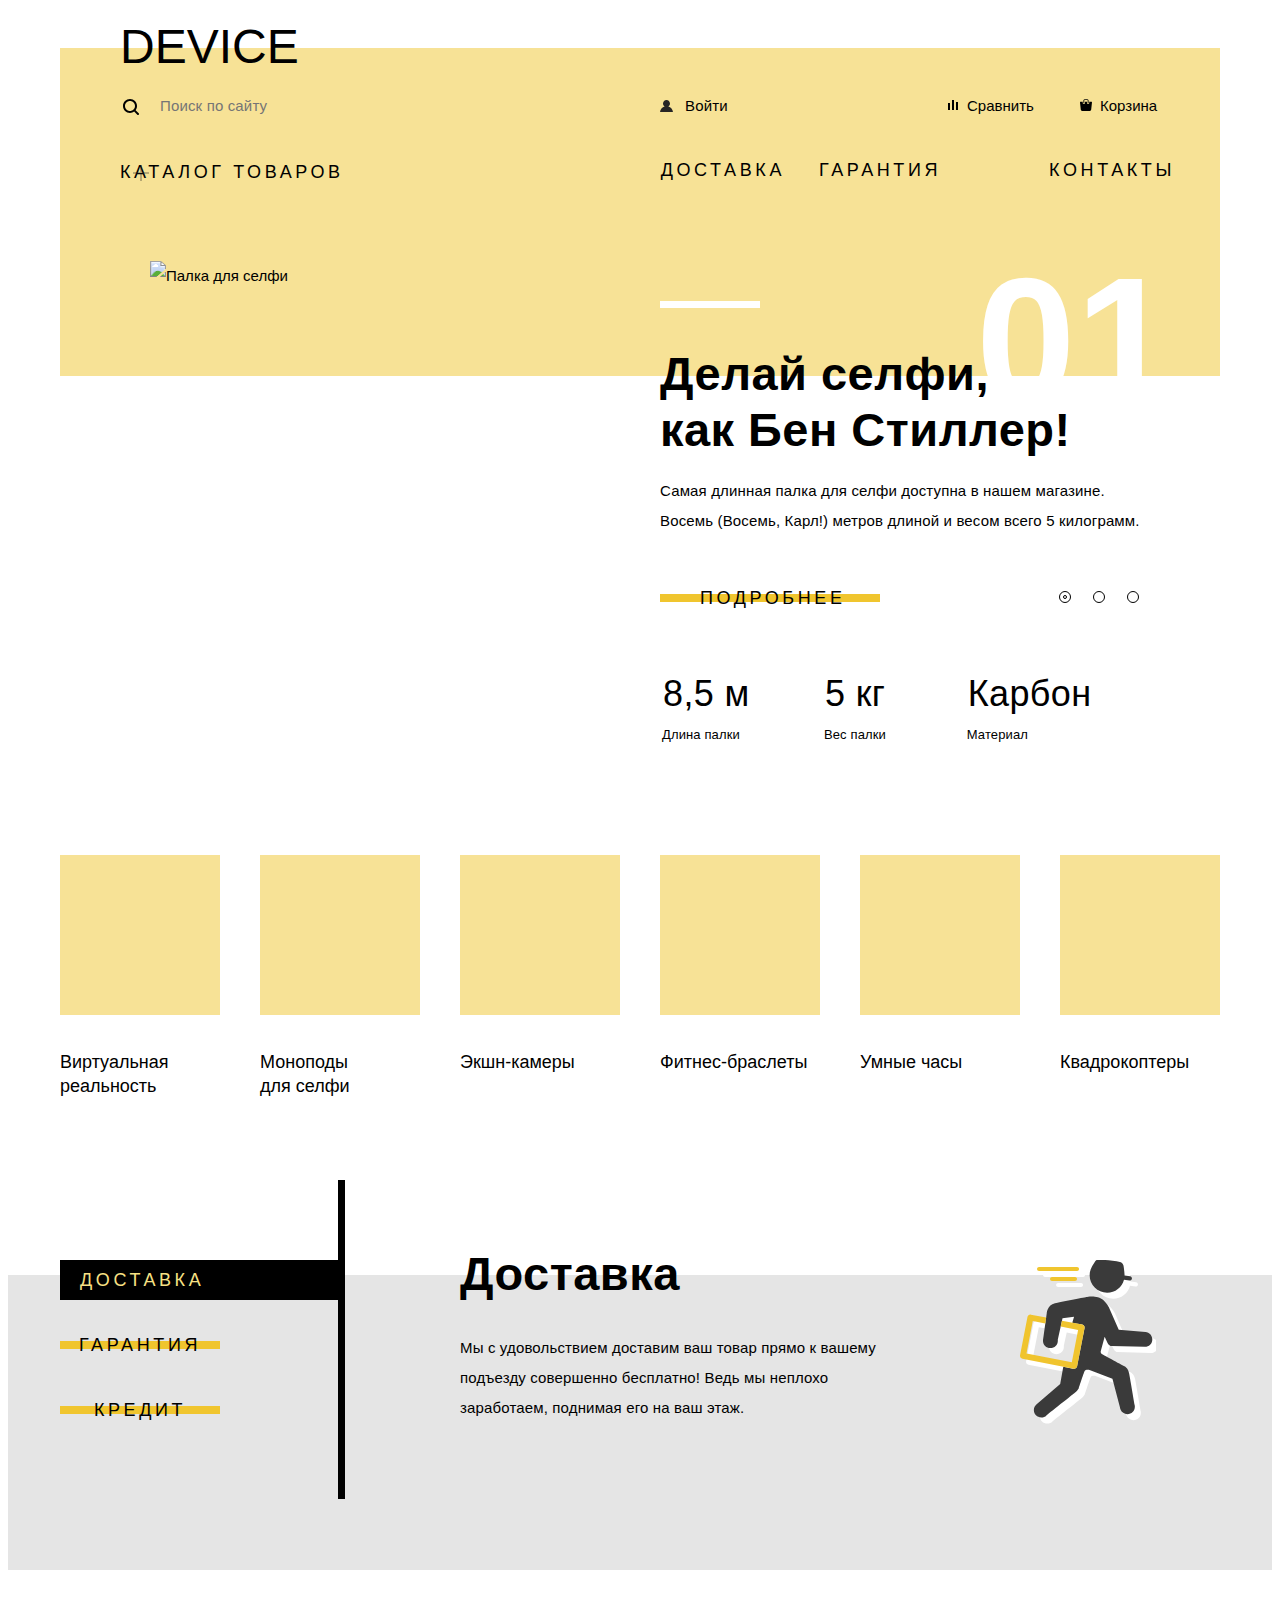
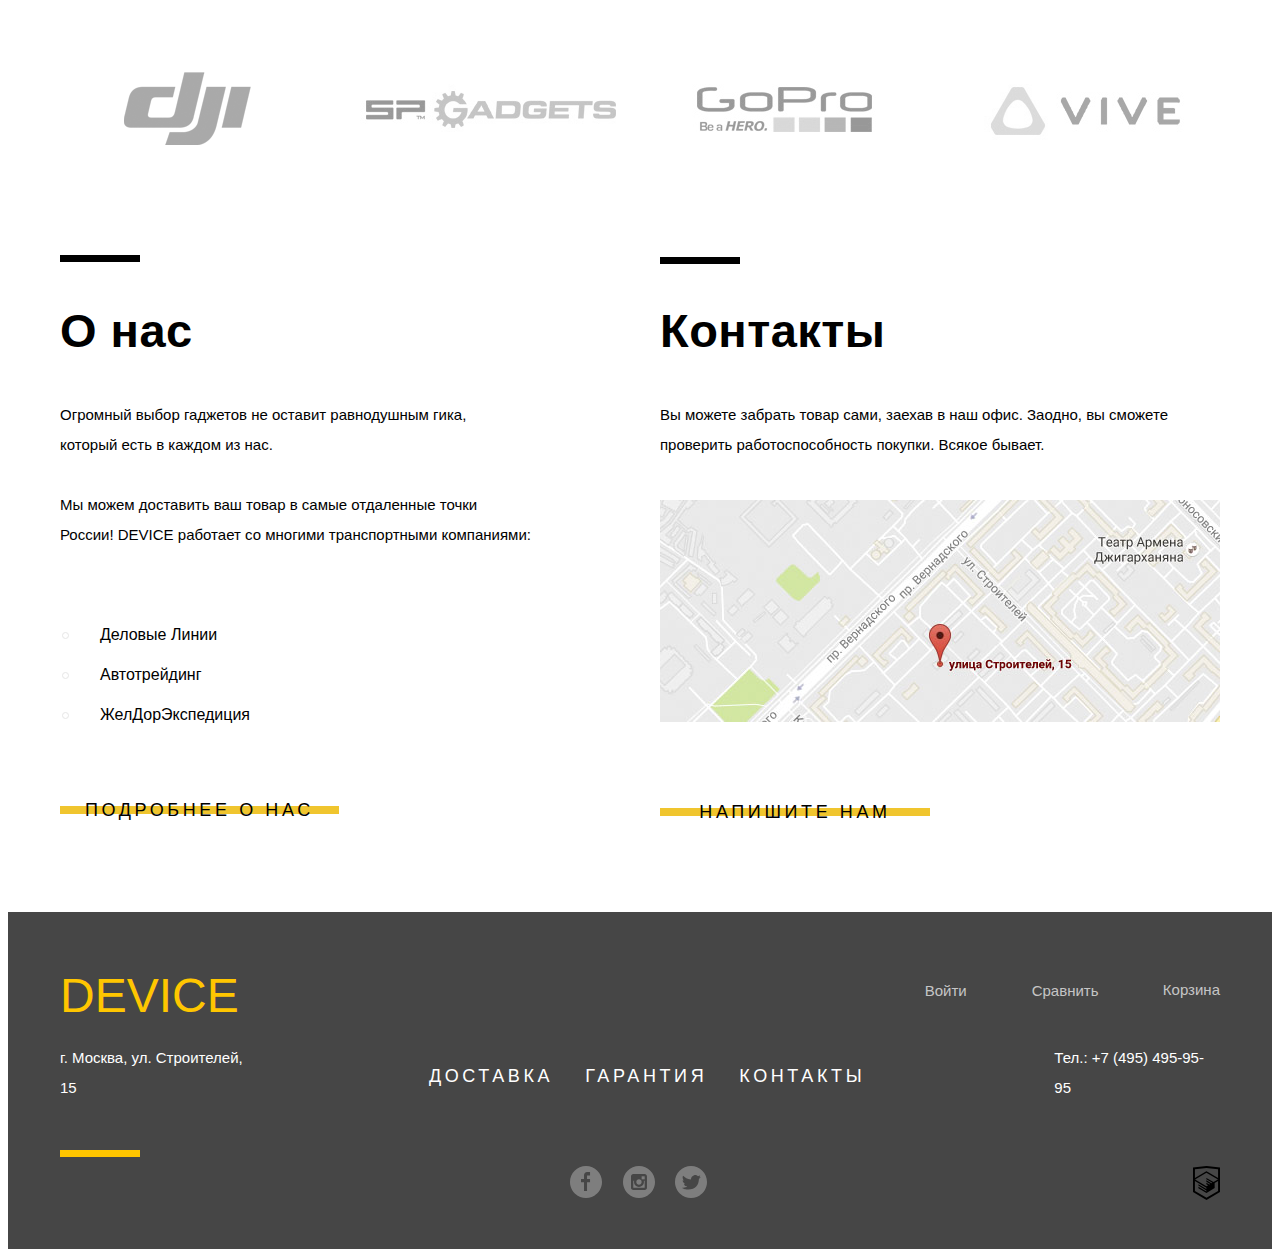
==== commit c5987031: "Корректировка под третью сдачу" ====
--- a/index.html
+++ b/index.html
@@ -50,9 +50,9 @@
         <div class="middle-container">
             <h1 class="visually-hidden">Магазин "Device"</h1>
             <section class="main-container-slider">
-                <input class="visually-hidden" type="radio" id="product-selfie" name="toggle" checked>
-                <input class="visually-hidden" type="radio" id="product-fitness-wristbands" name="toggle">
-                <input class="visually-hidden" type="radio" id="product-quadrupter" name="toggle">
+                <input class="visually-hidden controls-item-selfie" type="radio" id="product-selfie" name="toggle" checked>
+                <input class="visually-hidden controls-item-fitness-wristbands" type="radio" id="product-fitness-wristbands" name="toggle">
+                <input class="visually-hidden controls-item-quadrupter" type="radio" id="product-quadrupter" name="toggle">
                 <div class="slider-controls">
                     <label class="slider-controls-item slider-controls-item--selfie" for="product-selfie"></label>
                     <label class="slider-controls-item slider-controls-item--fitness-wristbands" for="product-fitness-wristbands"></label>
@@ -170,9 +170,9 @@
             <div class="container-services">
                 <h2 class="visually-hidden">Сервисы</h2>
                 <div class="services-wrapper">
-                    <input class="visually-hidden" type="radio" id="delivery-info" name="services-toggle" checked>
-                    <input class="visually-hidden" type="radio" id="warranty-info" name="services-toggle">
-                    <input class="visually-hidden" type="radio" id="credit-info" name="services-toggle">
+                    <input class="visually-hidden services-delivery-item" type="radio" id="delivery-info" name="services-toggle" checked>
+                    <input class="visually-hidden services-warranty-item" type="radio" id="warranty-info" name="services-toggle">
+                    <input class="visually-hidden services-credit-item" type="radio" id="credit-info" name="services-toggle">
                     <div class="services-navigation">
                         <label class="services-delivery" for="delivery-info">Доставка</label>
                         <label class="services-warranty" for="warranty-info">Гарантия</label>
--- a/css/stylesheet.css
+++ b/css/stylesheet.css
@@ -103,7 +103,7 @@
     margin: 0 auto;
     padding-top: 60px;
     padding-right: 20px;
-    padding-bottom: 45px;
+    padding-bottom: 48px;
     padding-left: 20px;
 }
 
@@ -170,8 +170,8 @@
         flex-direction: column;
 
     padding-top: 43px;
-    padding-right: 60px;
-    padding-bottom: 160px;
+    padding-right: 45px;
+    padding-bottom: 158px;
     padding-left: 60px;
 
     background-color: rgba(240,197, 46, .5);
@@ -193,9 +193,9 @@
     display: flex;
         flex-direction: column;
 
-    padding-top: 45px;
-    padding-right: 60px;
-    padding-bottom: 50px;
+    padding-top: 43px;
+    padding-right: 45px;
+    padding-bottom: 45px;
     padding-left: 60px;
 
     background-color: rgba(240,197, 46, .5);
@@ -251,6 +251,7 @@
     position: relative;
 
     width: 355px;
+    height: 30px;
     margin: 0;
     padding: 0;
     padding-right: 80px;
@@ -368,7 +369,9 @@
 
 .login-link
 {
-    margin-right: 20px;
+    margin-right: 23px;
+
+    letter-spacing: .01em;
 }
 
 .logout-link
@@ -415,7 +418,7 @@
     margin: 0;
     margin-right: 35px;
     padding: 0;
-    padding-left: 25px;
+    padding-left: 27px;
 
     vertical-align: top;
 }
@@ -424,7 +427,7 @@
 {
     position: absolute;
     top: 9px;
-    left: 10px;
+    left: 8px;
 
     width: 10px;
     height: 10px;
@@ -483,7 +486,8 @@
 .user_block-search::before
 {
     position: absolute;
-    top: 7px;
+    top: 8px;
+    left: 3px;
 
     width: 16px;
     height: 16px;
@@ -531,6 +535,16 @@
     opacity: .3;
 }
 
+.main-navigation
+{
+    display: -webkit-box;
+    display: -ms-flexbox;
+    display: flex;
+
+    -ms-flex-wrap: nowrap;
+        flex-wrap: nowrap;
+}
+
 .catalog
 {
     position: relative;
@@ -657,22 +671,15 @@
     text-transform: uppercase;
 }
 
-.menu-contacts
-{
-    -ms-flex-item-align: end;
-    align-self: flex-end;
-}
-
 .menu-delivery
 {
-    margin-right: 30px;
+    margin-right: 34px;
 }
 
 .menu-warranty
 {
-    margin-right: 98px;
-}
-
+    margin-right: 108px;
+}
 
 .catalog-options a:hover
 {
@@ -817,9 +824,9 @@
     background-color: inherit;
 }
 
-#product-selfie:checked ~ .slider-controls .slider-controls-item--selfie::before,
-#product-fitness-wristbands:checked ~ .slider-controls .slider-controls-item--fitness-wristbands::before,
-#product-quadrupter:checked ~ .slider-controls .slider-controls-item--quadrupter::before
+.controls-item-selfie:checked ~ .slider-controls .slider-controls-item--selfie::before,
+.controls-item-fitness-wristbands:checked ~ .slider-controls .slider-controls-item--fitness-wristbands::before,
+.controls-item-quadrupter:checked ~ .slider-controls .slider-controls-item--quadrupter::before
 {
     position: absolute;
     z-index: 2;
@@ -943,7 +950,7 @@
 {
     position: absolute;
     z-index: -1;
-    top: 23px;
+    top: 42%;
     left: 0;
 
     width: 100%;
@@ -1339,7 +1346,7 @@
 {
     position: absolute;
     z-index: -1;
-    top: 15px;
+    top: 41%;
     left: 0;
 
     width: 100%;
@@ -1430,7 +1437,7 @@
     display: none;
 }
 
-#delivery-info:checked ~ .services-navigation .services-delivery
+.services-delivery-item:checked ~ .services-navigation .services-delivery
 {
     -webkit-box-sizing: border-box;
             box-sizing: border-box;
@@ -1444,12 +1451,12 @@
     background-color: rgb(0, 0, 0);
 }
 
-#warranty-info:checked ~ .services-navigation .services-warranty
+.services-warranty-item:checked ~ .services-navigation .services-warranty
 {
     -webkit-box-sizing: border-box;
             box-sizing: border-box;
     width: 100%;
-    padding-left: 38px;
+    padding-left: 22px;
 
     content: '';
     text-align: left;
@@ -1458,12 +1465,12 @@
     background-color: rgb(0, 0, 0);
 }
 
-#credit-info:checked ~ .services-navigation .services-credit
+.services-credit-item:checked ~ .services-navigation .services-credit
 {
     -webkit-box-sizing: border-box;
             box-sizing: border-box;
     width: 100%;
-    padding-left: 46px;
+    padding-left: 36px;
 
     content: '';
     text-align: left;
@@ -1680,7 +1687,7 @@
 {
     position: absolute;
     z-index: -1;
-    top: 15px;
+    top: 39%;
     left: 0;
 
     width: 100%;
@@ -1926,7 +1933,8 @@
     -webkit-box-sizing: border-box;
             box-sizing: border-box;
     height: 50px;
-    padding: 20px;
+    padding-left: 20px;
+    padding-right: 20px;
 }
 
 .write_us textarea
@@ -1934,7 +1942,10 @@
     -webkit-box-sizing: border-box;
             box-sizing: border-box;
     height: 155px;
-    padding: 20px;
+    padding-left: 20px;
+    padding-right: 20px;
+    padding-top: 10px;
+    resize: none;
 }
 
 .write_us .button
@@ -1961,14 +1972,14 @@
     text-transform: uppercase;
 
     border: none;
-    background-color: inherit;
+    background-color: transparent;
 }
 
 .write_us .button::before
 {
     position: absolute;
     z-index: -1;
-    top: 16px;
+    top: 39%;
     left: 0;
 
     width: 100%;
@@ -1993,11 +2004,11 @@
 .modal-close,
 .map-close
 {
+    font-size: 0;
+
     position: absolute;
     top: 25px;
     right: 15px;
-    
-    font-size: 0;
 
     width: 50px;
     height: 50px;
@@ -2116,7 +2127,7 @@
 .footer-navigation::before
 {
     position: absolute;
-    top: 120px;
+    top: 122px;
 
     width: 80px;
     height: 7px;
@@ -2156,7 +2167,7 @@
     margin: 0;
     margin-right: 18px;
     padding: 0;
-    padding-top: 3px;
+    padding-top: 4px;
 
     vertical-align: top;
 
@@ -2169,8 +2180,8 @@
     font-size: 15px;
     line-height: 30px;
 
-    padding-top: 3px;
-    padding-right: 20px;
+    padding-top: 4px;
+    padding-right: 15px;
 
     letter-spacing: .01em;
 
@@ -2189,7 +2200,7 @@
     margin: 0;
     margin-right: 40px;
     padding: 0;
-    padding-top: 3px;
+    padding-top: 4px;
     padding-left: 17px;
 
     vertical-align: top;
@@ -2219,8 +2230,8 @@
 .footer-login-link::after
 {
     position: absolute;
-    top: 13px;
-    left: -22px;
+    top: 12px;
+    left: -28px;
 
     width: 13px;
     height: 12px;
@@ -2303,7 +2314,7 @@
     display: -ms-flexbox;
     display: flex;
 
-    margin-bottom: 45px;
+    margin-bottom: 48px;
     padding: 0;
 
     -webkit-box-align: center;
@@ -2321,7 +2332,7 @@
     margin-right: 187px;
     margin-left: 166px;
     padding: 0;
-    padding-top: 9px;
+    padding-top: 6px;
 
     -webkit-box-pack: justify;
     -ms-flex-pack: justify;
@@ -2395,8 +2406,8 @@
 
     display: inline-block;
 
-    width: 32px;
-    height: 32px;
+    width: 35px;
+    height: 35px;
 
     vertical-align: top;
 
@@ -2407,8 +2418,8 @@
 {
     position: absolute;
 
-    width: 32px;
-    height: 32px;
+    width: 34px;
+    height: 34px;
 
     content: '';
 
@@ -2421,8 +2432,8 @@
 {
     position: absolute;
 
-    width: 32px;
-    height: 32px;
+    width: 35px;
+    height: 35px;
 
     content: '';
 
@@ -2435,8 +2446,8 @@
 {
     position: absolute;
 
-    width: 32px;
-    height: 32px;
+    width: 35px;
+    height: 35px;
 
     content: '';
 
@@ -2462,12 +2473,12 @@
 .html-academy
 {
     position: absolute;
-    top: 3px;
+    top: 0px;
     bottom: 0;
-    left: 625px;
-
-    width: 27px;
-    height: 35px;
+    left: 623px;
+
+    width: 30px;
+    height: 40px;
 }
 
 .html-academy:hover
@@ -2484,8 +2495,8 @@
 {
     position: absolute;
 
-    width: 27px;
-    height: 35px;
+    width: 30px;
+    height: 40px;
 
     content: '';
 
@@ -2502,102 +2513,106 @@
     margin: 0;
     margin-bottom: 45px;
     padding: 0;
-    padding-top: 30px;
+    padding-top: 38px;
     padding-left: 60px;
 }
 
 .breadcrumbs-wrapper
 {
     position: relative;
-
+    display: flex;
+
+    padding: 0;
+    margin: 0;
+}
+
+.breadcumbs-main,
+.breadcumbs-catalog {
+    padding: 0;
+    margin: 0;
+    margin-right: 40px;
+}
+
+.breadcrumbs-wrapper::before
+{
+    position: absolute;
+    top: 9px;
+    left: 70px;
+
+    width: 6px;
+    height: 10px;
+
+    content: '';
+
+    background-image: url('../img/icons/nav-arrow-icon.svg');
+    background-repeat: no-repeat;
+    background-position: 0 0;
+}
+
+.breadcrumbs-wrapper::after
+{
+    position: absolute;
+    top: 9px;
+    left: 220px;
+
+    width: 6px;
+    height: 10px;
+
+    content: '';
+
+    background-image: url('../img/icons/nav-arrow-icon.svg');
+    background-repeat: no-repeat;
+    background-position: 0 0;
+}
+
+.breadcrumbs h1
+{
+    font-family: 'gilroyextrabold', Arial, sans-serif;
+    font-size: 47px;
+    line-height: 48px;
+
+    margin: 0;
+    margin-bottom: 25px;
+    padding: 0;
+
+    letter-spacing: .01em;
+}
+
+.breadcrumbs a,
+.breadcrumbs span
+{
+    font-family: 'open_sanslight', Arial, sans-serif;
+    font-size: 14px;
+    line-height: 24px;
+
+    color: rgba(0, 0, 0, .3);
+}
+
+.breadcrumbs span {
+    margin: 0;
+    padding: 0;
+}
+
+.breadcrumbs a:hover
+{
+    color: rgba(0, 0, 0, .6);
+}
+
+.breadcrumbs a:active
+{
+    color: rgba(0, 0, 0, .1);
+}
+
+.main-container-wrapper
+{
     display: -webkit-box;
     display: -ms-flexbox;
     display: flex;
 
-    max-width: 385px;
-
-    -webkit-box-pack: justify;
-    -ms-flex-pack: justify;
-    justify-content: space-between;
-}
-
-.breadcrumbs-wrapper::before
-{
-    position: absolute;
-    top: 9px;
-    left: 70px;
-
-    width: 4px;
-    height: 7px;
-
-    content: '';
-
-    background-image: url('../img/icons/nav-arrow-icon.svg');
-    background-repeat: no-repeat;
-    background-position: 0 0;
-}
-
-.breadcrumbs-wrapper::after
-{
-    position: absolute;
-    top: 9px;
-    left: 220px;
-
-    width: 4px;
-    height: 7px;
-
-    content: '';
-
-    background-image: url('../img/icons/nav-arrow-icon.svg');
-    background-repeat: no-repeat;
-    background-position: 0 0;
-}
-
-.breadcrumbs h1
-{
-    font-family: 'gilroyextrabold', Arial, sans-serif;
-    font-size: 47px;
-    line-height: 48px;
-
-    margin: 0;
-    margin-bottom: 28px;
-    padding: 0;
-
-    letter-spacing: .01em;
-}
-
-.breadcrumbs a
-{
-    font-family: 'open_sanslight', Arial, sans-serif;
-    font-size: 14px;
-    line-height: 24px;
-
-    margin: 0;
-    padding: 0;
-
-    color: rgba(0, 0, 0, .3);
-}
-
-.breadcrumbs a:hover
-{
-    color: rgba(0, 0, 0, .6);
-}
-
-.breadcrumbs a:active
-{
-    color: rgba(0, 0, 0, .1);
-}
-
-.main-container-wrapper
-{
-    display: -webkit-box;
-    display: -ms-flexbox;
-    display: flex;
-
     margin-bottom: 0;
-    padding-left: 40px;
-
-    background-color: rgb(255, 255, 255);
+    padding-left: 43px;
+
+    background-color: inherit;
 }
 
 
@@ -2631,14 +2646,32 @@
 
     width: 240px;
     margin: 0;
-    margin-right: 50px;
-    padding: 0;
-    padding-right: 50px;
-
-    background-color: rgba(0, 0, 0, .08);
+    padding: 0;
+    padding-right: 45px;
+    
+    
+    background-color: rgb(239, 239, 239);
+
 }
 
 .main-container-search::after
+{
+    position: absolute;
+    top: 50px;
+    left: -50vw;
+    
+    width: 50vw;
+    height: 100%;
+
+
+    content: '';
+
+    background-color: rgb(239, 239, 239);
+    z-index: -1;
+
+}
+
+.main-container-search h3::after
 {
     position: absolute;
     top: 0;
@@ -2648,22 +2681,8 @@
     height: 100%;
 
     content: '';
-
-    background-color: rgba(0, 0, 0, .08);
-}
-
-.main-container-search h3::after
-{
-    position: absolute;
-    top: 0;
-    left: -50vw;
-
-    width: 50vw;
-    height: 100%;
-
-    content: '';
-
-    background-color: rgba(0, 0, 0, .08);
+    
+    background-color: rgb(220, 220, 220);
 }
 
 .main-container-search h3
@@ -2679,21 +2698,18 @@
     -webkit-box-sizing: border-box;
             box-sizing: border-box;
     height: 70px;
-    margin: 0;
+    width: 285px;
+    margin: 0;
+    padding-left: 20px;
+    padding-top: 22px;
     margin-bottom: 70px;
-    padding: 0;
-    padding-top: 22px;
-    padding-right: 182px;
-    padding-bottom: 20px;
-    padding-left: 20px;
-
+    
     vertical-align: top;
     letter-spacing: .2em;
     text-transform: uppercase;
-
-    background-color: rgba(0, 0, 0, .08);
-
-    background-blend-mode: normal;
+        
+    background-color: rgb(220, 220, 220);
+
     -webkit-box-pack: center;
     -ms-flex-pack: center;
     justify-content: center;
@@ -2709,17 +2725,17 @@
     padding: 0;
 }
 
-.filter-item::before
-{
-    position: absolute;
-    top: 0;
-    left: 18px;
+.filter-item::after
+{
+    position: absolute;
 
     width: 201px;
     height: 2px;
-
-    content: '';
-
+    left: 16px;
+    bottom: 135px;
+
+    content: '';
+    
     background-color: rgb(0, 0, 0);
 }
 
@@ -2733,7 +2749,7 @@
     margin: 0;
     padding: 0;
     padding-bottom: 40px;
-    padding-left: 22px;
+    padding-left: 17px;
 
     border: none;
 }
@@ -2754,13 +2770,14 @@
     padding-top: 15px;
 }
 
-.main-container-color::before
-{
-    position: absolute;
-    top: 2px;
+.main-container-color::after
+{
+    position: absolute;
 
     width: 201px;
     height: 2px;
+    left: 16px;
+    bottom: 280px;
 
     content: '';
 
@@ -2784,7 +2801,7 @@
 
     margin: 0;
     padding: 0;
-    padding-left: 35px;
+    padding-left: 37px;
 
     letter-spacing: .01em;
 }
@@ -2796,18 +2813,19 @@
     margin: 0;
     margin-bottom: 17px;
     padding: 0;
-    padding-left: 20px;
+    padding-left: 15px;
 
     border: none;
 }
 
-.main-container-bluetooth::before
-{
-    position: absolute;
-    top: 2px;
+.main-container-bluetooth::after
+{
+    position: absolute;
 
     width: 201px;
     height: 2px;
+    left: 16px;
+    bottom: 149px;
 
     content: '';
 
@@ -2833,7 +2851,7 @@
     -webkit-box-sizing: border-box;
             box-sizing: border-box;
     width: 200px;
-    margin-top: 40px;
+    margin-top: 35px;
 }
 
 .filter-item legend
@@ -2889,12 +2907,12 @@
 
 .range-controls .toggle-min
 {
-    left: 15px;
+    left: 10px;
 }
 
 .range-controls .toggle-max
 {
-    left: 130px;
+    left: 125px;
 }
 
 
@@ -2923,10 +2941,11 @@
 
     -webkit-box-sizing: border-box;
             box-sizing: border-box;
-    width: 100px;
-    margin: 0;
-    padding: 0;
-    padding-left: 15px;
+    width: 93px;
+    margin: 0;
+    padding: 0;
+    padding-top: 3px;
+    padding-left: 14px;
 
     vertical-align: top;
 
@@ -2984,7 +3003,7 @@
 {
     position: absolute;
     z-index: -1;
-    top: 16px;
+    top: 39%;
     left: 0;
 
     width: 100%;
@@ -3033,25 +3052,31 @@
     position: relative;
 
     width: 820px;
-}
-
-.items-wrapper::after
+    padding-left: 50px;
+}
+
+.main-container-sorting::after
 {
     position: absolute;
     top: 0;
     right: -50vw;
 
     width: 50vw;
-    height: 5.6%;
-
-    content: '';
-
-    background-color: rgba(0, 0, 0, .08);
+    height: 100%;
+
+    content: '';
+
+    background-color: rgb(239, 239, 239);
 }
 
 .main-container-sorting-criterion a
 {
     color: rgba(0, 0, 0, .3);
+}
+
+.main-container-sorting-criterion a:nth-child(1)
+{
+    color: rgba(0, 0, 0, 1.0);
 }
 
 .main-container-sorting-criterion a:hover
@@ -3095,6 +3120,8 @@
 
 .main-container-sorting
 {
+    position: relative;
+    
     display: -webkit-box;
     display: -ms-flexbox;
     display: flex;
@@ -3104,12 +3131,12 @@
             box-sizing: border-box;
     height: 70px;
     margin: 0;
-    margin-bottom: 50px;
+    margin-bottom: 45px;
     margin-left: -50px;
     padding: 0;
-    padding-left: 70px;
-
-    background-color: rgba(0, 0, 0, .08);
+    padding-left: 73px;
+
+    background-color: rgb(239, 239, 239);
 
     -webkit-box-orient: horizontal;
     -webkit-box-direction: normal;
@@ -3139,6 +3166,7 @@
 {
     position: absolute;
     top: 5px;
+    left: -5px;
 
     width: 11px;
     height: 10px;
@@ -3165,11 +3193,18 @@
     background-position: 0 0;
 }
 
-.main-container-items-list
+.main-container-items
 {
     display: -webkit-box;
     display: -ms-flexbox;
     display: flex;
+}
+
+.main-container-items-list
+{
+    display: -webkit-box;
+    display: -ms-flexbox;
+    display: flex;
 
     margin-bottom: 23px;
 
@@ -3179,13 +3214,20 @@
         flex-wrap: wrap;
 }
 
+.items-wrap
+{
+    display: -webkit-box;
+    display: -ms-flexbox;
+    display: flex;
+}
+
 .items-list
 {
     position: relative;
 
     width: 360px;
     height: 480px;
-    padding-top: 20px;
+    padding-top: 25px;
     padding-right: 20px;
     padding-left: 20px;
 }
@@ -3197,8 +3239,8 @@
     line-height: 24px;
 
     position: absolute;
-    top: 40px;
-    right: 40px;
+    top: 50px;
+    right: 45px;
 
     -webkit-box-sizing: border-box;
             box-sizing: border-box;
@@ -3246,7 +3288,7 @@
     font-size: 16px;
     line-height: 24px;
 
-    width: 80px;
+    width: 83px;
     margin: 0;
     padding: 0;
     padding-top: 23px;
@@ -3260,7 +3302,7 @@
 .items-user-interaction
 {
     position: absolute;
-    top: 20px;
+    top: 25px;
     left: 20px;
 
     display: none;
@@ -3296,7 +3338,7 @@
 {
     position: absolute;
     z-index: -1;
-    top: 16px;
+    top: 39%;
     left: 0;
 
     width: 100%;
@@ -3364,7 +3406,7 @@
 
 .items-wrapper
 {
-    margin-bottom: 75px;
+    margin-bottom: 76px;
 }
 
 .pagination
@@ -3376,9 +3418,10 @@
 
     -webkit-box-sizing: border-box;
             box-sizing: border-box;
-    width: 760px;
+    width: 763px;
     height: 70px;
     margin: 0;
+    margin-top: -7px;
     margin-left: 20px;
     padding: 0;
 
@@ -3419,6 +3462,11 @@
     color: rgba(0, 0, 0, .3);
 }
 
+.pagination button:nth-child(1)
+{
+    margin-right: 210px;
+}
+
 .pages
 {
     font-family: 'gilroyextrabold', Arial, sans-serif;
@@ -3430,7 +3478,8 @@
     display: flex;
 
     width: 90px;
-    margin: 0 auto;
+    margin: 0;
+    margin-right: 200px;
     padding: 0;
 
     letter-spacing: .2em;
@@ -3474,7 +3523,7 @@
     left: -1px;
 
     width: 30px;
-    height: 25px;
+    height: 28px;
 
     content: '';
 
@@ -3524,8 +3573,8 @@
     top: -5px;
     left: -40px;
 
-    width: 26px;
-    height: 26px;
+    width: 28px;
+    height: 28px;
 
     content: '';
 
@@ -3553,3 +3602,13 @@
 {
     opacity: .6;
 }
+
+.current {
+    color: (0, 0, 0);
+    opacity: 1.0;
+}
+
+.current a{
+    color: (0, 0, 0);
+    opacity: 1.0;
+}
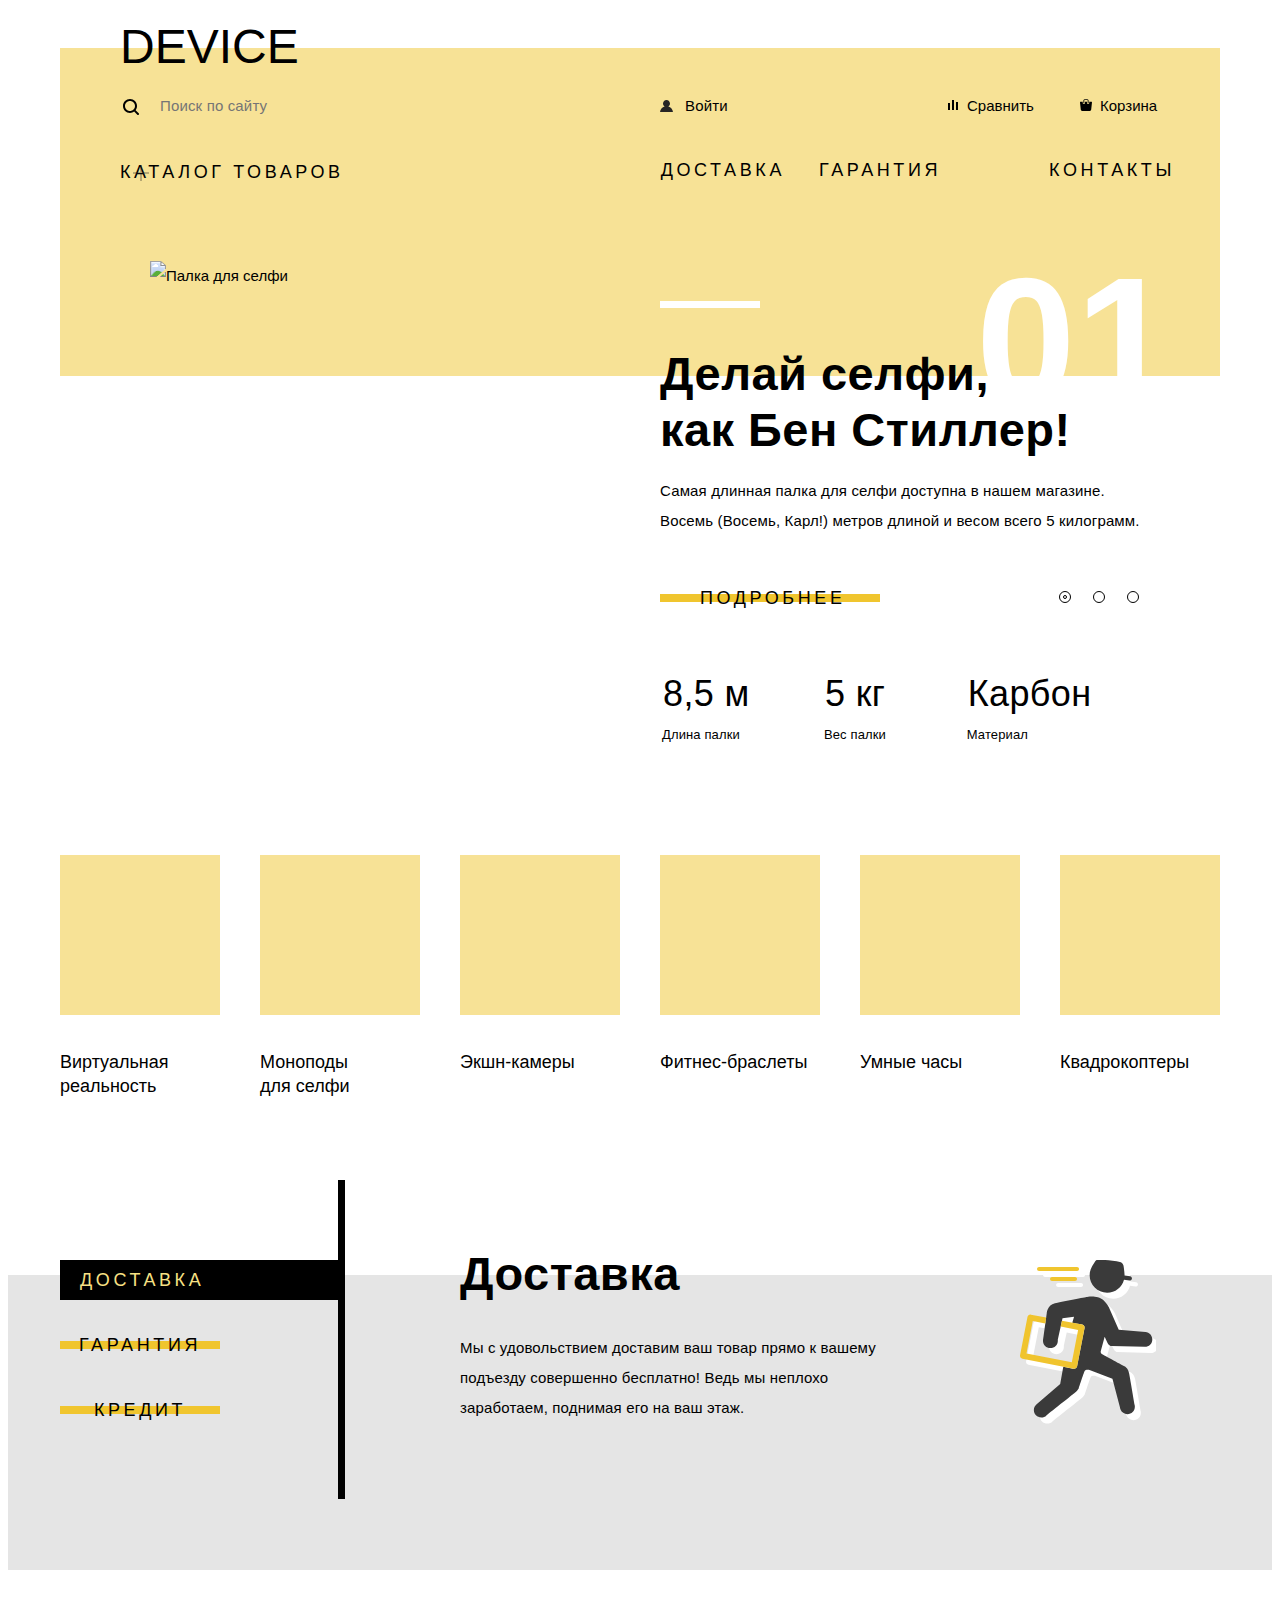
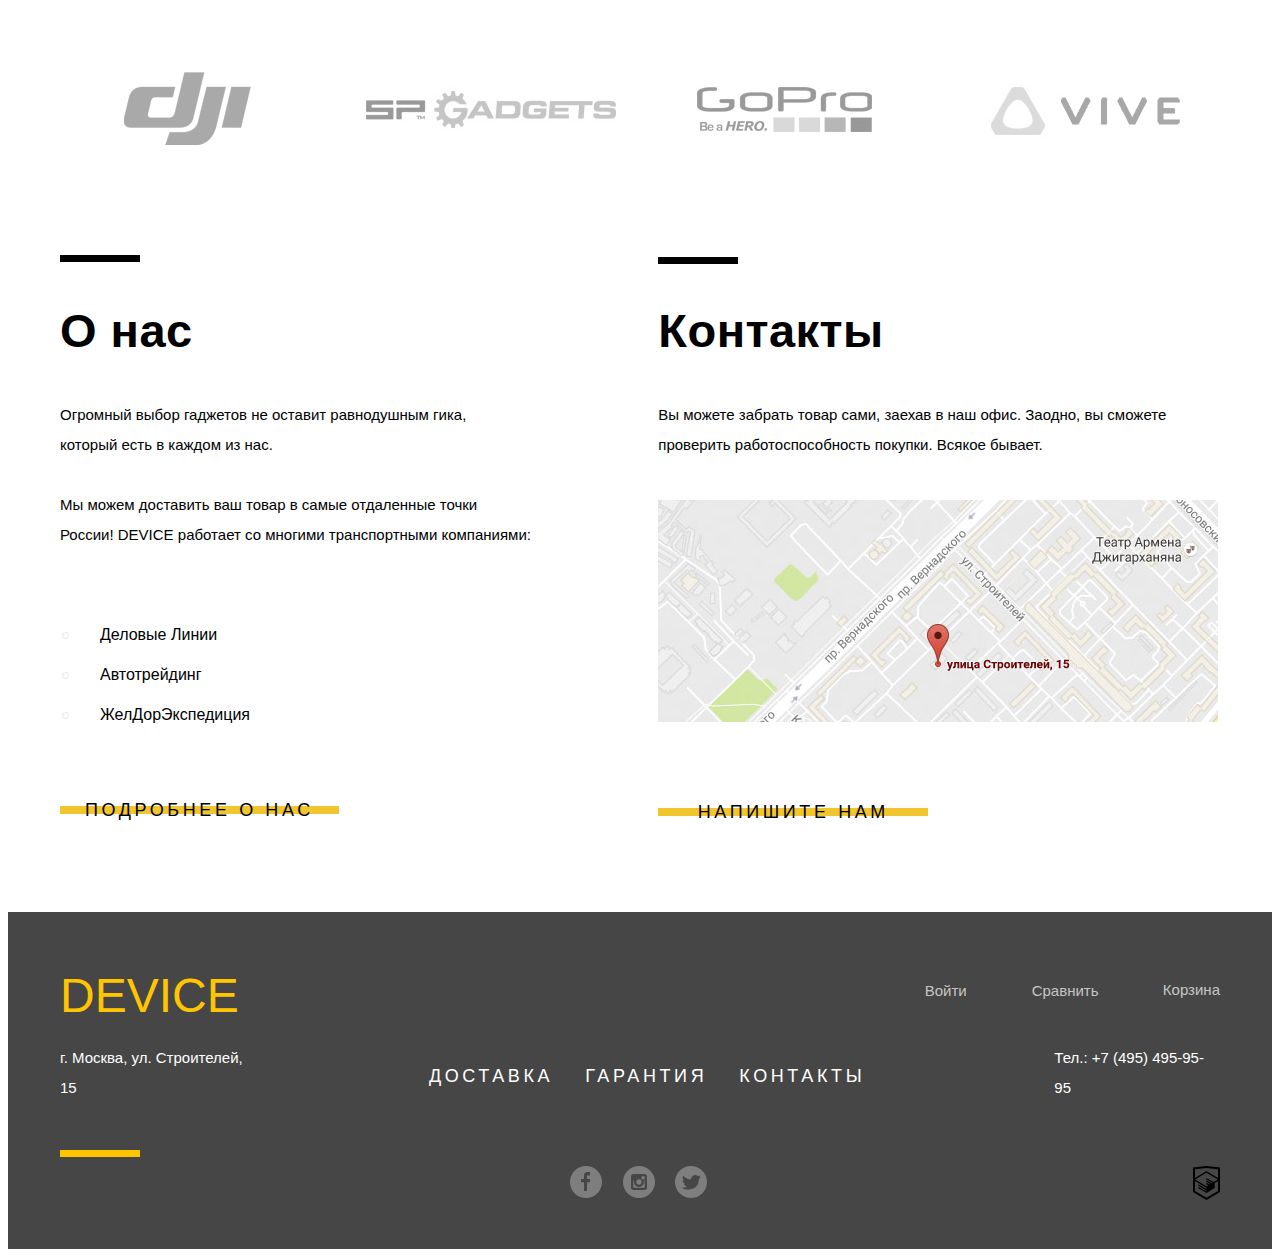
==== commit c7428e5b: "Исправлено переполнение хэдера" ====
--- a/index.html
+++ b/index.html
@@ -31,12 +31,30 @@
                 <div class="catalog">
                     <a class="menu-catalog">Каталог товаров</a>
                     <div class="catalog-options">
-                        <a href="./catalog.html">Виртуальная реальность</a>
-                        <a href="./catalog.html">Моноподы для селфи</a>
-                        <a href="./catalog.html">Экшн-камеры</a>
-                        <a href="./catalog.html">Фитнес-браслеты</a>
-                        <a href="./catalog.html">Умные часы</a>
-                        <a href="./catalog.html">Квадрокоптеры</a>
+                        <ul class="catalog-option-first_list">
+                            <li>
+                                <a href="./catalog.html">Виртуальная реальность</a>
+                            </li>
+                            <li>
+                                <a href="./catalog.html">Моноподы для селфи</a>
+                            </li>
+                            <li>
+                                <a href="./catalog.html">Экшн-камеры</a>
+                            </li>
+                        </ul>
+                        <ul class="catalog-option-second_list">
+                            <li>
+                                <a href="./catalog.html">Фитнес-браслеты</a>
+                            </li>
+                            <li>
+                                <a href="./catalog.html">Умные часы</a>
+                            </li>
+                        </ul>
+                        <ul class="catalog-option-third-list">
+                            <li>
+                                <a href="./catalog.html">Квадрокоптеры</a>
+                            </li>
+                        </ul>
                     </div>
                 </div>
                 <a class="menu-delivery" href="#delivery">Доставка</a>
--- a/css/stylesheet.css
+++ b/css/stylesheet.css
@@ -357,11 +357,12 @@
     display: -webkit-box;
     display: -ms-flexbox;
     display: flex;
+    flex-wrap: wrap;
 
     -webkit-box-sizing: border-box;
             box-sizing: border-box;
     width: 280px;
-    height: 20px;
+
     padding-left: 25px;
 }
 
@@ -369,6 +370,8 @@
 
 .login-link
 {
+    width: 140px;
+    
     margin-right: 23px;
 
     letter-spacing: .01em;
@@ -565,14 +568,32 @@
 
     display: none;
 
-    width: 1160px;
-    height: 165px;
-    margin: 0;
-    padding-left: 60px;
+    min-width: 1160px;
+    margin: 0;
+    padding-left: 20px;
 
     letter-spacing: .01em;
 
     background-color: rgb(247, 226, 150);
+}
+
+.catalog-option-first_list,
+.catalog-option-second_list,
+.catalog-option-third-list {
+    margin: 0;
+    padding: 0;
+    padding-top: 10px;
+    width: 240px;
+}
+
+.catalog-option-first_list {
+    padding-left: 40px;
+}
+
+.catalog-option-first_list li:last-child,
+.catalog-option-second_list li:last-child,
+.catalog-option-third-list li:last-child{
+    padding-bottom: 40px;
 }
 
 .catalog:hover .catalog-options
@@ -582,32 +603,12 @@
     display: -webkit-box;
     display: -ms-flexbox;
     display: flex;
-        flex-direction: column;
-
-    -webkit-box-sizing: border-box;
-            box-sizing: border-box;
-    padding-top: 15px;
-    padding-bottom: 45px;
-
-    -webkit-box-orient: vertical;
-    -webkit-box-direction: normal;
-    -ms-flex-direction: column;
-    -ms-flex-line-pack: start;
-    align-content: flex-start;
+
+    -webkit-box-sizing: border-box;
+            box-sizing: border-box;
+
     -ms-flex-wrap: wrap;
         flex-wrap: wrap;
-}
-
-.catalog-options a
-{
-    width: 190px;
-    height: 30px;
-    margin-right: 45px;
-}
-
-.catalog-options a:nth-child(5)
-{
-    margin-bottom: 40px;
 }
 
 .menu-catalog
@@ -652,6 +653,10 @@
 {
     color: rgba(0, 0, 0, .6);
 }
+
+.catalog-options-first-list:last-child {
+}
+
 
 .menu-delivery,
 .menu-warranty,
@@ -705,7 +710,10 @@
 .pagination,
 .main-container-bluetooth ul,
 .navigation-list,
-.about-companys
+.about-companys,
+.catalog-option-first_list,
+.catalog-option-second_list,
+.catalog-option-third-list
 {
     list-style: none;
 }
@@ -1054,6 +1062,7 @@
     display: -webkit-box;
     display: -ms-flexbox;
     display: flex;
+    flex-wrap: wrap;
 
     height: 240px;
     margin: 0;
@@ -1487,6 +1496,7 @@
     display: -webkit-box;
     display: -ms-flexbox;
     display: flex;
+    flex-wrap: wrap;
 
     margin: 0;
     margin-bottom: 85px;
@@ -1540,7 +1550,7 @@
 {
     -webkit-box-sizing: border-box;
             box-sizing: border-box;
-    min-width: 500px;
+    width: 740px;
     margin-right: 100px;
 }
 
@@ -2131,6 +2141,7 @@
 
     width: 80px;
     height: 7px;
+    z-index: 1;
 
     content: '';
 
@@ -2322,6 +2333,10 @@
     align-items: center;
 }
 
+.footer-navigation p {
+     z-index: 2;
+}
+
 .footer-wrapper
 {
     display: -webkit-box;
@@ -2389,6 +2404,7 @@
     display: -webkit-box;
     display: -ms-flexbox;
     display: flex;
+    flex-wrap: wrap;
 
     width: 140px;
     margin: 0 auto;
@@ -2720,7 +2736,7 @@
 {
     position: relative;
 
-    height: 135px;
+    min-height: 135px;
     margin: 0;
     padding: 0;
 }
@@ -3126,9 +3142,8 @@
     display: -ms-flexbox;
     display: flex;
         flex-direction: row;
-
-    -webkit-box-sizing: border-box;
-            box-sizing: border-box;
+    flex-wrap: wrap;
+
     height: 70px;
     margin: 0;
     margin-bottom: 45px;
@@ -3415,10 +3430,11 @@
     display: -ms-flexbox;
     display: flex;
         flex-direction: row;
-
-    -webkit-box-sizing: border-box;
-            box-sizing: border-box;
-    width: 763px;
+    flex-wrap: wrap;
+
+    -webkit-box-sizing: border-box;
+            box-sizing: border-box;
+    width: 766px;
     height: 70px;
     margin: 0;
     margin-top: -7px;
@@ -3477,7 +3493,7 @@
     display: -ms-flexbox;
     display: flex;
 
-    width: 90px;
+    min-width: 90px;
     margin: 0;
     margin-right: 200px;
     padding: 0;
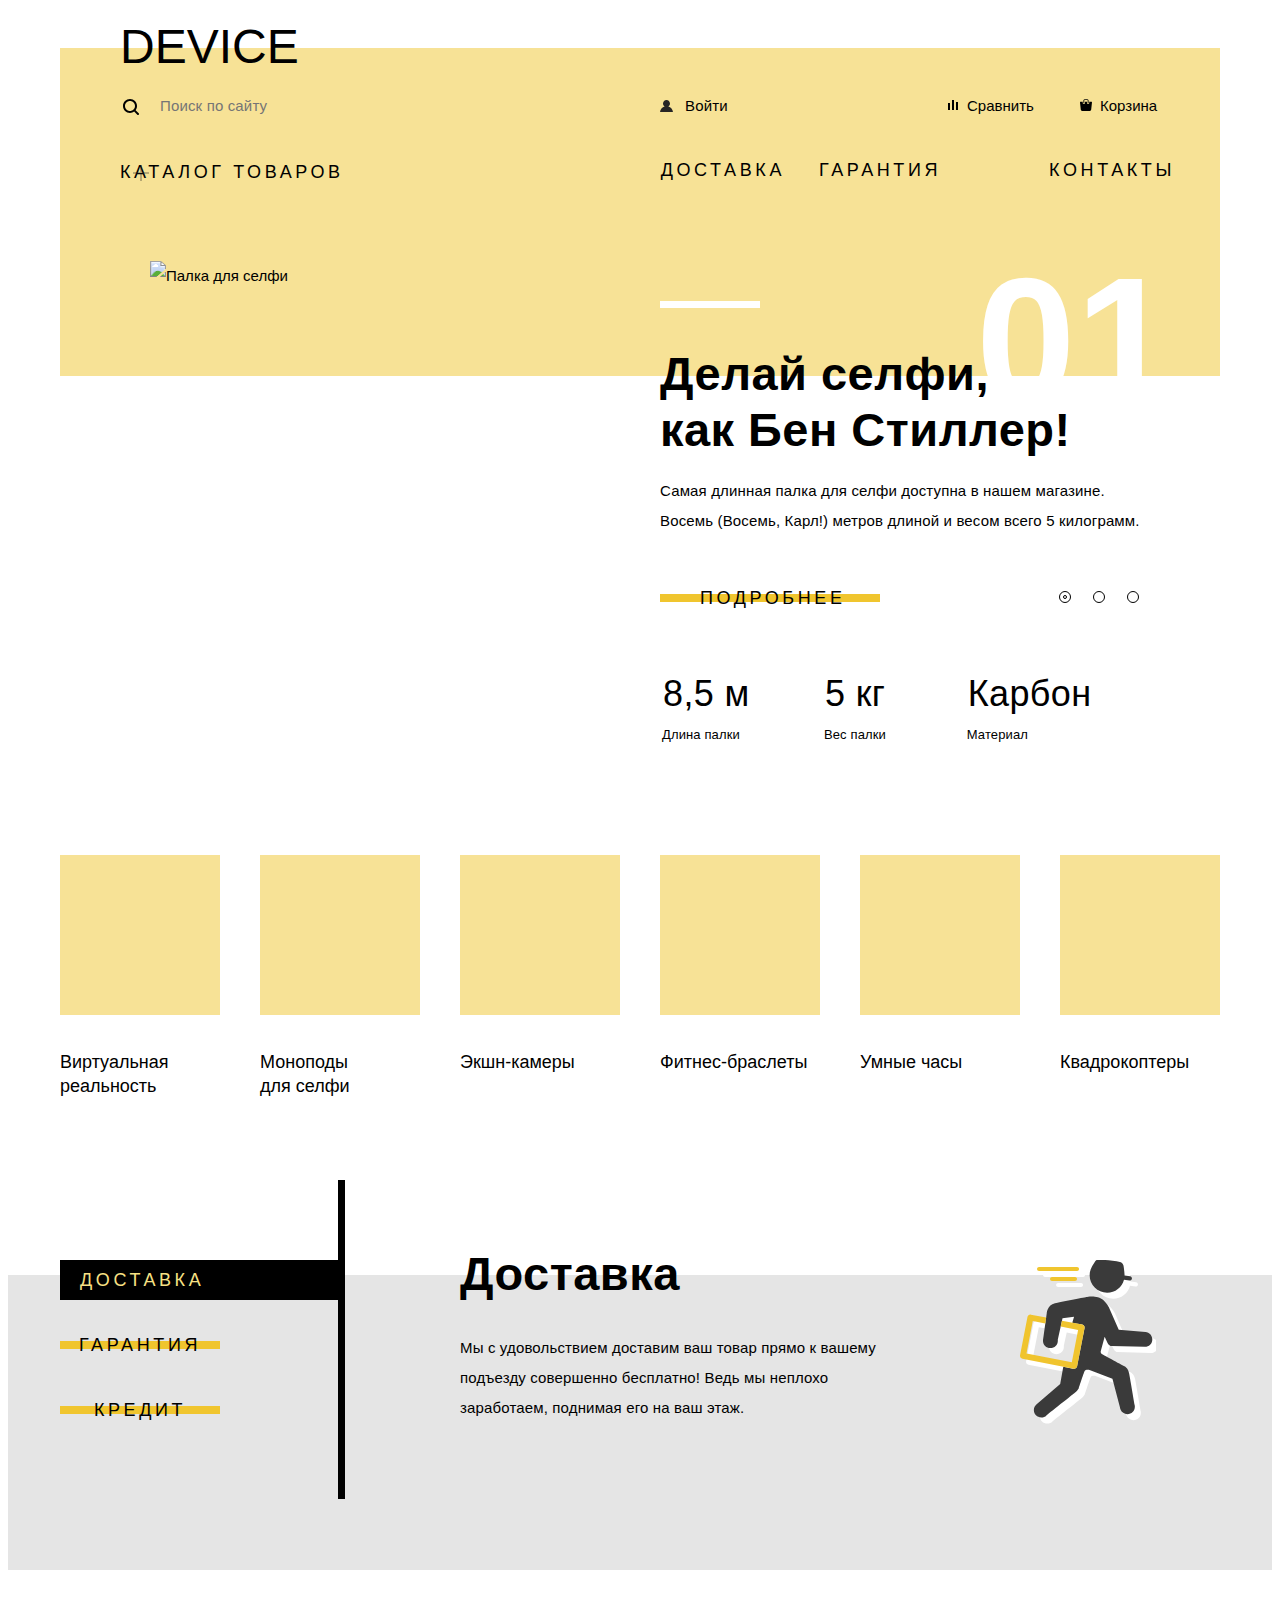
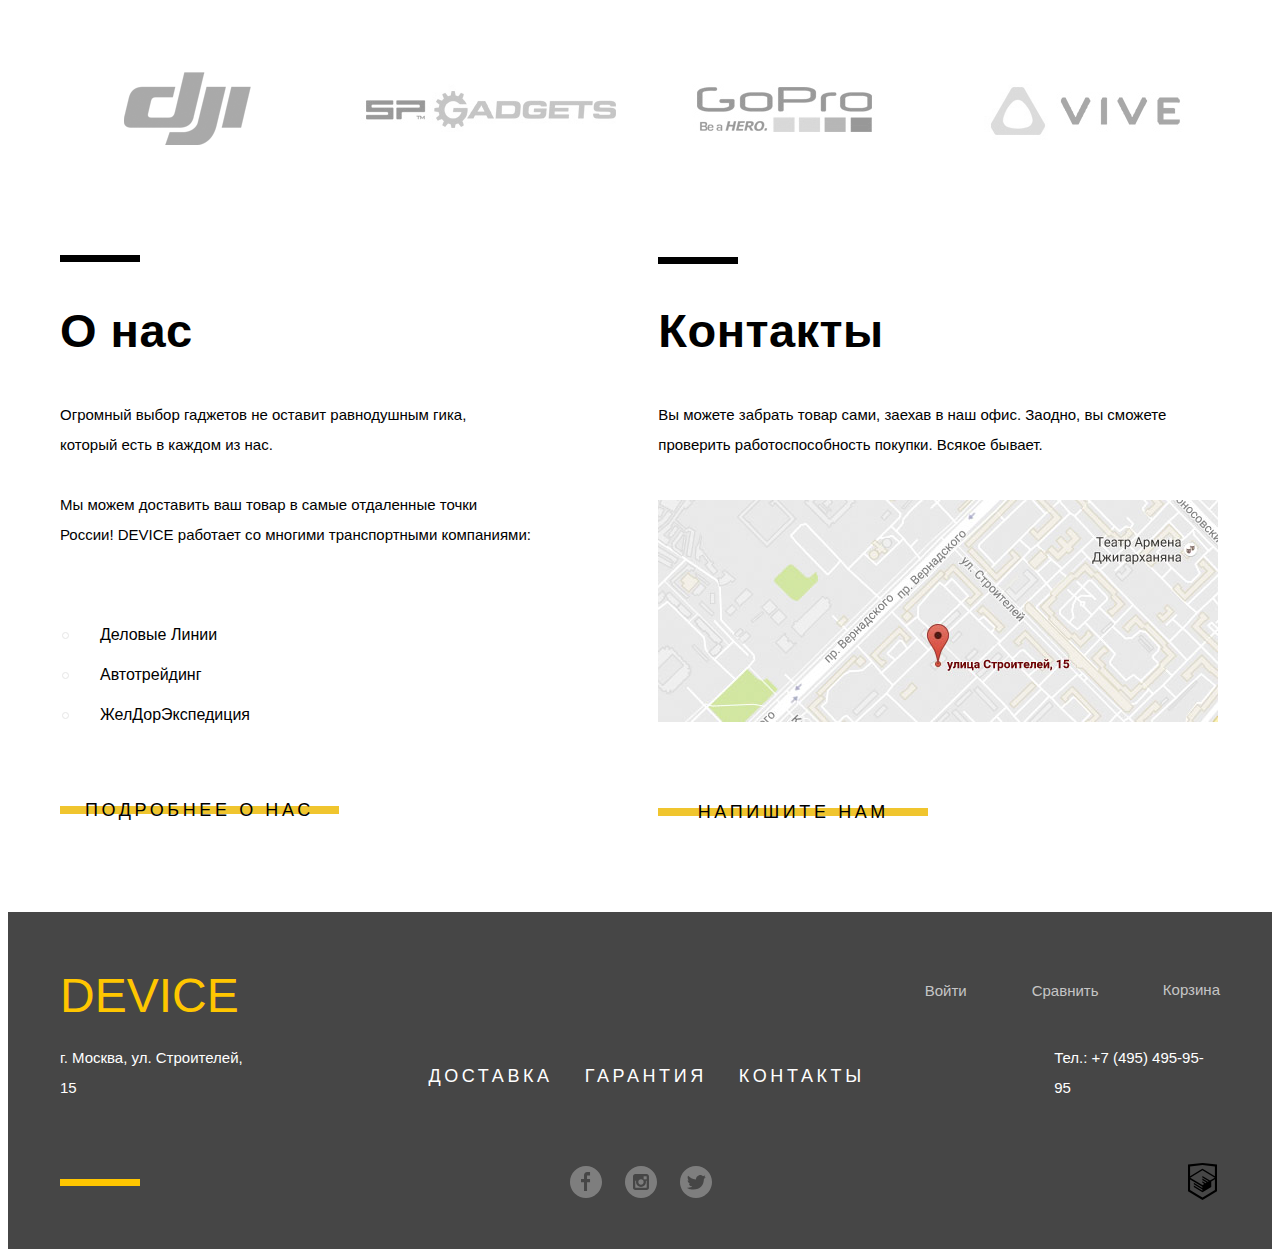
==== commit 59c49808: "Архив для 3 сдачи" ====
--- a/index.html
+++ b/index.html
@@ -4,7 +4,7 @@
 <head>
     <meta charset="utf-8">
     <title>Магазин "Device"</title>
-    <link href="css/stylesheet.css" rel="stylesheet">
+    <link href="css/stylesheet-mini.css" rel="stylesheet">
     <link href="css/normalize.css" rel="stylesheet">
 </head>
 
@@ -31,7 +31,7 @@
                 <div class="catalog">
                     <a class="menu-catalog">Каталог товаров</a>
                     <div class="catalog-options">
-                        <ul class="catalog-option-first_list">
+                        <ul class="catalog-option-list">
                             <li>
                                 <a href="./catalog.html">Виртуальная реальность</a>
                             </li>
@@ -42,7 +42,7 @@
                                 <a href="./catalog.html">Экшн-камеры</a>
                             </li>
                         </ul>
-                        <ul class="catalog-option-second_list">
+                        <ul class="catalog-option-list">
                             <li>
                                 <a href="./catalog.html">Фитнес-браслеты</a>
                             </li>
@@ -50,7 +50,7 @@
                                 <a href="./catalog.html">Умные часы</a>
                             </li>
                         </ul>
-                        <ul class="catalog-option-third-list">
+                        <ul class="catalog-option-list">
                             <li>
                                 <a href="./catalog.html">Квадрокоптеры</a>
                             </li>
@@ -142,47 +142,47 @@
                     </li>
                 </ul>
             </section>
-            <ul class="popular">
-                <li class="visually-hidden">
-                    <h2>Каталог товаров</h2>
-                </li>
-                <li>
-                    <a href="./catalog.html">
+            <div class="popular-wrapper">
+                <h2 class="visually-hidden">Популярные товары</h2>
+                <ul class="popular">
+                    <li>
+                        <a href="./catalog.html">
                             <span class="popular-block virtual-reality"></span>
                             <p>Виртуальная реальность</p>
-                        </a>
-                </li>
-                <li>
-                    <a href="./catalog.html">
+                    </a>
+                    </li>
+                    <li>
+                        <a href="./catalog.html">
                             <span class="popular-block monopods"></span>
                             <p>Моноподы<br> для селфи</p>
                         </a>
-                </li>
-                <li>
-                    <a href="./catalog.html">
+                    </li>
+                    <li>
+                        <a href="./catalog.html">
                             <span class="popular-block cameras"></span>
                             <p>Экшн-камеры</p>
                         </a>
-                </li>
-                <li>
-                    <a href="./catalog.html">
+                    </li>
+                    <li>
+                        <a href="./catalog.html">
                             <span class="popular-block wristbands"></span>
                             <p>Фитнес-браслеты</p>
                         </a>
-                </li>
-                <li>
-                    <a href="./catalog.html">
+                    </li>
+                    <li>
+                        <a href="./catalog.html">
                             <span class="popular-block smart-watch"></span>
                             <p>Умные часы</p>
                         </a>
-                </li>
-                <li>
-                    <a href="./catalog.html">
+                    </li>
+                    <li>
+                        <a href="./catalog.html">
                             <span class="popular-block quadrupter"></span>
                             <p>Квадрокоптеры</p>
                         </a>
-                </li>
-            </ul>
+                    </li>
+                </ul>
+            </div>
         </div>
         <section class="services">
             <div class="container-services">
@@ -319,10 +319,10 @@
                     <a class="twitter" href="twitter.com">
                             <span class="visually-hidden">Твиттер</span>
                         </a>
-                    <a class="html-academy" href="https://htmlacademy.ru/intensive/htmlcss">
-                            <span class="visually-hidden">HTML-Академия</span>
-                        </a>
-                </div>
+                </div>
+                <a class="html-academy" href="https://htmlacademy.ru/intensive/htmlcss">
+                    <span class="visually-hidden">HTML-Академия</span>
+                </a>
             </section>
         </div>
     </footer>
--- a/css/stylesheet-mini.css
+++ b/css/stylesheet-mini.css
@@ -0,0 +1 @@
+a,body{color:#000}@font-face{font-family:open_sanslight;font-weight:400;font-style:normal;src:url(../fonts/opensanslight.woff2) format('woff2'),url(../fonts/opensanslight.woff) format('woff')}@font-face{font-family:gilroyextrabold;font-weight:400;font-style:normal;src:url(../fonts/gilroyextrabold.woff2) format('woff2'),url(../fonts/gilroyextrabold.woff) format('woff')}@font-face{font-family:gilroylight;font-weight:400;font-style:normal;src:url(../fonts/gilroylight.woff2) format('woff2'),url(../fonts/gilroylight.woff) format('woff')}@font-face{font-family:open_sansregular;font-weight:400;font-style:normal;src:url(../fonts/opensans.woff2) format('woff2'),url(../fonts/opensans.woff) format('woff')}body{font-family:open_sanslight,Arial,sans-serif;font-size:15px;font-weight:400;line-height:30px;background-color:#fff}.container-header{-webkit-box-sizing:border-box;box-sizing:border-box;width:1200px;margin:0 auto;padding-top:40px;padding-right:20px;padding-left:20px}.middle-container{position:relative;-webkit-box-sizing:border-box;box-sizing:border-box;width:1200px;margin:0 auto;padding:0 20px 180px}.container-bottom{-webkit-box-sizing:border-box;box-sizing:border-box;width:1200px;margin:0 auto;padding-right:20px;padding-bottom:80px;padding-left:20px}.container-footer,.container-services{-webkit-box-sizing:border-box;width:1200px;margin:0 auto}.container-services{box-sizing:border-box;padding-right:20px;padding-left:20px}.container-footer{box-sizing:border-box;padding:60px 20px 48px}.container-catalog{-webkit-box-sizing:border-box;box-sizing:border-box;width:1200px;margin:0 auto;padding:0 0 0 20px}.layer{overflow:hidden}img{max-width:100%}.visually-hidden:not(:focus):not(:active),input[type=checkbox].visually-hidden,input[type=radio].visually-hidden{position:absolute;overflow:hidden;clip:rect(0 0 0 0);width:1px;height:1px;margin:-1px;padding:0;white-space:nowrap;border:0;-webkit-clip-path:inset(100%);clip-path:inset(100%)}.main-header,.main-header-catalog{position:relative;display:-webkit-box;display:-ms-flexbox;background-color:rgba(240,197,46,.5);-webkit-box-orient:vertical;-webkit-box-direction:normal}a{font-style:normal;text-decoration:none}.main-header{display:flex;flex-direction:column;-ms-flex-direction:column;-webkit-box-pack:justify;-ms-flex-pack:justify;justify-content:space-between;padding:43px 45px 158px 60px}.main-header-catalog{display:flex;flex-direction:column;-ms-flex-direction:column;-webkit-box-pack:justify;-ms-flex-pack:justify;justify-content:space-between;padding:43px 45px 45px 60px}.user_block,.user_block-wrapper{display:-webkit-box;display:-ms-flexbox}.logo-header{font-family:gilroyextrabold,Arial,sans-serif;font-size:48px;line-height:48px;position:absolute;top:-25px;margin:0;padding:0;text-transform:uppercase}.user_block{display:flex;margin-bottom:35px}.user_block-search{position:relative;width:440px;margin:0 100px 0 0;padding:0}.search-button,.search-form{line-height:30px;margin:0;border:none;background-color:transparent;font-family:open_sanslight,Arial,sans-serif;font-size:15px;letter-spacing:.01em}.search-form{position:relative;width:355px;height:30px;padding:0 80px 0 40px;color:rgba(0,0,0,.3);border-bottom:2px solid;border-bottom-color:transparent;outline:0}.catalog-options a:hover,.menu-catalog:hover,.user_block-search input:hover{color:rgba(0,0,0,.6)}.user_block-search input:focus{color:rgba(0,0,0,1);border-bottom:2px solid;border-bottom-color:#000}.search-button{position:absolute;top:-2px;left:395px;display:none;-webkit-box-sizing:border-box;box-sizing:border-box;width:80px;padding:0 10px;color:transparent;border:2px solid transparent}.compare-link::before,.login-link::before{top:9px;content:'';background-repeat:no-repeat;background-position:0 0}.search-form:focus+.search-button{display:block;-webkit-box-sizing:border-box;box-sizing:border-box;width:80px;padding-right:10px;padding-left:10px;color:#000;border:none;border:2px solid #000;background-color:transparent}.search-form:focus+.search-button:hover{display:block;color:#fff;background-color:#000}.search-form:focus+.search-button:active{color:rgba(0,0,0,.3)}.user_block-wrapper{display:flex;flex-direction:row;-webkit-box-orient:horizontal;-webkit-box-direction:normal;-ms-flex-direction:row}.services-navigation,.slide-content{-webkit-box-orient:vertical;-webkit-box-direction:normal}.user-interaction{position:relative;display:-webkit-box;display:-ms-flexbox;display:flex;-webkit-box-sizing:border-box;box-sizing:border-box;width:280px;padding-left:25px;-ms-flex-wrap:wrap;flex-wrap:wrap}.cart-link,.compare-link{display:inline-block;vertical-align:top}.compare-link,.slide-image{-webkit-box-sizing:border-box}.login-link{width:140px;margin-right:23px;letter-spacing:.01em}.logout-link{opacity:.3}.logout-link:hover{opacity:.7}.logout-link:active{opacity:.1}.login-link::before{position:absolute;left:0;width:13px;height:12px;background-image:url(../img/icons/user-icon.svg)}.compare-link{position:relative;box-sizing:border-box;width:100px;margin:0 35px 0 0;padding:0 0 0 27px}.compare-link::before{position:absolute;left:8px;width:10px;height:10px;background-image:url(../img/icons/compare-icon.svg)}.cart-link{position:relative;width:85px;margin:0;padding:0 0 0 25px}.cart-link::before{position:absolute;top:8px;left:5px;width:12px;height:12px;content:'';background-image:url(../img/icons/cart-icon.svg);background-repeat:no-repeat;background-position:0 0}.menu-catalog::after,.user_block-search::before{height:16px;background-repeat:no-repeat;background-position:0 0;content:''}.cart-link:hover,.compare-link:hover,.login-link:hover{opacity:.6}.cart-link:active,.compare-link:active,.login-link:active{opacity:.3}.user_block-search::before{position:absolute;top:8px;left:3px;width:16px;background-image:url(../img/icons/search-icon.svg)}.main-navigation-menu-catalog:hover,.menu-contacts:hover,.menu-delivery:hover,.menu-warranty:hover,.user_block-cart:hover,.user_block-compare:hover,.user_block-log_in:hover{opacity:.6}.menu-contacts:active,.menu-delivery:active,.menu-warranty:active,.user_block-cart:active,.user_block-compare:active,.user_block-log_in:active{opacity:.3}.logo-footer:hover,.user_block-cart:hover::before,.user_block-compare:hover::before,.user_block-log_in:hover::before{opacity:.6}.cameras:active::after,.monopods:active::after,.quadrupter:active::after,.smart-watch:active::after,.user_block-cart:active::before,.user_block-compare:active::before,.user_block-log_in:active::before,.virtual-reality:active::after,.wristbands:active::after{opacity:.3}.main-navigation{display:-webkit-box;display:-ms-flexbox;display:flex;-ms-flex-wrap:nowrap;flex-wrap:nowrap}.catalog{position:relative;display:inline-block;vertical-align:top}.catalog-options{font-family:open_sanslight,Arial,sans-serif;font-size:15px;line-height:36px;position:absolute;left:-60px;display:none;min-width:1160px;margin:0;padding-top:12px;padding-bottom:40px;padding-left:60px;letter-spacing:.01em;background-color:#f7e296}.menu-catalog,.menu-contacts,.menu-delivery,.menu-warranty{font-size:18px;line-height:24px;letter-spacing:.2em;font-family:gilroyextrabold,Arial,sans-serif;text-transform:uppercase}.catalog-option-list{width:240px;margin:0;padding:0;list-style:none}.catalog:hover .catalog-options{z-index:2;display:-webkit-box;display:-ms-flexbox;display:flex;-webkit-box-sizing:border-box;box-sizing:border-box;-ms-flex-wrap:wrap;flex-wrap:wrap}.menu-catalog{position:relative;width:255px;margin:0 290px 0 0;padding:0 30px 0 0;border:none;background-color:inherit}.menu-catalog::after{position:absolute;top:3px;right:1px;width:16px;opacity:.3;background-image:url(../img/icons/catalog-plus-icon.svg)}.menu-contacts,.menu-delivery,.menu-warranty{display:inline-block;margin:0;padding:0;vertical-align:top}.slide-head,.slide-info{letter-spacing:.01em;padding:0}.menu-delivery{margin-right:34px}.menu-warranty{margin-right:108px}.catalog-options a:active{color:rgba(0,0,0,.3)}.about-companys,.arrows ul,.catalog-option-first_list,.catalog-option-second_list,.catalog-option-third-list,.main-container-bluetooth ul,.main-container-items-list,.main-container-slider ul,.main-container-sorting-criterion ul,.main-footer ul,.main-navigation-cataloglist,.main-navigation-menu,.manufacturer,.navigation-list,.pagination,.popular,.services-navigation,.user_block{list-style:none}.logo-header:hover{color:rgba(0,0,0,.6)}.logo-header:active,.main-navigation a:active,.user_block:active{color:rgba(0,0,0,.3)}.main-container-slider{position:relative;margin-top:-130px;margin-bottom:108px}.slide-image{display:-webkit-box;display:-ms-flexbox;display:flex;box-sizing:border-box;width:530px;height:486px;margin-right:30px;padding:0;-webkit-box-pack:start;-ms-flex-pack:start;justify-content:flex-start}.slider{display:none;margin:0;padding:0}.slider:nth-child(1) .slide-image{padding-left:50px}.slider:nth-child(2) .slide-image{padding-left:80px}.slider:nth-child(3) .slide-image{padding-top:70px}.slider-controls{position:absolute;top:327px;left:996px;width:130px;height:20px}.slider-controls label{position:relative;display:inline-block;-webkit-box-sizing:border-box;box-sizing:border-box;width:10px;height:10px;margin:0 10px 0 0;padding:10px;cursor:pointer;vertical-align:top;border-radius:50%}.slider-controls label::after{position:absolute;z-index:1;top:3px;left:3px;width:10px;height:10px;content:'';border:1px solid #000;border-radius:50%;background-color:inherit}.controls-item-fitness-wristbands:checked~.slider-controls .slider-controls-item--fitness-wristbands::before,.controls-item-quadrupter:checked~.slider-controls .slider-controls-item--quadrupter::before,.controls-item-selfie:checked~.slider-controls .slider-controls-item--selfie::before{position:absolute;z-index:2;top:7px;left:7px;width:2px;height:2px;margin:0;content:'';border:1px solid;border-radius:50%;background-color:inherit}.slide-content{position:relative;display:-webkit-box;display:-ms-flexbox;display:flex;flex-direction:column;-webkit-box-sizing:border-box;box-sizing:border-box;width:510px;margin:0;padding:85px 0 0;-ms-flex-direction:column}.slide-content b{font-family:gilroyextrabold,Arial,sans-serif;font-size:179px;line-height:179px;position:absolute;z-index:0;top:-10px;right:-5px;margin:0;padding:0;color:#fff}.slide-content::before{position:absolute;top:40px;width:100px;height:7px;content:'';background-color:#fff}.slide-more-info::before,.slide-more-info:hover{background-color:#f0c52e}.slide-head{font-family:gilroyextrabold,Arial,sans-serif;font-size:47px;line-height:56px;z-index:1;margin:0 0 18px}.slide-info{margin:0 0 35px}.slide-more-info{font-family:gilroyextrabold,Arial,sans-serif;font-size:18px;line-height:24px;position:relative;display:block;-webkit-box-sizing:border-box;box-sizing:border-box;max-width:220px;margin:0 0 42px;padding:15px 40px;letter-spacing:.2em;text-transform:uppercase;-webkit-box-align:center;-ms-flex-align:center;align-items:center}.slide-more-info::before{position:absolute;z-index:-1;top:42%;left:0;width:100%;height:8px;content:''}.slide-more-info:active{color:rgba(0,0,0,.3)}.slide-item-spec{max-width:460px}.slide-item-spec-value td{padding-bottom:5px}.slide-item-spec-name td{font-family:open_sanslight,Arial,sans-serif;font-size:13px;line-height:20px;margin:0;padding:0 55px 0 0;text-align:left;letter-spacing:.01em}.main-container-slider .slide-item-spec-value{font-family:gilroylight,Arial,sans-serif;font-size:36px;line-height:48px;margin:0;padding:0;text-align:left;letter-spacing:.01em}.main-container-slider .slide-item-spec-name{font-family:open_sanslight,Arial,sans-serif;font-size:20px;line-height:10px;margin:0;padding:0}.controls-item-fitness-wristbands:checked~ul .slider:nth-child(2),.controls-item-quadrupter:checked~ul .slider:nth-child(3),.controls-item-selfie:checked~ul .slider:nth-child(1){display:-webkit-box;display:-ms-flexbox;display:flex}.slide-content a{display:inline-block;vertical-align:top}.popular,.services-navigation{display:-webkit-box;display:-ms-flexbox}.popular{display:flex;margin:0;padding:0;-ms-flex-wrap:wrap;flex-wrap:wrap}.popular-block{display:block;width:160px;height:160px;margin-bottom:35px;background-color:rgba(240,197,46,.5)}.popular li{width:160px;height:240px;margin-right:40px}.popular li:nth-child(6n){margin-right:0}.popular li:nth-child(n+7n){margin-bottom:40px}.popular p{font-family:gilroyextrabold,Arial,sans-serif;font-size:18px;line-height:24px;margin:0;padding:0}.cameras,.monopods,.quadrupter,.smart-watch,.virtual-reality,.wristbands{position:relative}.cameras::after,.monopods::after,.quadrupter::after,.smart-watch::after,.virtual-reality::after,.wristbands::after{position:absolute;background-repeat:no-repeat;background-position:0 0;content:''}.virtual-reality::after{top:50px;left:30px;width:97px;height:55px;background-image:url(../img/icons/vr-icon.svg)}.monopods::after{top:40px;left:40px;width:86px;height:117px;background-image:url(../img/icons/monopods-icon.svg)}.cameras::after{top:37px;left:50px;width:71px;height:87px;background-image:url(../img/icons/cameras-icon.svg)}.wristbands::after{top:50px;left:28px;width:107px;height:65px;background-image:url(../img/icons/wrisbands-icon.svg)}.smart-watch::after{top:32px;left:55px;width:56px;height:98px;background-image:url(../img/icons/smart-watch-icon.svg)}.quadrupter::after{top:52px;left:14px;width:132px;height:69px;background-image:url(../img/icons/quadrupter-icon.svg)}.cameras:hover,.monopods:hover,.quadrupter:hover,.smart-watch:hover,.virtual-reality:hover,.wristbands:hover{background-color:rgba(240,197,46,1)}.services{font-family:open_sanslight,Arial,sans-serif;font-size:15px;line-height:30px;position:relative;margin-bottom:90px;padding-bottom:100px;letter-spacing:.01em;background-color:#e5e5e5}.about-companys p,.main-container-info h3,.services h3,.services-navigation label{font-family:gilroyextrabold,Arial,sans-serif}.main-container-info h3,.services h3{font-size:47px;line-height:48px;margin:0;padding:0;letter-spacing:.01em}.services h3{position:relative;top:-25px;margin:0 0 10px;padding:0}.services p{margin:0;padding:0}.services-navigation{position:relative;top:-15px;display:flex;flex-direction:column;width:280px;margin:0 120px 0 0;padding:0;-ms-flex-direction:column;-webkit-box-pack:justify;-ms-flex-pack:justify;justify-content:space-between}.manufacturer,.services-wrapper{display:-webkit-box;display:-ms-flexbox}.navigation-list{position:relative;width:440px;margin:0;padding:0}.services-navigation::after{position:absolute;top:-80px;left:278px;width:7px;height:319px;content:'';background-color:#000}.services-wrapper{display:flex}.services-navigation label{font-size:18px;line-height:24px;position:relative;z-index:0;display:block;width:160px;margin:0 0 25px;padding:8px 0;cursor:pointer;text-align:center;letter-spacing:.2em;text-transform:uppercase}.services-navigation label::before{position:absolute;z-index:-1;top:41%;left:0;width:100%;height:8px;content:'';background-color:#f0c52e}.services-navigation label:hover{background-color:#f0c52e}.navigation-list .navigation-item:nth-child(1)::after{position:absolute;top:-15px;left:560px;width:136px;height:164px;content:'';background-image:url(../img/icons/delivery-icon.svg);background-repeat:no-repeat;background-position:0 0}.navigation-list .navigation-item:nth-child(2)::after,.navigation-list .navigation-item:nth-child(3)::after{position:absolute;top:-35px;left:550px;background-repeat:no-repeat;background-position:0 0;content:''}.navigation-list .navigation-item:nth-child(2)::after{width:171px;height:195px;background-image:url(../img/icons/warranty-icon.svg)}.navigation-list .navigation-item:nth-child(3)::after{width:156px;height:188px;background-image:url(../img/icons/credit-icon.svg)}.navigation-item{display:none}.services-credit-item:checked~.navigation-list .navigation-item:nth-child(3),.services-delivery-item:checked~.navigation-list .navigation-item:nth-child(1),.services-warranty-item:checked~.navigation-list .navigation-item:nth-child(2){display:block}.services-credit-item:checked~.services-navigation .services-credit::before,.services-delivery-item:checked~.services-navigation .services-delivery::before,.services-warranty-item:checked~.services-navigation .services-warranty::before{display:none}.services-delivery-item:checked~.services-navigation .services-delivery{-webkit-box-sizing:border-box;box-sizing:border-box;width:100%;padding-left:20px;content:'';text-align:left;color:#f7e184;background-color:#000}.services-warranty-item:checked~.services-navigation .services-warranty{-webkit-box-sizing:border-box;box-sizing:border-box;width:100%;padding-left:22px;content:'';text-align:left;color:#f7e184;background-color:#000}.services-credit-item:checked~.services-navigation .services-credit{-webkit-box-sizing:border-box;box-sizing:border-box;width:100%;padding-left:36px;content:'';text-align:left;color:#f7e184;background-color:#000}.manufacturer{display:flex;margin:0 0 85px;padding:0;-ms-flex-wrap:wrap;flex-wrap:wrap}.manufacturer li{margin-right:40px}.manufacturer li:nth-child(4n){margin-right:0}.manufacturer-item{opacity:.4;-webkit-filter:grayscale(100%);-moz-filter:grayscale(100%);-o-filter:grayscale(100%);-ms-filter:grayscale(100%);filter:grayscale(100%)}.manufacturer-item:hover{opacity:1;-webkit-filter:none;filter:none}.main-container-info{position:relative;display:-webkit-box;display:-ms-flexbox;display:flex;margin:0;padding:52px 0 0;-webkit-box-pack:justify;-ms-flex-pack:justify;justify-content:space-between}.info-about_us{-webkit-box-sizing:border-box;box-sizing:border-box;width:740px;margin-right:100px}.info-about_us::before,.info-contacts::before{width:80px;height:7px;background-color:#000;content:''}.info-about_us::before{position:absolute;top:0}.info-about_us h3,.info-contacts h3{margin:0 0 45px;padding:0}.info-about_us p{font-family:open_sanslight,Arial,sans-serif;font-size:15px;line-height:30px;margin:0;padding:0 0 30px}.info-contacts{position:relative}.info-contacts::before{position:absolute;top:-50px}.info-contacts p{margin:0 0 40px;padding:0}.info-contacts img{margin-bottom:60px}.about-companys{margin-bottom:55px;padding-top:20px}.about-companys p{font-size:16px;line-height:40px;position:relative;-webkit-box-sizing:border-box;box-sizing:border-box;margin:0;padding:0}.about_us-button,.contacts-write-us,.write_us label{font-family:gilroyextrabold,Arial,sans-serif;font-size:18px;line-height:24px}.about-companys p::before{position:absolute;top:17px;left:-38px;width:5px;height:5px;content:'';border:1px solid #e6e6e6;border-radius:50%;background-color:transparent}.about_us-button,.contacts-write-us{position:relative;display:inline-block;-webkit-box-sizing:border-box;box-sizing:border-box;min-width:270px;margin:0;padding:8px 25px;text-align:center;vertical-align:top;letter-spacing:.2em;text-transform:uppercase}.about_us-button:hover,.contacts-write-us:hover{background-color:#f0c52e}.about_us-button:active,.contacts-write-us:active{color:rgba(0,0,0,.3)}.about_us-button::before,.contacts-write-us::before{position:absolute;z-index:-1;top:39%;left:0;width:100%;height:8px;content:'';background-color:#f0c52e}.map,.write_us{position:fixed;z-index:2;top:50%;left:50%;width:960px;margin-top:-250px;margin-left:-480px}@-webkit-keyframes drop{0%{-webkit-transform:translateY(-5000px);transform:translateY(-5000px)}70%,90%{-webkit-transform:translateY(30px);transform:translateY(30px)}80%{-webkit-transform:translateY(-10px);transform:translateY(-10px)}100%{-webkit-transform:translateY(0);transform:translateY(0)}}@keyframes drop{0%{-webkit-transform:translateY(-5000px);transform:translateY(-5000px)}70%,90%{-webkit-transform:translateY(30px);transform:translateY(30px)}80%{-webkit-transform:translateY(-10px);transform:translateY(-10px)}100%{-webkit-transform:translateY(0);transform:translateY(0)}}iframe{border:0}.map{display:none;-webkit-animation-name:drop;animation-name:drop;-webkit-animation-duration:.2s;animation-duration:.2s}.map-modal{cursor:pointer}.map-show{display:block}.write_us{display:none;-webkit-box-sizing:border-box;box-sizing:border-box;padding:80px;-webkit-animation-name:drop;animation-name:drop;-webkit-animation-duration:.2s;animation-duration:.2s;background-color:#fff;-webkit-box-shadow:5px 10px 18px #888;box-shadow:5px 10px 18px #888}.write_us-show{display:block}.write_us input::-webkit-input-placeholder,.write_us textarea::-webkit-input-placeholder{color:rgba(70,70,70,.4)}.write_us input:-ms-input-placeholder,.write_us textarea:-ms-input-placeholder{color:rgba(70,70,70,.4)}.write_us input::-ms-input-placeholder,.write_us textarea::-ms-input-placeholder{color:rgba(70,70,70,.4)}.write_us input::placeholder,.write_us textarea::placeholder{color:rgba(70,70,70,.4)}.modal-pop-up{display:-webkit-box;display:-ms-flexbox;display:flex;-ms-flex-wrap:wrap;flex-wrap:wrap}.write_us-email,.write_us-letter,.write_us-name{display:-webkit-box;-webkit-box-sizing:border-box;padding:20px;-webkit-box-orient:vertical}.write_us-email,.write_us-name{display:-ms-flexbox;display:flex;flex-direction:column;box-sizing:border-box;width:400px;margin:0;-webkit-box-direction:normal;-ms-flex-direction:column}.items-list:hover .items-user-interaction,.main-footer,.write_us-letter{flex-direction:column;-webkit-box-direction:normal}.write_us-letter{display:-ms-flexbox;display:flex;box-sizing:border-box;width:800px;margin:0 0 45px;-ms-flex-direction:column}.write_us input,.write_us textarea{-webkit-box-sizing:border-box;padding-right:20px;padding-left:20px}.write_us input,.write_us textarea{font-family:open_sansregular,Arial,sans-serif;font-size:14px;line-height:18px;border:3px solid #f2f2f2;background-color:rgba(229,229,229,.5)}.logo-footer,.write_us .button{font-family:gilroyextrabold,Arial,sans-serif;text-transform:uppercase}.write_us input:hover,.write_us textarea:hover{border:3px solid #eaeaea;background-color:rgba(229,229,229,.8)}.write_us input:focus,.write_us textarea:focus{border:3px solid rgba(240,197,46,.5);outline:0;background-color:#fff}.write_us input:invalid{border:3px solid #f6dada;background-color:rgba(237,181,181,.5)}.write_us input{box-sizing:border-box;height:50px}.write_us textarea{box-sizing:border-box;height:155px;padding-top:10px;resize:none}.write_us .button{font-size:18px;line-height:24px;position:relative;z-index:1;display:inline-block;-webkit-box-sizing:border-box;box-sizing:border-box;width:200px;margin:0 0 0 20px;padding:8px 25px;vertical-align:top;letter-spacing:.2em;border:none;background-color:transparent}.footer-userblock,.main-footer{display:-webkit-box;display:-ms-flexbox}.write_us .button:active,.write_us .button:hover{background-color:#f0c52e}.write_us .button::before{position:absolute;z-index:-1;top:39%;left:0;width:100%;height:8px;content:'';background-color:#f0c52e}.write_us .button:active{color:rgba(0,0,0,.3)}.map-close,.modal-close{font-size:0;position:absolute;top:25px;right:15px;width:50px;height:50px;cursor:pointer;border:none;border-radius:50%;background-color:rgba(240,197,46,.5)}.map-close:hover,.modal-close:hover{background-color:rgba(240,197,46,1)}.map-close:active,.modal-close:active{background-color:rgba(240,197,46,.3)}.map-close::after,.map-close::before,.modal-close::after,.modal-close::before{position:absolute;top:13px;left:24px;width:2px;height:25px;background-color:#fff;content:''}.map-close::before,.modal-close::before{-webkit-transform:rotate(45deg);-ms-transform:rotate(45deg);transform:rotate(45deg)}.map-close::after,.modal-close::after{-webkit-transform:rotate(-45deg);-ms-transform:rotate(-45deg);transform:rotate(-45deg)}.main-footer{display:flex;color:#fff;background-color:#464646;-webkit-box-orient:vertical;-ms-flex-direction:column;-webkit-box-pack:justify;-ms-flex-pack:justify;justify-content:space-between}.logo-footer{font-size:48px;line-height:48px;margin:0 510px 0 0;padding:0;color:#ffc600}.footer-userblock{position:relative;display:flex;margin-bottom:8px;-webkit-box-pack:end;-ms-flex-pack:end;justify-content:flex-end}.footer-navigation::before{position:absolute;z-index:1;bottom:-68px;width:80px;height:7px;content:'';background-color:#ffc600}.footer-user-interaction{display:-webkit-box;display:-ms-flexbox;display:flex;-webkit-box-sizing:border-box;box-sizing:border-box;width:300px;margin:0;padding:0 30px;-webkit-box-pack:end;-ms-flex-pack:end;justify-content:flex-end}.footer-login-link{position:relative;display:inline-block;-webkit-box-sizing:border-box;box-sizing:border-box;margin:0 18px 0 0;padding:4px 0 0;vertical-align:top;color:rgba(255,255,255,.7)}.footer-logout-link{font-family:open_sanslight,Arial,sans-serif;font-size:15px;line-height:30px;padding-top:4px;padding-right:15px;letter-spacing:.01em;color:rgba(255,255,255,.3)}.footer-cart,.footer-match{position:relative;display:inline-block;-webkit-box-sizing:border-box;color:rgba(255,255,255,.7);vertical-align:top}.footer-match{box-sizing:border-box;width:100px;margin:0 40px 0 0;padding:4px 0 0 17px}.footer-cart{box-sizing:border-box;width:85px;margin:0;padding:3px 0 0 20px}.footer-navigation,.footer-wrapper{display:-webkit-box;display:-ms-flexbox}.footer-login-link::after{position:absolute;top:12px;left:-28px;width:13px;height:12px;content:'';background-image:url(../img/icons/user-icon-footer.svg);background-repeat:no-repeat;background-position:0 0}.footer-cart::after,.footer-match::after{left:0;width:13px;height:12px;content:'';background-repeat:no-repeat;background-position:0 0;position:absolute}.footer-match::after{top:14px;background-image:url(../img/icons/compare-icon-footer.svg)}.footer-cart::after{top:12px;background-image:url(../img/icons/cart-icon-footer.svg)}.footer-cart:hover,.footer-login-link:hover,.footer-match:hover{color:#fff}.footer-logout-link:hover{color:rgba(255,255,255,.5)}.footer-cart:active,.footer-login-link:active,.footer-match:active{opacity:.3}.footer-cart:hover::after,.footer-login:hover::after,.footer-match:hover::after,.footer-wrapper a:hover{opacity:.6}.footer-logout-link:active{color:rgba(255,255,255,.1)}.footer-navigation{position:relative;display:flex;margin-bottom:48px;padding:0;-webkit-box-align:center;-ms-flex-align:center;align-items:center}.footer-navigation p{z-index:2}.footer-navigation p:first-child{width:203px}.footer-wrapper{display:flex;width:440px;margin-right:187px;margin-left:166px;padding:6px 0 0;-webkit-box-pack:justify;-ms-flex-pack:justify}.footer-wrapper a:nth-child(1),.footer-wrapper a:nth-child(2){margin-right:32px}.footer-wrapper a{color:#fff;font-family:gilroyextrabold,Arial,sans-serif;font-size:18px;line-height:24px;letter-spacing:.2em;text-transform:uppercase}.footer-wrapper a:active{opacity:.3}.telephone{font-family:open_sanslight,Arial,sans-serif;font-size:15px;line-height:30px;color:#fff}.filter-button:active,.main-container-sorting-criterion a{color:rgba(0,0,0,.3)}.social{position:relative;display:-webkit-box;display:-ms-flexbox;display:flex;width:160px;margin-left:510px;-ms-flex-wrap:wrap;flex-wrap:wrap}.social a:nth-child(n+4){margin-top:20px}.facebook,.instagram,.twitter{position:relative;display:inline-block;width:35px;height:35px;margin-right:20px;vertical-align:top;opacity:.3}.social a:nth-child(3n){margin-right:0}.facebook::before{position:absolute;width:34px;height:34px;content:'';background-image:url(../img/icons/facebook-icon.svg);background-repeat:no-repeat;background-position:0 0}.instagram::before,.twitter::before{position:absolute;width:35px;height:35px;content:'';background-repeat:no-repeat;background-position:0 0}.instagram::before{background-image:url(../img/icons/instagram-icon.svg)}.twitter::before{background-image:url(../img/icons/twitter-icon.svg)}.facebook:hover,.instagram:hover,.twitter:hover{opacity:.6}.facebook:active,.instagram:active,.twitter:active{opacity:.1}.footer-links{position:relative}.html-academy{position:absolute;top:-3px;right:2px;width:30px;height:40px}.html-academy:hover{opacity:.6}.html-academy:active{opacity:.3}.html-academy::after{position:absolute;width:29px;height:37px;content:'';background-image:url(../img/icons/logo-html-icon.svg);background-repeat:no-repeat;background-position:0 0;background-size:100%}.breadcrumbs{margin:0 0 44px;padding:38px 0 0 60px}.breadcrumbs-wrapper{display:-webkit-box;display:-ms-flexbox;display:flex;margin:0;padding:0;list-style:none;-ms-flex-wrap:wrap;flex-wrap:wrap}.breadcrumbs-wrapper li{position:relative;margin-right:40px}.breadcrumbs-wrapper li::before{position:absolute;top:13px;right:-23px;width:6px;height:10px;content:'';background-image:url(../img/icons/nav-arrow-icon.svg);background-repeat:no-repeat;background-position:0 0}.breadcrumbs-wrapper li:last-child::before{display:none}.breadcrumbs h1{font-family:gilroyextrabold,Arial,sans-serif;font-size:47px;line-height:48px;margin:0 0 19px;padding:0;letter-spacing:.01em}.breadcrumbs a,.breadcrumbs span{font-family:open_sanslight,Arial,sans-serif;font-size:14px;line-height:24px;color:rgba(0,0,0,.3)}.breadcrumbs span{margin:0;padding:0}.breadcrumbs a:hover{color:rgba(0,0,0,.6)}.breadcrumbs a:active{color:rgba(0,0,0,.1)}.main-container-wrapper{display:-webkit-box;display:-ms-flexbox;display:flex;margin-bottom:0;padding-left:43px;background-color:inherit}.filter-button,.main-container-search h3,.price-controls label{display:inline-block;vertical-align:top}.main-container-wrapper legend{font-family:gilroyextrabold,Arial,sans-serif;font-size:18px;line-height:24px;margin:0;padding:0;letter-spacing:.01em}.main-container-wrapper label{font-family:open_sansregular,Arial,sans-serif;font-size:14px;line-height:40px;margin:0;padding:0;letter-spacing:.01em}.main-container-search{position:relative;width:240px;margin:0;padding:0 45px 0 0;background-color:#efefef}.main-container-search h3::after,.main-container-search::after{position:absolute;left:-50vw;width:50vw;height:100%;content:''}.main-container-search::after{z-index:-1;top:50px;background-color:#efefef}.main-container-search h3::after{top:0;background-color:#dcdcdc}.main-container-search h3{font-family:gilroyextrabold,Arial,sans-serif;font-size:16px;line-height:24px;position:relative;-webkit-box-sizing:border-box;box-sizing:border-box;width:285px;height:70px;margin:0 0 70px;padding-top:22px;padding-left:20px;letter-spacing:.2em;text-transform:uppercase;background-color:#dcdcdc;-webkit-box-pack:center;-ms-flex-pack:center;justify-content:center}.filter-item{position:relative;min-height:135px}.filter-item legend::after{position:absolute;top:0;left:16px;width:201px;height:2px;content:'';background-color:#000}.main-container-color{position:relative;-webkit-box-sizing:border-box;box-sizing:border-box;height:285px;margin:0;padding:0 0 40px 17px;border:none}.main-container-color legend{position:relative;margin:0;padding:15px 0 20px}.main-container-bluetooth legend{position:relative;margin:0 0 5px;padding:15px 0 0}.main-container-bluetooth legend::after,.main-container-color legend::after{position:absolute;width:201px;height:2px;background-color:#000;left:0;content:''}.main-container-color legend::after{top:5px}.main-container-color ul{margin:0;padding:0;list-style:none}.main-container-bluetooth label,.main-container-color label{font-family:open_sanslight,Arial,sans-serif;font-size:14px;line-height:40px;margin:0;padding:0 0 0 37px;letter-spacing:.01em}.main-container-bluetooth{margin:0 0 17px;padding:0 0 0 15px;border:none}.filter-item,.main-container-bluetooth label{margin:0;padding:0}.main-container-bluetooth legend::after{top:4px}.filter-item{border:none}.range-filter{-webkit-box-sizing:border-box;box-sizing:border-box;width:200px;margin-top:35px}.filter-item legend{font-family:gilroyextrabold,Arial,sans-serif;font-size:18px;line-height:24px;position:relative;padding-top:11px;padding-left:17px;letter-spacing:.01em}.range-controls{position:relative;height:5px;padding-right:0;padding-left:20px;border-radius:5px;background-color:transparent}.range-controls .bar{width:100%;height:2px;background:#91c92f}.range-controls .toggle{position:absolute;top:-10px;left:0;width:4px;height:4px;padding:0;cursor:pointer;border:8px solid #fff;border-radius:50%;background-color:#ababab;-webkit-box-shadow:0 2px 1px 0 #cfcfcf;box-shadow:0 2px 1px 0 #cfcfcf}.range-controls .toggle-min{left:10px}.range-controls .toggle-max{left:125px}.range-controls .scale{width:200px;height:2px;margin:0;padding:0;background:#d7dcde}.price-controls{font-size:0}.price-controls input,.price-controls label{font-family:gilroylight,Arial,sans-serif;font-size:14px;color:rgba(0,0,0,.2);line-height:24px}.price-controls label{-webkit-box-sizing:border-box;box-sizing:border-box;width:93px;margin:0;padding:3px 0 0 14px}.price-controls input{width:40px;border:none;border-radius:5px;background-color:transparent}.filter-button,.items-list-link h3,.main-container-sorting h3,.new-item{font-family:gilroyextrabold,Arial,sans-serif}.filter-option-bluetooth{margin:0;padding:0}.filter-button{font-size:18px;line-height:24px;position:relative;z-index:1;-webkit-box-sizing:border-box;box-sizing:border-box;width:200px;margin:0 0 0 20px;padding:8px 25px;letter-spacing:.2em;text-transform:uppercase;border:none;background-color:transparent}.filter-button::before,.filter-button:hover{background-color:#f0c52e}.filter-button::before{position:absolute;z-index:-1;top:39%;left:0;width:100%;height:8px;content:''}.main-container-sorting-criterion{font-family:open_sansregular,Arial,sans-serif;font-size:14px;line-height:18px;display:-webkit-box;display:-ms-flexbox;display:flex;-webkit-box-sizing:border-box;box-sizing:border-box;width:290px;margin:0 235px 0 0;padding:0;-webkit-box-pack:justify;-ms-flex-pack:justify;justify-content:space-between}.new-item,.user-interaction-button{-webkit-box-sizing:border-box;text-transform:uppercase}.items-wrapper{position:relative;width:820px;padding-left:50px}.main-container-sorting::after{position:absolute;top:0;right:-50vw;width:50vw;height:100%;content:'';background-color:#efefef}.main-container-sorting-criterion a:hover,.main-container-sorting-criterion a:nth-child(1){color:rgba(0,0,0,1)}.main-container-sorting-criterion a:active{color:rgba(0,0,0,.6)}.down:hover::before,.up:hover::before{opacity:.4}.down:active::before,.up:active::before{opacity:1}.down,.up{position:relative;opacity:.2}.main-container-sorting h3{font-size:16px;line-height:24px;display:inline-block;width:145px;margin:0 55px 0 0;padding:0;vertical-align:top;letter-spacing:.2em;text-transform:uppercase}.down::before,.up::before{top:5px;width:11px;height:10px;content:'';background-repeat:no-repeat;background-position:0 0}.main-container-sorting{position:relative;display:-webkit-box;display:-ms-flexbox;display:flex;flex-direction:row;margin:0 0 45px -50px;padding:20px 0 20px 73px;background-color:#efefef;-ms-flex-wrap:wrap;flex-wrap:wrap;-webkit-box-orient:horizontal;-webkit-box-direction:normal;-ms-flex-direction:row;-webkit-box-align:center;-ms-flex-align:center;align-items:center}.up{margin-right:20px}.down::before,.new-item,.up::before{position:absolute}.up::before{left:-5px;background-image:url(../img/icons/icon-up-dir-icon.svg)}.down::before{background-image:url(../img/icons/icon-down-dir-icon.svg)}.main-container-items{display:-webkit-box;display:-ms-flexbox;display:flex}.items-wrap,.main-container-items-list{display:-webkit-box;display:-ms-flexbox}.main-container-items-list{display:flex;margin-bottom:23px;background-color:#fff;-ms-flex-wrap:wrap;flex-wrap:wrap}.items-wrap{display:flex}.items-list{position:relative;width:360px;height:480px;padding-top:25px;padding-right:20px;padding-left:20px}.new-item{font-size:14px;line-height:24px;top:50px;right:45px;box-sizing:border-box;width:60px;height:60px;letter-spacing:.05em;opacity:.3;color:#000;border:1px solid;border-radius:50%;background-color:inherit;padding:17px 12px}.black:checked~.filter-option-color-black:hover::after,.blue:checked~.filter-option-color-blue:hover::after,.bt-no:checked~.filter-option-bluetooth-no:hover::after,.bt-yes:checked~.filter-option-bluetooth-yes:hover::after,.filter-option-bluetooth-no:hover::after,.filter-option-bluetooth-yes:hover::after,.filter-option-color-black:hover::after,.filter-option-color-blue:hover::after,.filter-option-color-pink:hover::after,.filter-option-color-red:hover::after,.filter-option-color-white:hover::after,.pink:checked~.filter-option-color-pink:hover::after,.red:checked~.filter-option-color-red:hover::after,.white:checked~.filter-option-color-white:hover::after{opacity:.6}.items-list-link b,.items-list-link h3{padding:23px 0 0;letter-spacing:.01em;line-height:24px;margin:0}.items-list-info{display:-webkit-box;display:-ms-flexbox;display:flex}.items-list-link h3{font-size:18px;width:280px}.items-list-link b{font-family:gilroylight,Arial,sans-serif;font-size:16px;width:83px;text-align:right;color:#464646}.items-user-interaction{position:absolute;top:25px;left:20px;display:none;width:360px;height:380px;background-color:rgba(238,238,238,.65)}.user-interaction-button{font-family:gilroyextrabold,Arial,sans-serif;font-size:18px;line-height:24px;position:relative;z-index:1;box-sizing:border-box;width:205px;height:40px;margin:0;padding:8px 36px;letter-spacing:.2em}.user-interaction-button::before{position:absolute;z-index:-1;top:39%;left:0;width:100%;height:8px;content:'';background-color:#f0c52e}.user-interaction-button:hover{background-color:#f0c52e}.user-interaction-button:active{color:rgba(0,0,0,.3)}.user-interaction-match{font-family:open_sanslight,Arial,sans-serif;font-size:13px;line-height:36px;margin:0;padding:0;letter-spacing:.01em;color:rgba(0,0,0,.5)}.pages,.pagination button{font-family:gilroyextrabold,Arial,sans-serif;font-size:16px;line-height:24px;letter-spacing:.2em}.user-interaction-match:hover{color:rgba(0,0,0,1)}.user-interaction-match:active{color:rgba(0,0,0,.2)}.pages a,.pagination button:active{color:rgba(0,0,0,.3)}.items-list:hover .items-user-interaction{display:-webkit-box;display:-ms-flexbox;display:flex;-webkit-box-orient:vertical;-ms-flex-direction:column;-webkit-box-align:center;-ms-flex-align:center;align-items:center;-ms-flex-line-pack:center;align-content:center;-webkit-box-pack:center;-ms-flex-pack:center;justify-content:center}.items-wrapper{margin-bottom:76px}.pagination{display:-webkit-box;display:-ms-flexbox;display:flex;-webkit-box-sizing:border-box;box-sizing:border-box;width:760px;margin:-7px 0 0 20px;padding:0;background-color:rgba(0,0,0,.08);-ms-flex-wrap:wrap;flex-wrap:wrap}.pagination button{width:133px;margin:0;padding:23px 30px;border:none;background-color:transparent}.pagination button:hover{background-color:rgba(0,0,0,.08);background-blend-mode:normal}.pagination button:nth-child(1){margin-right:210px}.pages{display:-webkit-box;display:-ms-flexbox;display:flex;min-width:90px;margin:0 194px 0 0;padding:0;-webkit-box-pack:justify;-ms-flex-pack:justify;justify-content:space-between;-webkit-box-align:center;-ms-flex-align:center;align-items:center}.pages a:hover{color:rgba(0,0,0,.6)}.pages a:active{color:rgba(0,0,0,1)}.filter-option-color label{position:relative}.filter-option-color-black::after,.filter-option-color-blue::after,.filter-option-color-pink::after,.filter-option-color-red::after,.filter-option-color-white::after{position:absolute;top:-3px;left:-1px;width:30px;height:28px;content:'';background-image:url(../img/icons/checkbox-off-icon.svg);background-repeat:no-repeat;background-position:0 0}.black:checked~.filter-option-color-black::after,.blue:checked~.filter-option-color-blue::after,.pink:checked~.filter-option-color-pink::after,.red:checked~.filter-option-color-red::after,.white:checked~.filter-option-color-white::after{background-image:url(../img/icons/checkbox-on-icon.svg);background-repeat:no-repeat;background-position:0 0}.filter-option-bluetooth label{position:relative}.filter-option-bluetooth-no::after,.filter-option-bluetooth-yes::after{position:absolute;top:-5px;left:-40px;width:28px;height:28px;content:'';background-image:url(../img/icons/radio-off-icon.svg);background-repeat:no-repeat;background-position:0 0}.bt-no:checked~.filter-option-bluetooth-no::after,.bt-yes:checked~.filter-option-bluetooth-yes::after{background-image:url(../img/icons/radio-on-icon.svg);background-repeat:no-repeat;background-position:0 0}.current,.current a{opacity:1;color:#000}